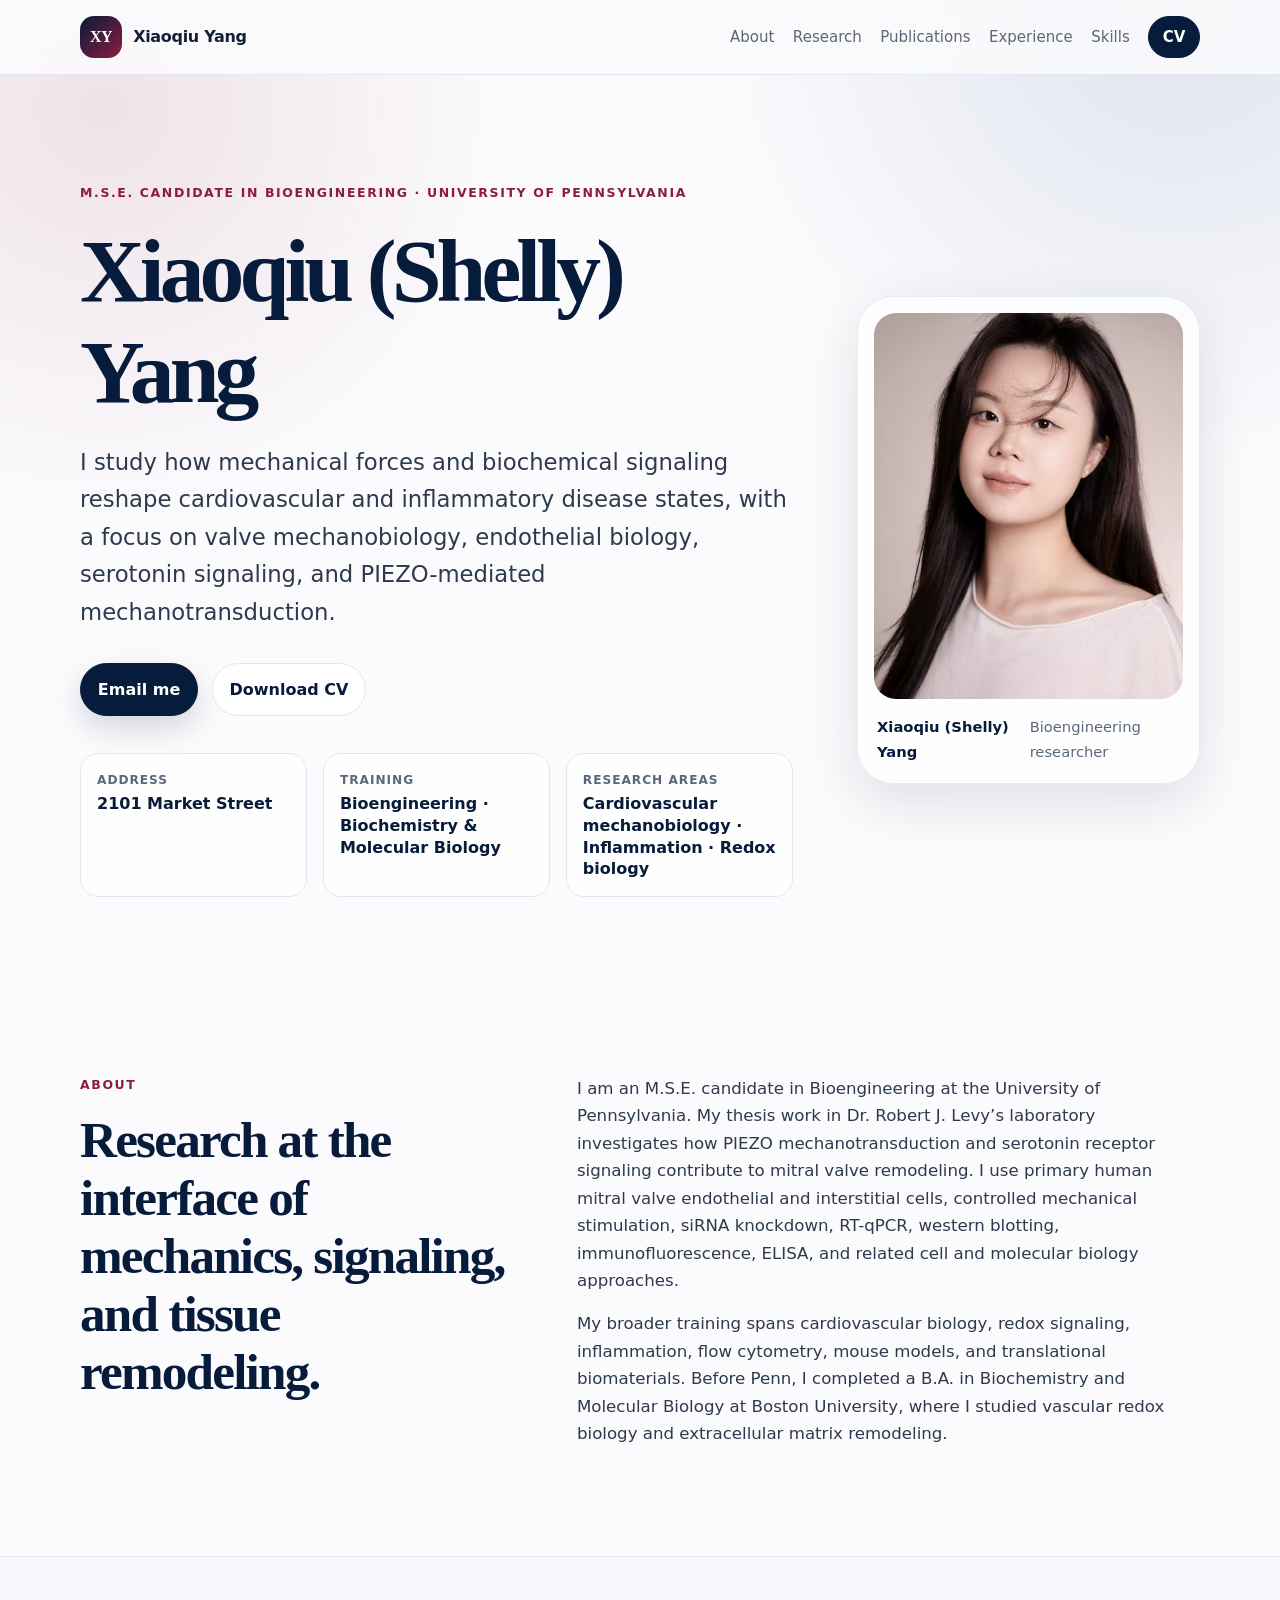
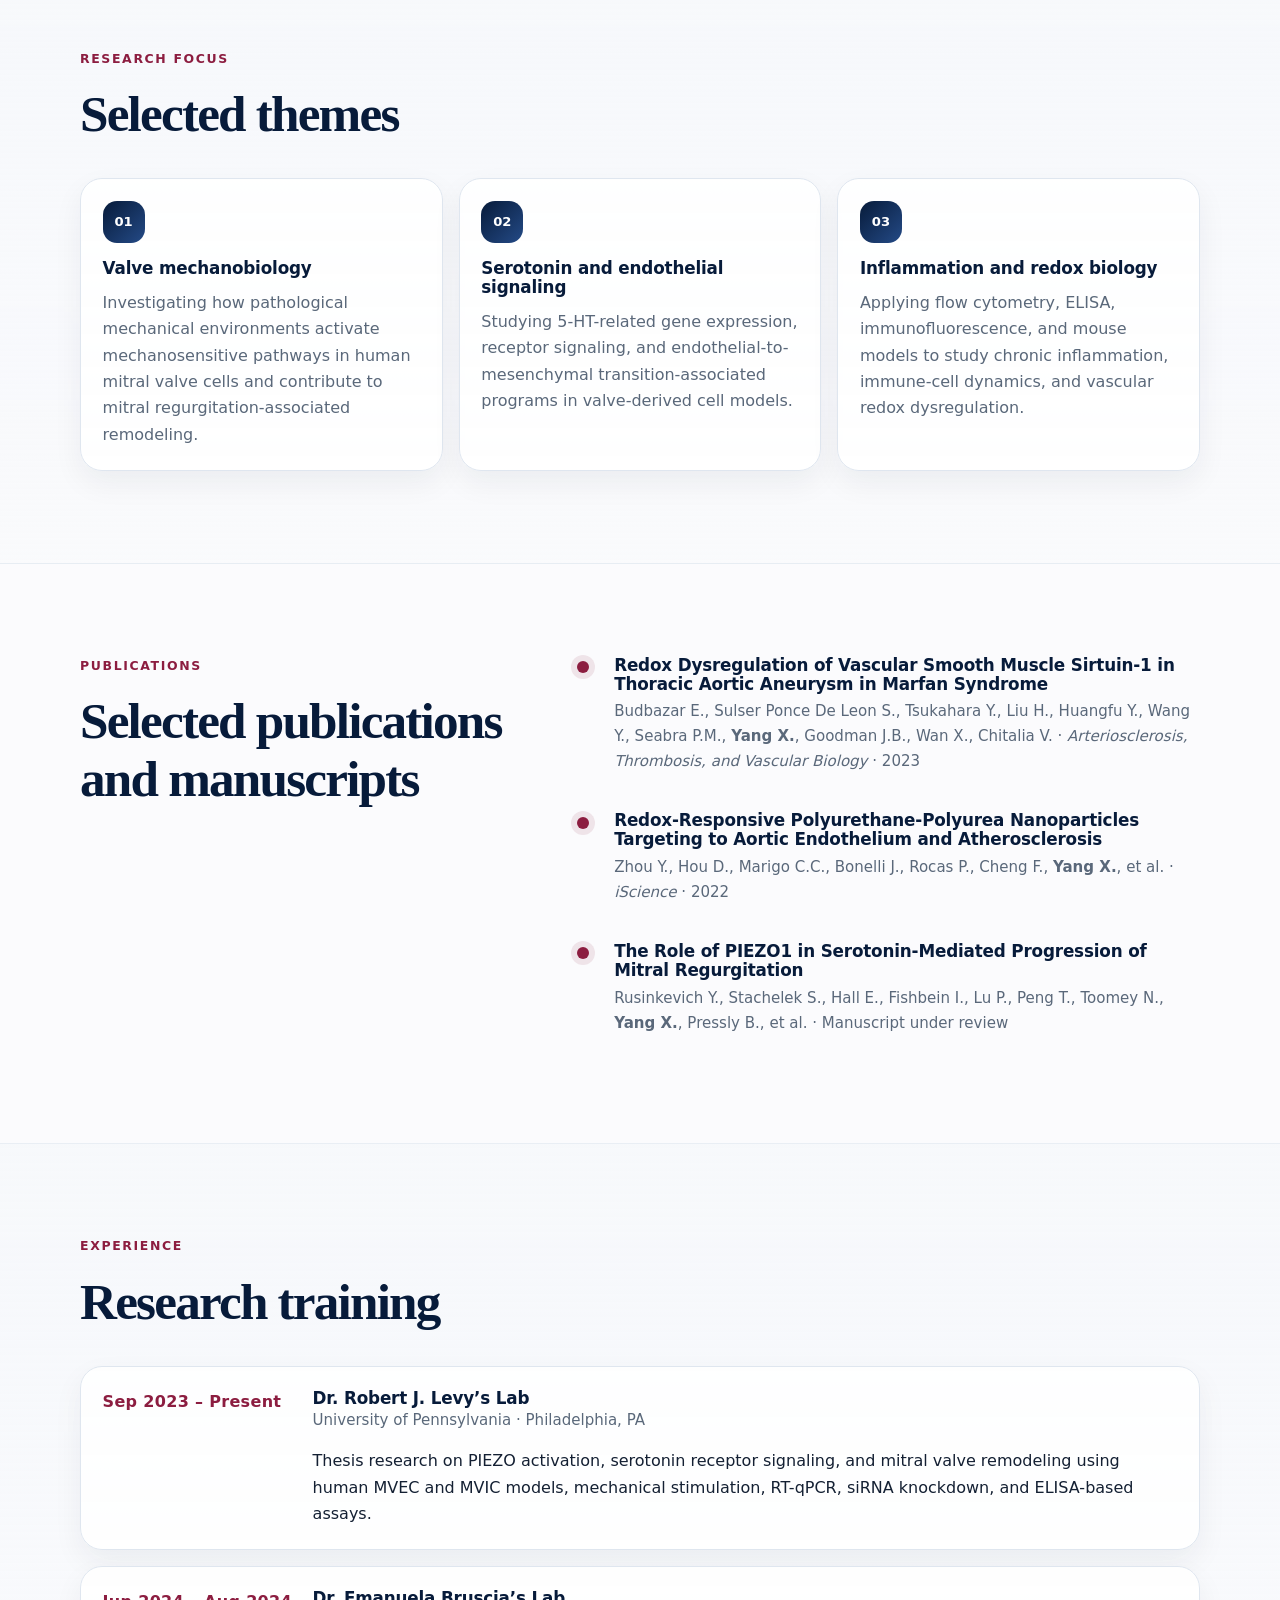
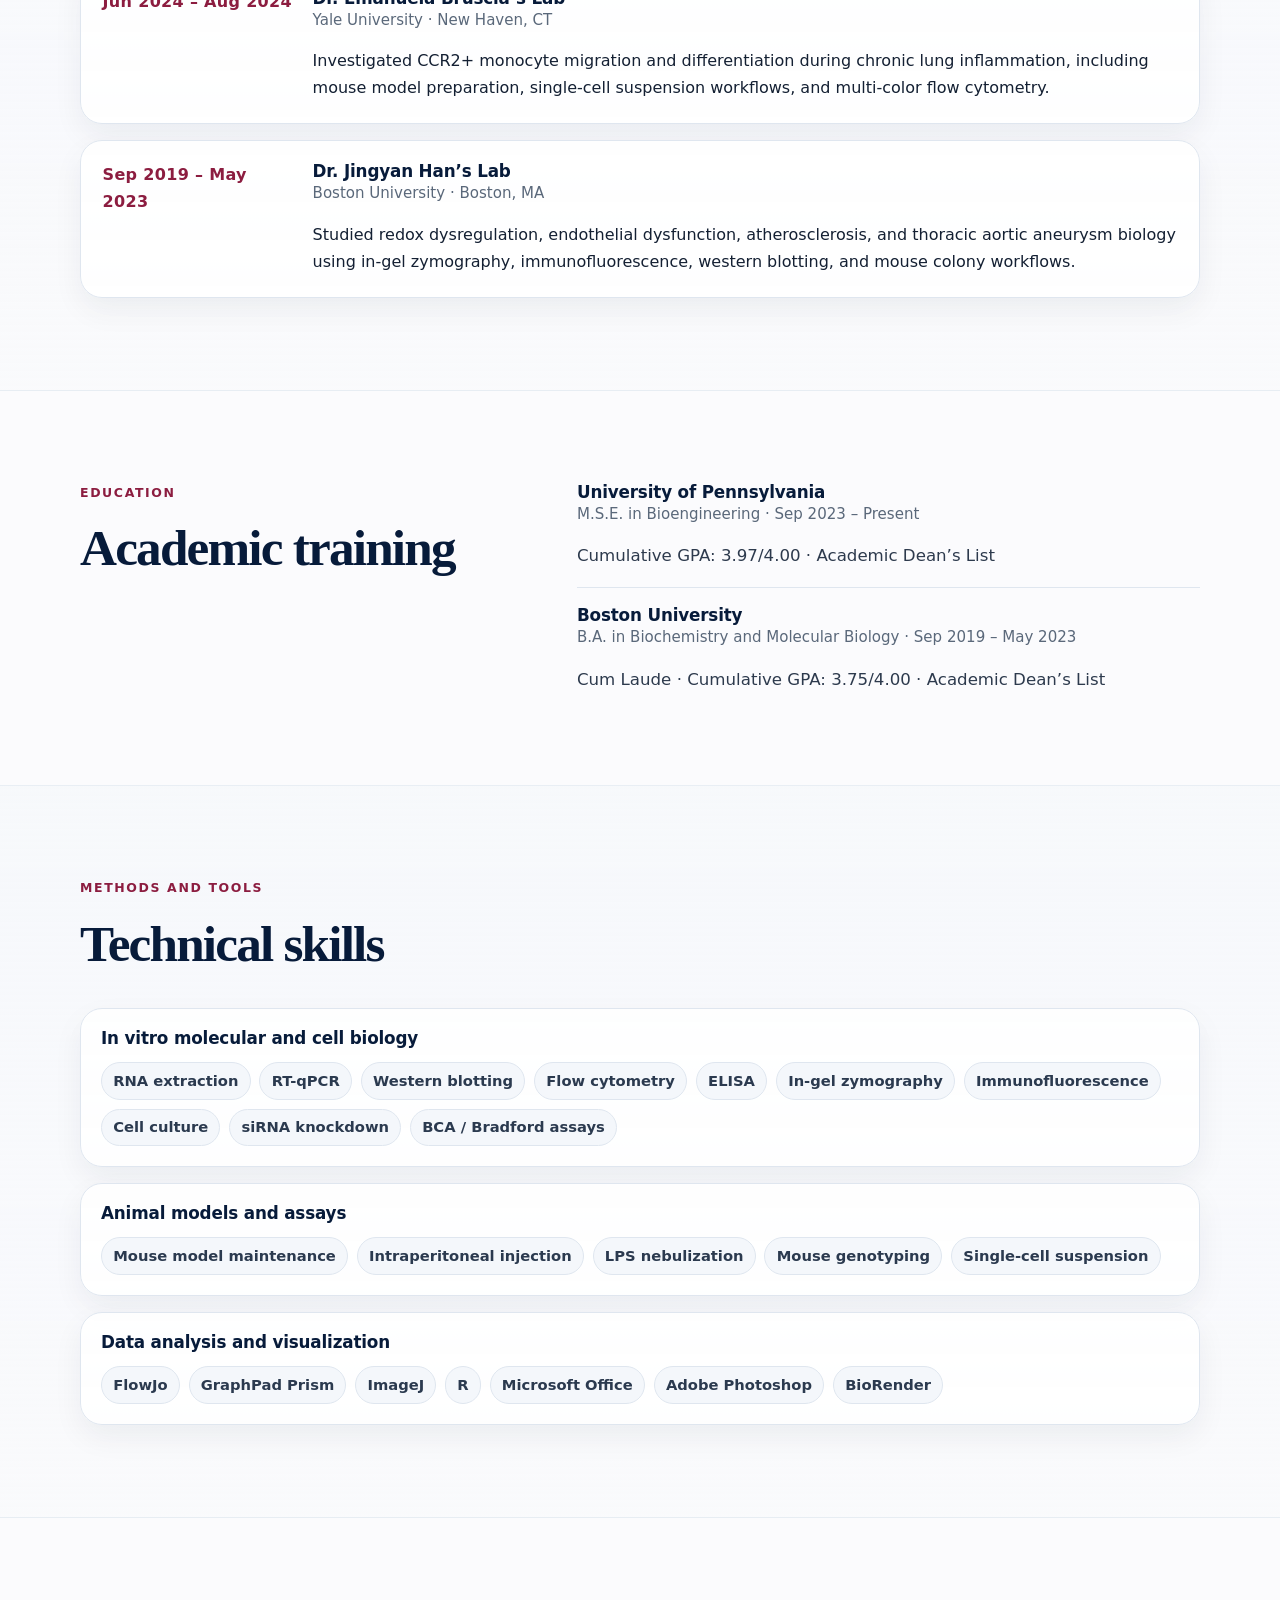
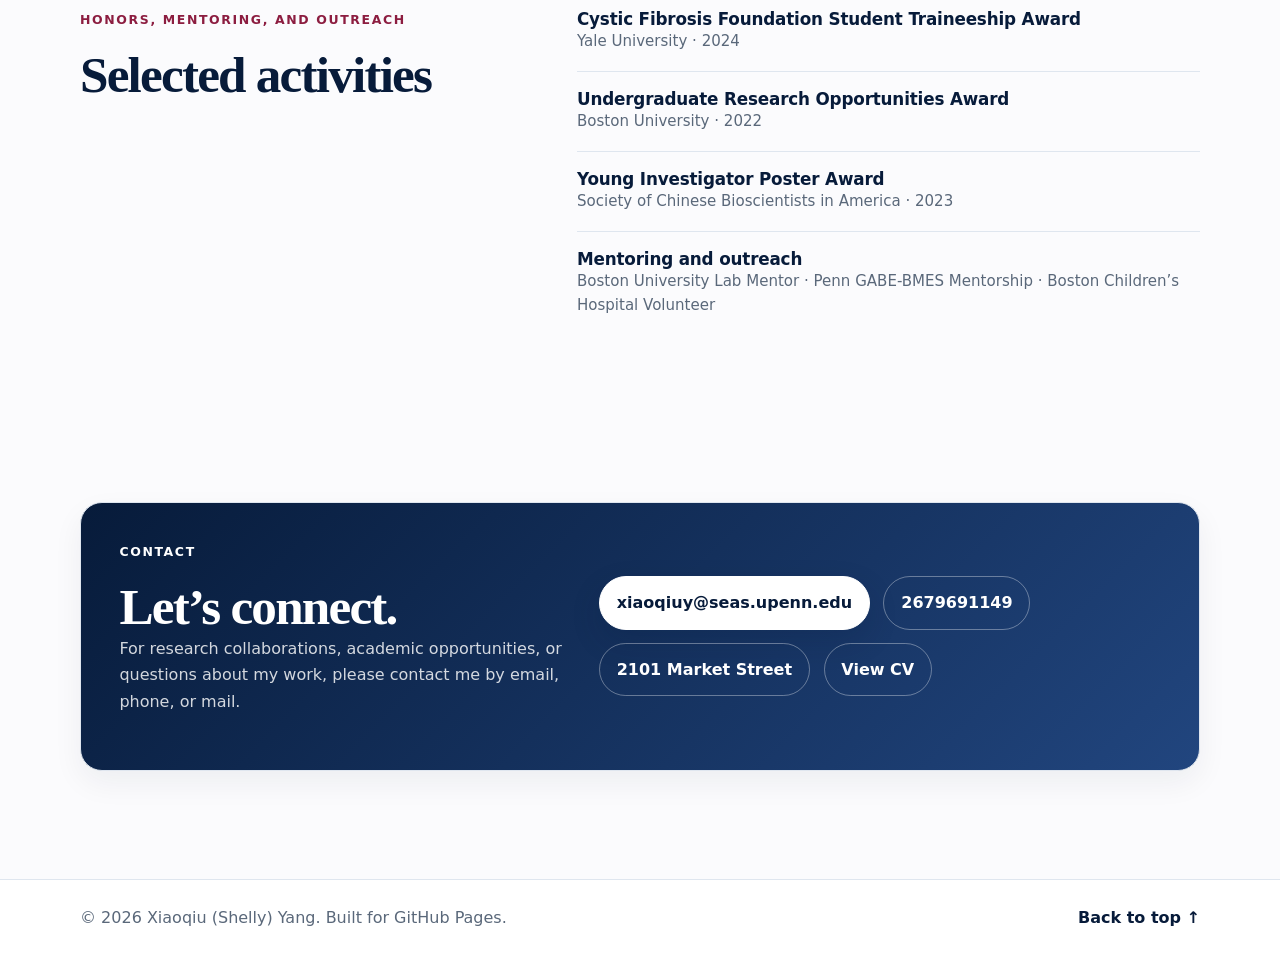
==== index.html @ 3c28bd88 "Publish academic website" ====
<!doctype html>
<html lang="en">
<head>
  <meta charset="utf-8">
  <meta name="viewport" content="width=device-width, initial-scale=1">
  <title>Xiaoqiu (Shelly) Yang | Bioengineering</title>
  <meta name="description" content="Academic personal website for Xiaoqiu (Shelly) Yang, M.S.E. candidate in Bioengineering at the University of Pennsylvania.">
  <meta name="author" content="Xiaoqiu (Shelly) Yang">
  <meta property="og:title" content="Xiaoqiu (Shelly) Yang | Bioengineering">
  <meta property="og:description" content="Bioengineering researcher studying cardiovascular mechanobiology, valve remodeling, inflammation, and redox signaling.">
  <meta property="og:type" content="website">
  <meta property="og:image" content="assets/img/profile.jpg">
  <link rel="icon" href="assets/img/favicon.svg" type="image/svg+xml">
  <link rel="stylesheet" href="styles.css">
  <script type="application/ld+json">
  {
    "@context": "https://schema.org",
    "@type": "Person",
    "name": "Xiaoqiu Yang",
    "alternateName": "Shelly Yang",
    "email": "mailto:xiaoqiuy@seas.upenn.edu",
    "telephone": "+1-267-969-1149",
    "address": {
      "@type": "PostalAddress",
      "streetAddress": "2101 Market Street",
      "addressLocality": "Philadelphia",
      "addressRegion": "PA",
      "addressCountry": "US"
    },
    "affiliation": {
      "@type": "CollegeOrUniversity",
      "name": "University of Pennsylvania"
    },
    "jobTitle": "M.S.E. Candidate in Bioengineering",
    "knowsAbout": [
      "Bioengineering",
      "Cardiovascular mechanobiology",
      "Mitral valve remodeling",
      "Endothelial biology",
      "Serotonin signaling",
      "PIEZO mechanotransduction",
      "Flow cytometry",
      "RT-qPCR",
      "Western blotting"
    ]
  }
  </script>
</head>
<body>
  <a class="skip-link" href="#main">Skip to content</a>

  <header class="site-header" id="top">
    <nav class="nav container" aria-label="Main navigation">
      <a class="brand" href="#top" aria-label="Xiaoqiu Yang homepage">
        <span class="brand-mark" aria-hidden="true">XY</span>
        <span class="brand-text">Xiaoqiu Yang</span>
      </a>
      <div class="nav-links" role="list">
        <a href="#about" role="listitem">About</a>
        <a href="#research" role="listitem">Research</a>
        <a href="#publications" role="listitem">Publications</a>
        <a href="#experience" role="listitem">Experience</a>
        <a href="#skills" role="listitem">Skills</a>
        <a class="button button-small" href="assets/cv/Xiaoqiu_Yang_Resume.pdf">CV</a>
      </div>
    </nav>
  </header>

  <main id="main">
    <section class="hero section">
      <div class="container hero-grid">
        <div class="hero-copy">
          <p class="eyebrow">M.S.E. Candidate in Bioengineering · University of Pennsylvania</p>
          <h1>Xiaoqiu <span class="nowrap">(Shelly)</span> Yang</h1>
          <p class="lead">
            I study how mechanical forces and biochemical signaling reshape cardiovascular and inflammatory disease states, with a focus on valve mechanobiology, endothelial biology, serotonin signaling, and PIEZO-mediated mechanotransduction.
          </p>
          <div class="hero-actions" aria-label="Primary actions">
            <a class="button" href="mailto:xiaoqiuy@seas.upenn.edu">Email me</a>
            <a class="button button-secondary" href="assets/cv/Xiaoqiu_Yang_Resume.pdf">Download CV</a>
          </div>
          <dl class="quick-facts" aria-label="Quick facts">
            <div>
              <dt>Address</dt>
              <dd>2101 Market Street</dd>
            </div>
            <div>
              <dt>Training</dt>
              <dd>Bioengineering · Biochemistry &amp; Molecular Biology</dd>
            </div>
            <div>
              <dt>Research areas</dt>
              <dd>Cardiovascular mechanobiology · Inflammation · Redox biology</dd>
            </div>
          </dl>
        </div>
        <figure class="profile-card" aria-label="Profile card">
          <img src="assets/img/profile.jpg" alt="Portrait of Xiaoqiu Yang">
          <figcaption>
            <strong>Xiaoqiu (Shelly) Yang</strong>
            <span>Bioengineering researcher</span>
          </figcaption>
        </figure>
      </div>
    </section>

    <section class="section" id="about">
      <div class="container two-column">
        <div>
          <p class="section-kicker">About</p>
          <h2>Research at the interface of mechanics, signaling, and tissue remodeling.</h2>
        </div>
        <div class="section-body">
          <p>
            I am an M.S.E. candidate in Bioengineering at the University of Pennsylvania. My thesis work in Dr. Robert J. Levy’s laboratory investigates how PIEZO mechanotransduction and serotonin receptor signaling contribute to mitral valve remodeling. I use primary human mitral valve endothelial and interstitial cells, controlled mechanical stimulation, siRNA knockdown, RT-qPCR, western blotting, immunofluorescence, ELISA, and related cell and molecular biology approaches.
          </p>
          <p>
            My broader training spans cardiovascular biology, redox signaling, inflammation, flow cytometry, mouse models, and translational biomaterials. Before Penn, I completed a B.A. in Biochemistry and Molecular Biology at Boston University, where I studied vascular redox biology and extracellular matrix remodeling.
          </p>
        </div>
      </div>
    </section>

    <section class="section accent" id="research">
      <div class="container">
        <div class="section-heading">
          <p class="section-kicker">Research focus</p>
          <h2>Selected themes</h2>
        </div>
        <div class="card-grid three">
          <article class="card">
            <span class="card-icon" aria-hidden="true">01</span>
            <h3>Valve mechanobiology</h3>
            <p>
              Investigating how pathological mechanical environments activate mechanosensitive pathways in human mitral valve cells and contribute to mitral regurgitation-associated remodeling.
            </p>
          </article>
          <article class="card">
            <span class="card-icon" aria-hidden="true">02</span>
            <h3>Serotonin and endothelial signaling</h3>
            <p>
              Studying 5-HT-related gene expression, receptor signaling, and endothelial-to-mesenchymal transition-associated programs in valve-derived cell models.
            </p>
          </article>
          <article class="card">
            <span class="card-icon" aria-hidden="true">03</span>
            <h3>Inflammation and redox biology</h3>
            <p>
              Applying flow cytometry, ELISA, immunofluorescence, and mouse models to study chronic inflammation, immune-cell dynamics, and vascular redox dysregulation.
            </p>
          </article>
        </div>
      </div>
    </section>

    <section class="section" id="publications">
      <div class="container two-column">
        <div>
          <p class="section-kicker">Publications</p>
          <h2>Selected publications and manuscripts</h2>
        </div>
        <div class="timeline compact">
          <article class="timeline-item">
            <div class="timeline-marker" aria-hidden="true"></div>
            <div>
              <h3>Redox Dysregulation of Vascular Smooth Muscle Sirtuin-1 in Thoracic Aortic Aneurysm in Marfan Syndrome</h3>
              <p class="meta">Budbazar E., Sulser Ponce De Leon S., Tsukahara Y., Liu H., Huangfu Y., Wang Y., Seabra P.M., <strong>Yang X.</strong>, Goodman J.B., Wan X., Chitalia V. · <em>Arteriosclerosis, Thrombosis, and Vascular Biology</em> · 2023</p>
            </div>
          </article>
          <article class="timeline-item">
            <div class="timeline-marker" aria-hidden="true"></div>
            <div>
              <h3>Redox-Responsive Polyurethane-Polyurea Nanoparticles Targeting to Aortic Endothelium and Atherosclerosis</h3>
              <p class="meta">Zhou Y., Hou D., Marigo C.C., Bonelli J., Rocas P., Cheng F., <strong>Yang X.</strong>, et al. · <em>iScience</em> · 2022</p>
            </div>
          </article>
          <article class="timeline-item">
            <div class="timeline-marker" aria-hidden="true"></div>
            <div>
              <h3>The Role of PIEZO1 in Serotonin-Mediated Progression of Mitral Regurgitation</h3>
              <p class="meta">Rusinkevich Y., Stachelek S., Hall E., Fishbein I., Lu P., Peng T., Toomey N., <strong>Yang X.</strong>, Pressly B., et al. · Manuscript under review</p>
            </div>
          </article>
        </div>
      </div>
    </section>

    <section class="section accent" id="experience">
      <div class="container">
        <div class="section-heading">
          <p class="section-kicker">Experience</p>
          <h2>Research training</h2>
        </div>
        <div class="experience-list">
          <article class="experience-card">
            <div class="experience-date">Sep 2023 – Present</div>
            <div>
              <h3>Dr. Robert J. Levy’s Lab</h3>
              <p class="meta">University of Pennsylvania · Philadelphia, PA</p>
              <p>
                Thesis research on PIEZO activation, serotonin receptor signaling, and mitral valve remodeling using human MVEC and MVIC models, mechanical stimulation, RT-qPCR, siRNA knockdown, and ELISA-based assays.
              </p>
            </div>
          </article>
          <article class="experience-card">
            <div class="experience-date">Jun 2024 – Aug 2024</div>
            <div>
              <h3>Dr. Emanuela Bruscia’s Lab</h3>
              <p class="meta">Yale University · New Haven, CT</p>
              <p>
                Investigated CCR2+ monocyte migration and differentiation during chronic lung inflammation, including mouse model preparation, single-cell suspension workflows, and multi-color flow cytometry.
              </p>
            </div>
          </article>
          <article class="experience-card">
            <div class="experience-date">Sep 2019 – May 2023</div>
            <div>
              <h3>Dr. Jingyan Han’s Lab</h3>
              <p class="meta">Boston University · Boston, MA</p>
              <p>
                Studied redox dysregulation, endothelial dysfunction, atherosclerosis, and thoracic aortic aneurysm biology using in-gel zymography, immunofluorescence, western blotting, and mouse colony workflows.
              </p>
            </div>
          </article>
        </div>
      </div>
    </section>

    <section class="section" id="education">
      <div class="container two-column">
        <div>
          <p class="section-kicker">Education</p>
          <h2>Academic training</h2>
        </div>
        <div class="education-list">
          <article>
            <h3>University of Pennsylvania</h3>
            <p class="meta">M.S.E. in Bioengineering · Sep 2023 – Present</p>
            <p>Cumulative GPA: 3.97/4.00 · Academic Dean’s List</p>
          </article>
          <article>
            <h3>Boston University</h3>
            <p class="meta">B.A. in Biochemistry and Molecular Biology · Sep 2019 – May 2023</p>
            <p>Cum Laude · Cumulative GPA: 3.75/4.00 · Academic Dean’s List</p>
          </article>
        </div>
      </div>
    </section>

    <section class="section accent" id="skills">
      <div class="container">
        <div class="section-heading">
          <p class="section-kicker">Methods and tools</p>
          <h2>Technical skills</h2>
        </div>
        <div class="skills-layout">
          <article class="skill-block">
            <h3>In vitro molecular and cell biology</h3>
            <div class="tag-list" aria-label="In vitro skills">
              <span>RNA extraction</span>
              <span>RT-qPCR</span>
              <span>Western blotting</span>
              <span>Flow cytometry</span>
              <span>ELISA</span>
              <span>In-gel zymography</span>
              <span>Immunofluorescence</span>
              <span>Cell culture</span>
              <span>siRNA knockdown</span>
              <span>BCA / Bradford assays</span>
            </div>
          </article>
          <article class="skill-block">
            <h3>Animal models and assays</h3>
            <div class="tag-list" aria-label="Animal model skills">
              <span>Mouse model maintenance</span>
              <span>Intraperitoneal injection</span>
              <span>LPS nebulization</span>
              <span>Mouse genotyping</span>
              <span>Single-cell suspension</span>
            </div>
          </article>
          <article class="skill-block">
            <h3>Data analysis and visualization</h3>
            <div class="tag-list" aria-label="Data skills">
              <span>FlowJo</span>
              <span>GraphPad Prism</span>
              <span>ImageJ</span>
              <span>R</span>
              <span>Microsoft Office</span>
              <span>Adobe Photoshop</span>
              <span>BioRender</span>
            </div>
          </article>
        </div>
      </div>
    </section>

    <section class="section" id="honors">
      <div class="container two-column">
        <div>
          <p class="section-kicker">Honors, mentoring, and outreach</p>
          <h2>Selected activities</h2>
        </div>
        <div class="split-list">
          <article>
            <h3>Cystic Fibrosis Foundation Student Traineeship Award</h3>
            <p class="meta">Yale University · 2024</p>
          </article>
          <article>
            <h3>Undergraduate Research Opportunities Award</h3>
            <p class="meta">Boston University · 2022</p>
          </article>
          <article>
            <h3>Young Investigator Poster Award</h3>
            <p class="meta">Society of Chinese Bioscientists in America · 2023</p>
          </article>
          <article>
            <h3>Mentoring and outreach</h3>
            <p class="meta">Boston University Lab Mentor · Penn GABE-BMES Mentorship · Boston Children’s Hospital Volunteer</p>
          </article>
        </div>
      </div>
    </section>

    <section class="section contact-section" id="contact">
      <div class="container contact-card">
        <div>
          <p class="section-kicker">Contact</p>
          <h2>Let’s connect.</h2>
          <p>
            For research collaborations, academic opportunities, or questions about my work, please contact me by email, phone, or mail.
          </p>
        </div>
        <div class="contact-actions">
          <a class="button" href="mailto:xiaoqiuy@seas.upenn.edu">xiaoqiuy@seas.upenn.edu</a>
          <a class="button button-secondary" href="tel:+12679691149">2679691149</a>
          <a class="button button-secondary" href="https://www.google.com/maps/search/?api=1&amp;query=2101%20Market%20Street%2C%20Philadelphia%2C%20PA">2101 Market Street</a>
          <a class="button button-secondary" href="assets/cv/Xiaoqiu_Yang_Resume.pdf">View CV</a>
        </div>
      </div>
    </section>
  </main>

  <footer class="site-footer">
    <div class="container footer-grid">
      <p>© <span id="year">2026</span> Xiaoqiu (Shelly) Yang. Built for GitHub Pages.</p>
      <a href="#top">Back to top ↑</a>
    </div>
  </footer>

  <script>
    document.getElementById('year').textContent = new Date().getFullYear();
  </script>
</body>
</html>
---- styles.css ----
:root {
  --bg: #fbfbfd;
  --surface: #ffffff;
  --surface-soft: #f4f7fb;
  --text: #142033;
  --muted: #5a687a;
  --border: #dfe6ef;
  --navy: #071b3a;
  --blue: #244a86;
  --red: #8c1d40;
  --gold: #b38b2d;
  --shadow: 0 18px 55px rgba(7, 27, 58, 0.12);
  --radius: 22px;
  --max-width: 1120px;
}

* {
  box-sizing: border-box;
}

html {
  scroll-behavior: smooth;
}

body {
  margin: 0;
  font-family: Inter, ui-sans-serif, system-ui, -apple-system, BlinkMacSystemFont, "Segoe UI", sans-serif;
  color: var(--text);
  background: var(--bg);
  line-height: 1.65;
}

body::before {
  content: "";
  position: fixed;
  inset: 0;
  pointer-events: none;
  background:
    radial-gradient(circle at 8% 12%, rgba(140, 29, 64, 0.11), transparent 30%),
    radial-gradient(circle at 92% 0%, rgba(36, 74, 134, 0.13), transparent 32%);
  z-index: -1;
}

a {
  color: inherit;
  text-decoration: none;
}

a:hover {
  color: var(--red);
}

p {
  margin: 0 0 1rem;
}

h1,
h2,
h3 {
  margin: 0;
  line-height: 1.13;
  color: var(--navy);
}

h1 {
  font-family: Georgia, "Times New Roman", serif;
  font-size: clamp(3rem, 7vw, 6.4rem);
  letter-spacing: -0.055em;
  max-width: 920px;
}

h2 {
  font-family: Georgia, "Times New Roman", serif;
  font-size: clamp(2rem, 4vw, 3.4rem);
  letter-spacing: -0.035em;
}

h3 {
  font-size: 1.05rem;
  letter-spacing: -0.01em;
}

.container {
  width: min(var(--max-width), calc(100% - 40px));
  margin: 0 auto;
}

.skip-link {
  position: absolute;
  left: 16px;
  top: -80px;
  background: var(--navy);
  color: #fff;
  padding: 0.75rem 1rem;
  border-radius: 0 0 10px 10px;
  z-index: 100;
}

.skip-link:focus {
  top: 0;
}

.site-header {
  position: sticky;
  top: 0;
  z-index: 20;
  border-bottom: 1px solid rgba(223, 230, 239, 0.9);
  background: rgba(251, 251, 253, 0.88);
  backdrop-filter: blur(16px);
}

.nav {
  min-height: 74px;
  display: flex;
  align-items: center;
  justify-content: space-between;
  gap: 1rem;
}

.brand,
.nav-links {
  display: flex;
  align-items: center;
}

.brand {
  gap: 0.7rem;
  font-weight: 800;
  letter-spacing: -0.02em;
}

.brand-mark {
  width: 42px;
  height: 42px;
  display: inline-grid;
  place-items: center;
  border-radius: 14px;
  color: #fff;
  background: linear-gradient(135deg, var(--navy), var(--red));
  font-family: Georgia, "Times New Roman", serif;
  letter-spacing: -0.03em;
}

.brand-text {
  white-space: nowrap;
}

.nav-links {
  gap: 1.15rem;
  color: var(--muted);
  font-size: 0.94rem;
}

.section {
  padding: 92px 0;
}

.hero {
  padding: 108px 0 86px;
  min-height: calc(100vh - 74px);
  display: grid;
  align-items: center;
}

.hero-grid,
.two-column {
  display: grid;
  grid-template-columns: minmax(0, 1.35fr) minmax(300px, 0.65fr);
  gap: clamp(2rem, 5vw, 5rem);
  align-items: center;
}

.two-column {
  grid-template-columns: minmax(250px, 0.82fr) minmax(0, 1.18fr);
  align-items: start;
}

.eyebrow,
.section-kicker {
  margin: 0 0 1rem;
  color: var(--red);
  font-weight: 800;
  letter-spacing: 0.13em;
  text-transform: uppercase;
  font-size: 0.78rem;
}

.lead {
  margin: 1.35rem 0 0;
  max-width: 730px;
  color: #2d3a4d;
  font-size: clamp(1.14rem, 2.2vw, 1.42rem);
}

.nowrap {
  white-space: nowrap;
}

.hero-actions,
.contact-actions {
  display: flex;
  flex-wrap: wrap;
  gap: 0.85rem;
  margin: 2rem 0;
}

.button {
  display: inline-flex;
  align-items: center;
  justify-content: center;
  gap: 0.5rem;
  min-height: 46px;
  padding: 0.78rem 1.05rem;
  border-radius: 999px;
  color: #fff;
  background: var(--navy);
  border: 1px solid var(--navy);
  font-weight: 800;
  box-shadow: 0 12px 30px rgba(7, 27, 58, 0.16);
}

.button:hover {
  color: #fff;
  background: var(--red);
  border-color: var(--red);
  transform: translateY(-1px);
}

.button-secondary {
  color: var(--navy);
  background: var(--surface);
  border-color: var(--border);
  box-shadow: none;
}

.button-secondary:hover {
  color: var(--red);
  background: #fff;
  border-color: rgba(140, 29, 64, 0.35);
}

.button-small {
  min-height: 38px;
  padding: 0.5rem 0.85rem;
  box-shadow: none;
}

.quick-facts {
  display: grid;
  grid-template-columns: repeat(3, minmax(0, 1fr));
  gap: 1rem;
  margin: 2.3rem 0 0;
}

.quick-facts div {
  padding: 1rem;
  background: rgba(255, 255, 255, 0.72);
  border: 1px solid var(--border);
  border-radius: 18px;
}

.quick-facts dt {
  margin-bottom: 0.2rem;
  color: var(--muted);
  font-size: 0.76rem;
  text-transform: uppercase;
  letter-spacing: 0.08em;
  font-weight: 800;
}

.quick-facts dd {
  margin: 0;
  color: var(--navy);
  font-weight: 700;
  line-height: 1.35;
}

.profile-card {
  margin: 0;
  padding: 1rem;
  border-radius: calc(var(--radius) + 14px);
  background: rgba(255, 255, 255, 0.72);
  box-shadow: var(--shadow);
  border: 1px solid rgba(223, 230, 239, 0.8);
}

.profile-card img {
  display: block;
  width: 100%;
  aspect-ratio: 4 / 5;
  object-fit: cover;
  object-position: center 18%;
  border-radius: var(--radius);
}

.profile-card figcaption {
  display: flex;
  justify-content: space-between;
  gap: 1rem;
  padding: 1rem 0.2rem 0.2rem;
  color: var(--muted);
  font-size: 0.92rem;
}

.profile-card figcaption strong {
  color: var(--navy);
}

.accent {
  background: linear-gradient(180deg, rgba(244, 247, 251, 0.65), rgba(244, 247, 251, 0.22));
  border-top: 1px solid rgba(223, 230, 239, 0.65);
  border-bottom: 1px solid rgba(223, 230, 239, 0.65);
}

.section-heading {
  max-width: 760px;
  margin-bottom: 2.2rem;
}

.section-body,
.education-list,
.split-list {
  color: #2d3a4d;
  font-size: 1.04rem;
}

.card-grid {
  display: grid;
  gap: 1rem;
}

.card-grid.three {
  grid-template-columns: repeat(3, minmax(0, 1fr));
}

.card,
.experience-card,
.skill-block,
.contact-card {
  border: 1px solid var(--border);
  background: rgba(255, 255, 255, 0.82);
  border-radius: var(--radius);
  box-shadow: 0 12px 30px rgba(7, 27, 58, 0.06);
}

.card {
  padding: 1.35rem;
}

.card p {
  margin: 0.75rem 0 0;
  color: var(--muted);
}

.card-icon {
  display: inline-flex;
  align-items: center;
  justify-content: center;
  width: 42px;
  height: 42px;
  margin-bottom: 1rem;
  border-radius: 14px;
  color: #fff;
  background: linear-gradient(135deg, var(--navy), var(--blue));
  font-weight: 900;
  font-size: 0.82rem;
}

.timeline {
  position: relative;
  display: grid;
  gap: 1.2rem;
}

.timeline.compact {
  gap: 1.35rem;
}

.timeline-item {
  display: grid;
  grid-template-columns: 22px minmax(0, 1fr);
  gap: 0.95rem;
}

.timeline-marker {
  width: 12px;
  height: 12px;
  margin-top: 0.32rem;
  border-radius: 999px;
  background: var(--red);
  box-shadow: 0 0 0 6px rgba(140, 29, 64, 0.1);
}

.timeline-item h3 {
  margin-bottom: 0.35rem;
}

.meta {
  color: var(--muted);
  font-size: 0.94rem;
}

.experience-list {
  display: grid;
  gap: 1rem;
}

.experience-card {
  display: grid;
  grid-template-columns: 190px minmax(0, 1fr);
  gap: 1.25rem;
  padding: 1.35rem;
}

.experience-date {
  color: var(--red);
  font-weight: 900;
  letter-spacing: 0.02em;
}

.experience-card p:last-child,
.education-list p:last-child,
.split-list p:last-child {
  margin-bottom: 0;
}

.education-list,
.split-list {
  display: grid;
  gap: 1.1rem;
}

.education-list article,
.split-list article {
  padding-bottom: 1.1rem;
  border-bottom: 1px solid var(--border);
}

.education-list article:last-child,
.split-list article:last-child {
  padding-bottom: 0;
  border-bottom: 0;
}

.skills-layout {
  display: grid;
  grid-template-columns: 1fr;
  gap: 1rem;
}

.skill-block {
  padding: 1.25rem;
}

.skill-block h3 {
  margin-bottom: 0.9rem;
}

.tag-list {
  display: flex;
  flex-wrap: wrap;
  gap: 0.55rem;
}

.tag-list span {
  display: inline-flex;
  align-items: center;
  min-height: 34px;
  padding: 0.35rem 0.7rem;
  border-radius: 999px;
  background: var(--surface-soft);
  color: #2b3a4f;
  border: 1px solid var(--border);
  font-size: 0.92rem;
  font-weight: 700;
}

.contact-section {
  padding-bottom: 108px;
}

.contact-card {
  display: flex;
  align-items: center;
  justify-content: space-between;
  gap: 2rem;
  padding: clamp(1.4rem, 4vw, 2.4rem);
  background:
    linear-gradient(135deg, rgba(7, 27, 58, 0.96), rgba(36, 74, 134, 0.9)),
    var(--navy);
  color: #fff;
}

.contact-card h2,
.contact-card .section-kicker {
  color: #fff;
}

.contact-card p {
  max-width: 620px;
  color: rgba(255, 255, 255, 0.82);
}

.contact-card .button {
  background: #fff;
  color: var(--navy);
  border-color: #fff;
}

.contact-card .button:hover {
  color: var(--red);
}

.contact-card .button-secondary {
  color: #fff;
  background: transparent;
  border-color: rgba(255, 255, 255, 0.35);
}

.contact-card .button-secondary:hover {
  color: #fff;
  border-color: #fff;
}

.site-footer {
  border-top: 1px solid var(--border);
  background: #fff;
  color: var(--muted);
}

.footer-grid {
  min-height: 78px;
  display: flex;
  align-items: center;
  justify-content: space-between;
  gap: 1rem;
}

.footer-grid p {
  margin: 0;
}

.footer-grid a {
  font-weight: 800;
  color: var(--navy);
}

@media (max-width: 980px) {
  .nav {
    align-items: flex-start;
    flex-direction: column;
    padding: 1rem 0;
  }

  .nav-links {
    width: 100%;
    overflow-x: auto;
    padding-bottom: 0.25rem;
  }

  .hero-grid,
  .two-column,
  .card-grid.three {
    grid-template-columns: 1fr;
  }

  .profile-card {
    max-width: 420px;
  }

  .quick-facts {
    grid-template-columns: 1fr;
  }

  .experience-card {
    grid-template-columns: 1fr;
  }

  .contact-card,
  .footer-grid {
    flex-direction: column;
    align-items: flex-start;
  }
}

@media (max-width: 620px) {
  .container {
    width: min(100% - 28px, var(--max-width));
  }

  .section,
  .hero {
    padding: 70px 0;
  }

  .nav-links {
    gap: 0.85rem;
    font-size: 0.9rem;
  }

  .brand-text {
    display: none;
  }

  h1 {
    font-size: clamp(2.65rem, 15vw, 4.2rem);
  }

  .profile-card figcaption {
    flex-direction: column;
  }
}

@media (prefers-reduced-motion: reduce) {
  html {
    scroll-behavior: auto;
  }

  .button:hover {
    transform: none;
  }
}

@media print {
  .site-header,
  .hero-actions,
  .site-footer,
  .contact-section {
    display: none;
  }

  body {
    background: #fff;
    color: #000;
  }

  .section,
  .hero {
    padding: 24px 0;
  }

  .card,
  .experience-card,
  .skill-block {
    box-shadow: none;
  }
}
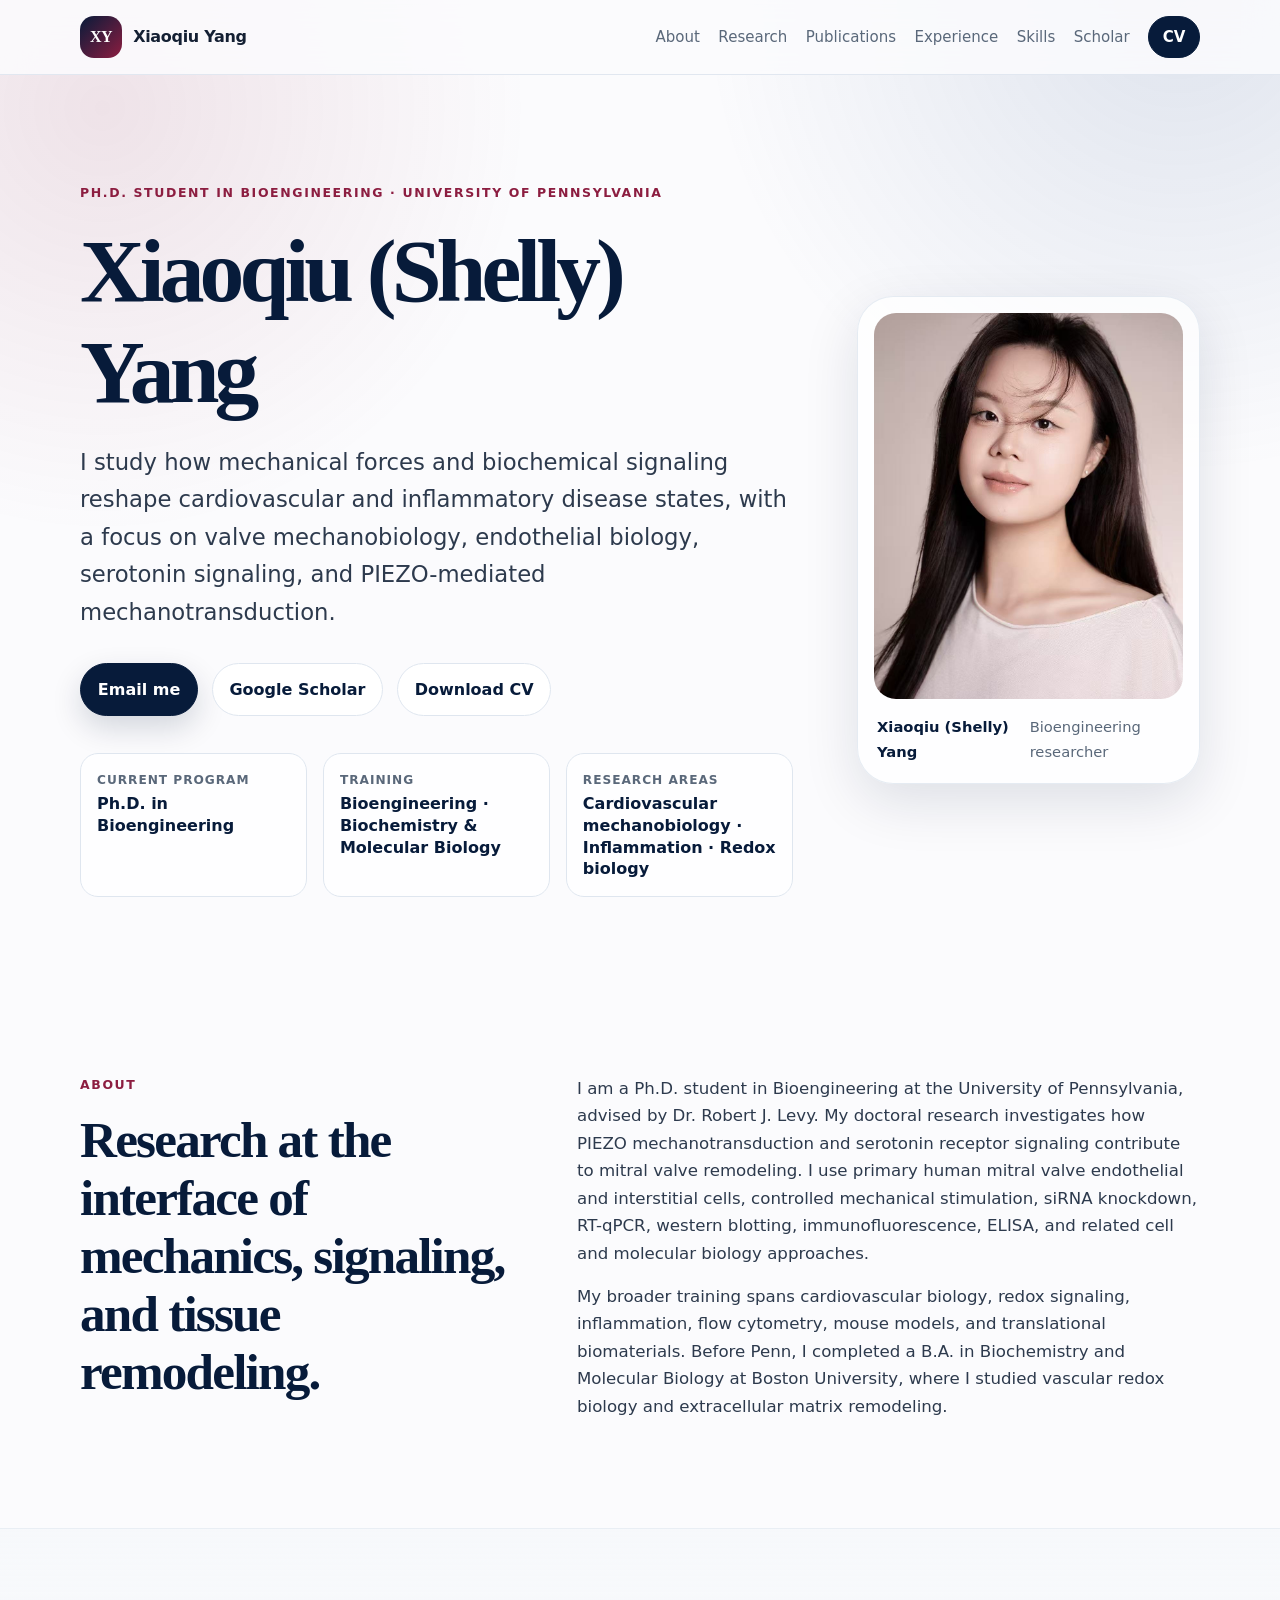
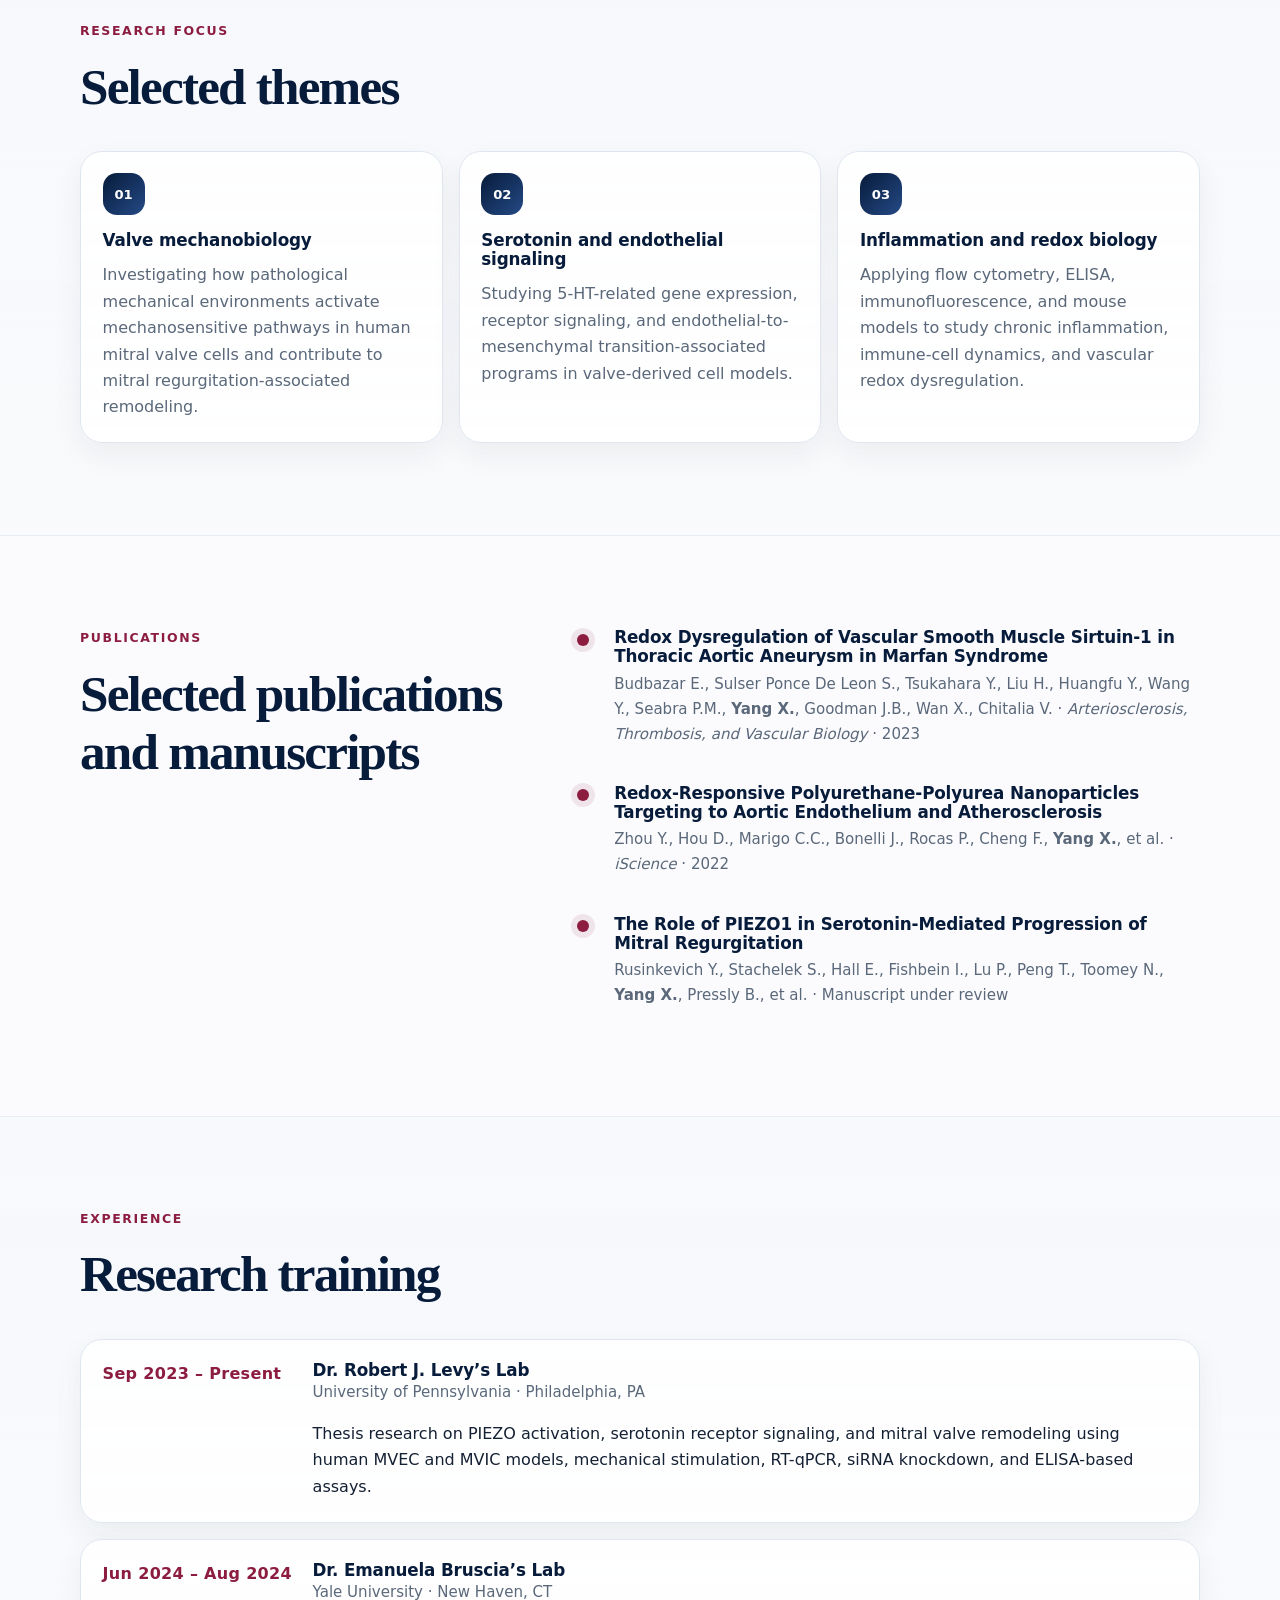
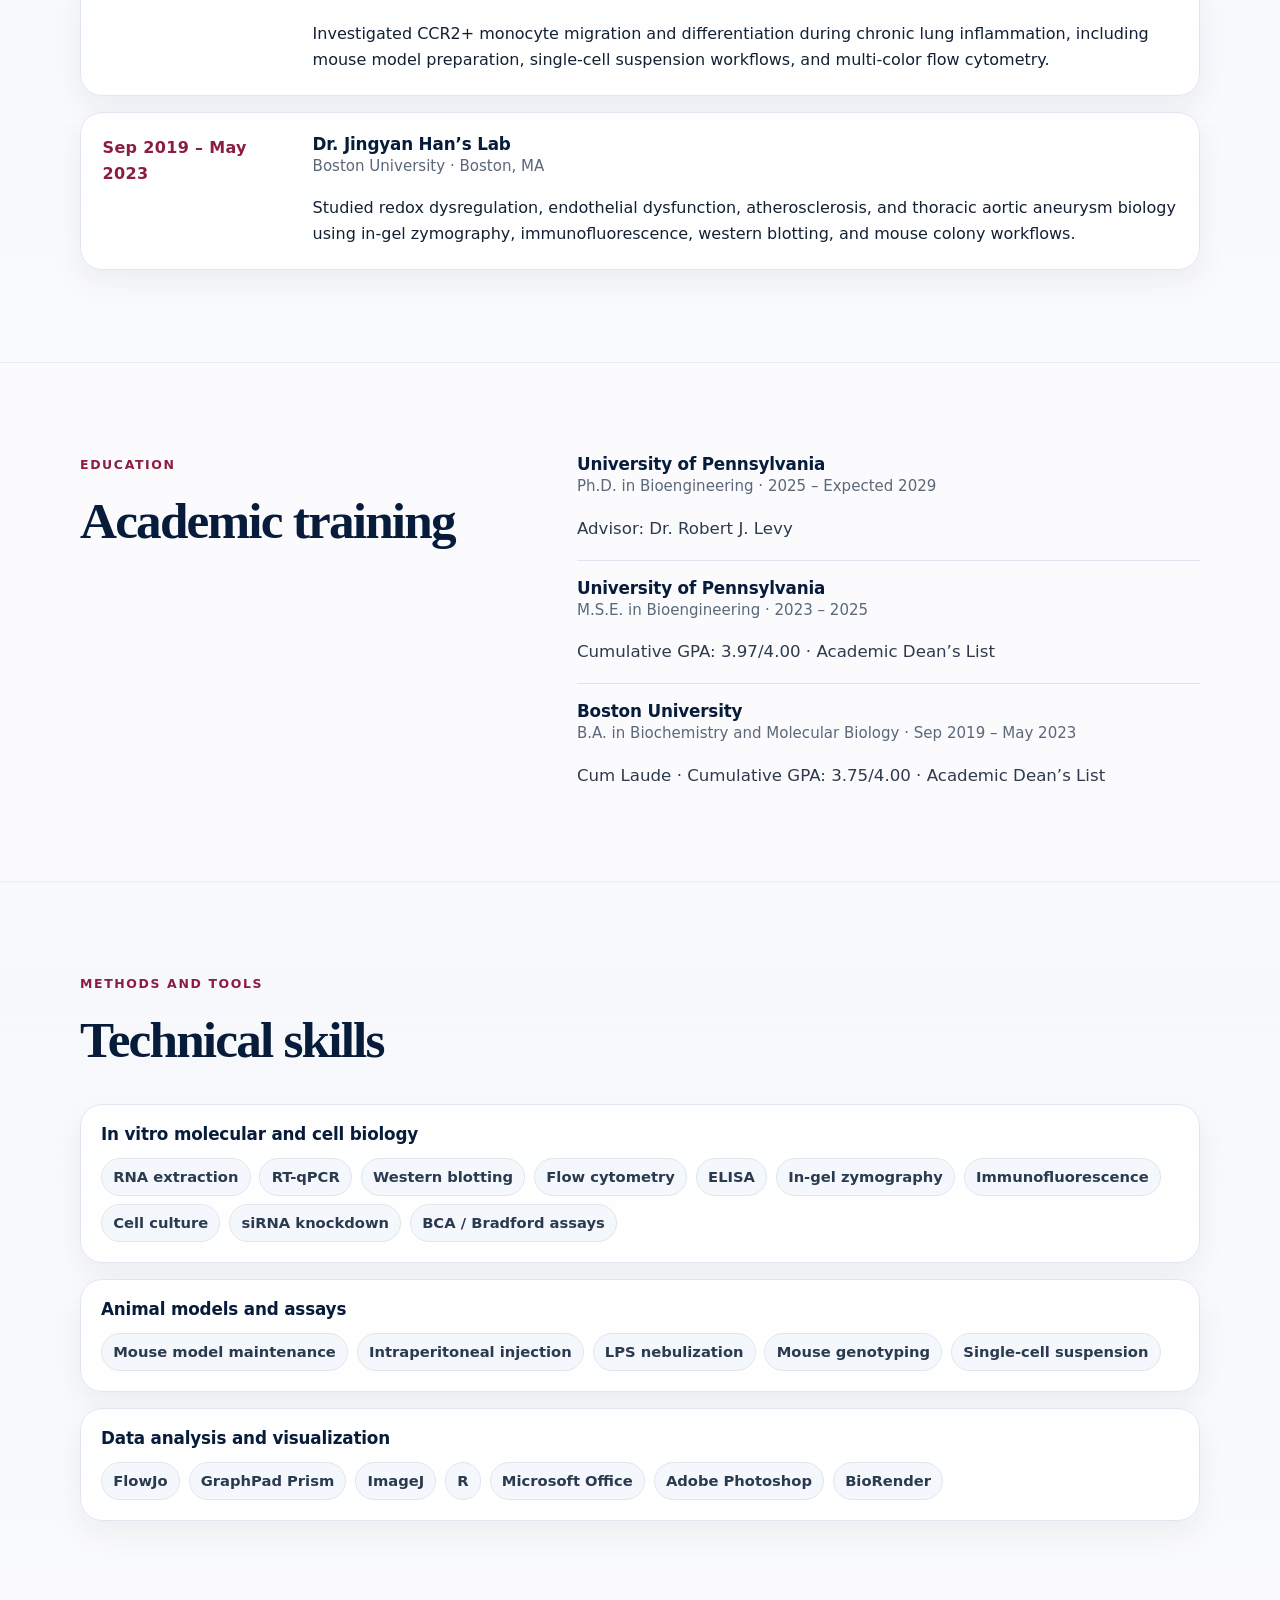
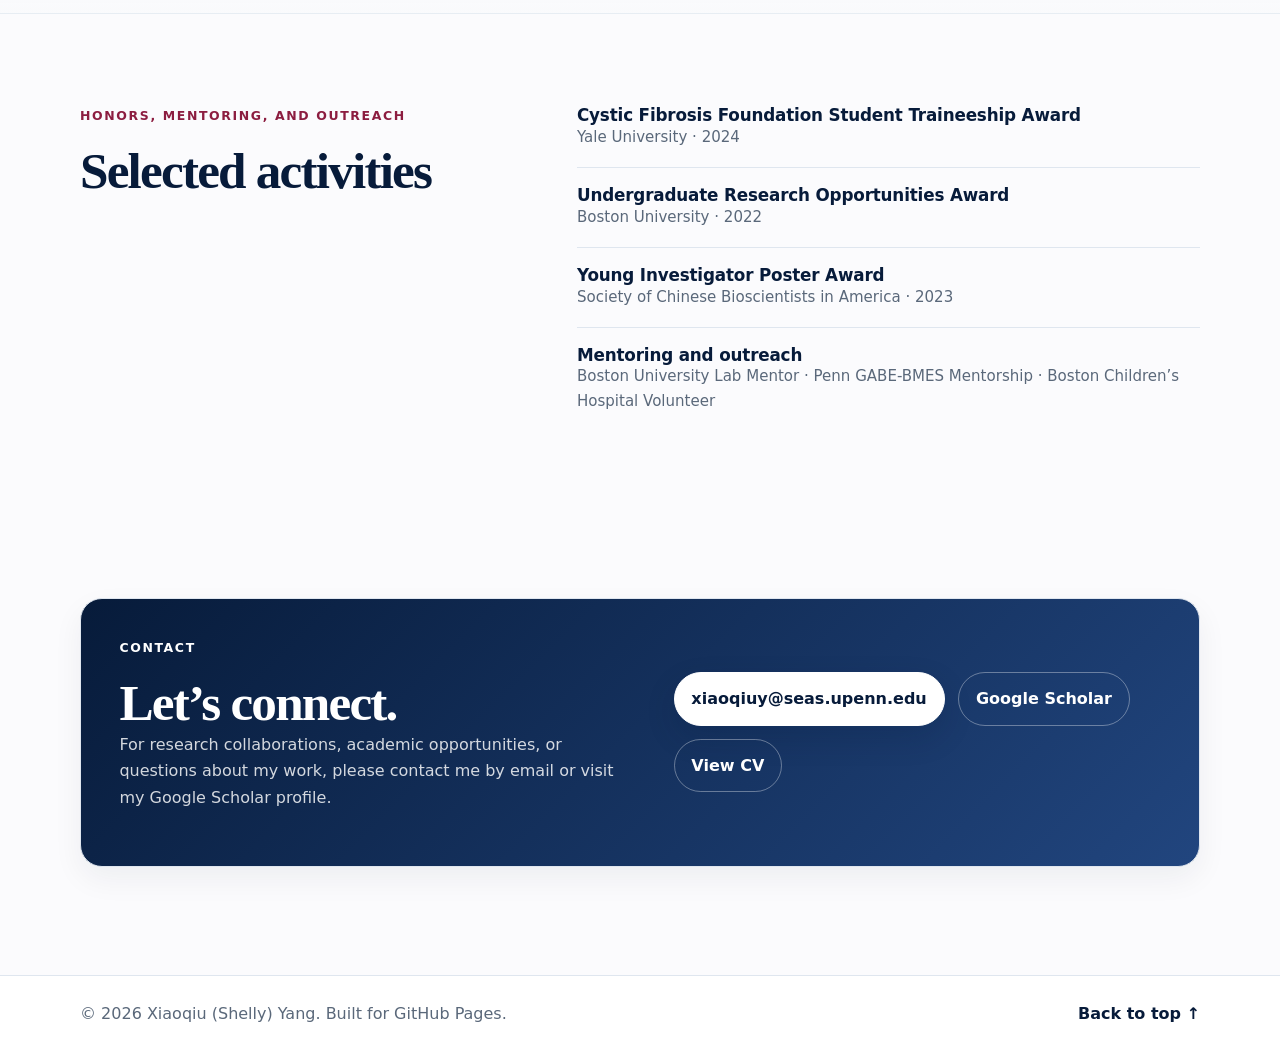
==== commit a43873fc: "Update education and remove contact details" ====
--- a/index.html
+++ b/index.html
@@ -4,7 +4,7 @@
   <meta charset="utf-8">
   <meta name="viewport" content="width=device-width, initial-scale=1">
   <title>Xiaoqiu (Shelly) Yang | Bioengineering</title>
-  <meta name="description" content="Academic personal website for Xiaoqiu (Shelly) Yang, M.S.E. candidate in Bioengineering at the University of Pennsylvania.">
+  <meta name="description" content="Academic personal website for Xiaoqiu (Shelly) Yang, Ph.D. student in Bioengineering at the University of Pennsylvania.">
   <meta name="author" content="Xiaoqiu (Shelly) Yang">
   <meta property="og:title" content="Xiaoqiu (Shelly) Yang | Bioengineering">
   <meta property="og:description" content="Bioengineering researcher studying cardiovascular mechanobiology, valve remodeling, inflammation, and redox signaling.">
@@ -19,19 +19,14 @@
     "name": "Xiaoqiu Yang",
     "alternateName": "Shelly Yang",
     "email": "mailto:xiaoqiuy@seas.upenn.edu",
-    "telephone": "+1-267-969-1149",
-    "address": {
-      "@type": "PostalAddress",
-      "streetAddress": "2101 Market Street",
-      "addressLocality": "Philadelphia",
-      "addressRegion": "PA",
-      "addressCountry": "US"
-    },
+    "sameAs": [
+      "https://scholar.google.com/citations?hl=en&user=ShQ3XMwAAAAJ"
+    ],
     "affiliation": {
       "@type": "CollegeOrUniversity",
       "name": "University of Pennsylvania"
     },
-    "jobTitle": "M.S.E. Candidate in Bioengineering",
+    "jobTitle": "Ph.D. Student in Bioengineering",
     "knowsAbout": [
       "Bioengineering",
       "Cardiovascular mechanobiology",
@@ -61,6 +56,7 @@
         <a href="#publications" role="listitem">Publications</a>
         <a href="#experience" role="listitem">Experience</a>
         <a href="#skills" role="listitem">Skills</a>
+        <a href="https://scholar.google.com/citations?hl=en&amp;user=ShQ3XMwAAAAJ" role="listitem">Scholar</a>
         <a class="button button-small" href="assets/cv/Xiaoqiu_Yang_Resume.pdf">CV</a>
       </div>
     </nav>
@@ -70,19 +66,20 @@
     <section class="hero section">
       <div class="container hero-grid">
         <div class="hero-copy">
-          <p class="eyebrow">M.S.E. Candidate in Bioengineering · University of Pennsylvania</p>
+          <p class="eyebrow">Ph.D. Student in Bioengineering · University of Pennsylvania</p>
           <h1>Xiaoqiu <span class="nowrap">(Shelly)</span> Yang</h1>
           <p class="lead">
             I study how mechanical forces and biochemical signaling reshape cardiovascular and inflammatory disease states, with a focus on valve mechanobiology, endothelial biology, serotonin signaling, and PIEZO-mediated mechanotransduction.
           </p>
           <div class="hero-actions" aria-label="Primary actions">
             <a class="button" href="mailto:xiaoqiuy@seas.upenn.edu">Email me</a>
+            <a class="button button-secondary" href="https://scholar.google.com/citations?hl=en&amp;user=ShQ3XMwAAAAJ">Google Scholar</a>
             <a class="button button-secondary" href="assets/cv/Xiaoqiu_Yang_Resume.pdf">Download CV</a>
           </div>
           <dl class="quick-facts" aria-label="Quick facts">
             <div>
-              <dt>Address</dt>
-              <dd>2101 Market Street</dd>
+              <dt>Current program</dt>
+              <dd>Ph.D. in Bioengineering</dd>
             </div>
             <div>
               <dt>Training</dt>
@@ -112,7 +109,7 @@
         </div>
         <div class="section-body">
           <p>
-            I am an M.S.E. candidate in Bioengineering at the University of Pennsylvania. My thesis work in Dr. Robert J. Levy’s laboratory investigates how PIEZO mechanotransduction and serotonin receptor signaling contribute to mitral valve remodeling. I use primary human mitral valve endothelial and interstitial cells, controlled mechanical stimulation, siRNA knockdown, RT-qPCR, western blotting, immunofluorescence, ELISA, and related cell and molecular biology approaches.
+            I am a Ph.D. student in Bioengineering at the University of Pennsylvania, advised by Dr. Robert J. Levy. My doctoral research investigates how PIEZO mechanotransduction and serotonin receptor signaling contribute to mitral valve remodeling. I use primary human mitral valve endothelial and interstitial cells, controlled mechanical stimulation, siRNA knockdown, RT-qPCR, western blotting, immunofluorescence, ELISA, and related cell and molecular biology approaches.
           </p>
           <p>
             My broader training spans cardiovascular biology, redox signaling, inflammation, flow cytometry, mouse models, and translational biomaterials. Before Penn, I completed a B.A. in Biochemistry and Molecular Biology at Boston University, where I studied vascular redox biology and extracellular matrix remodeling.
@@ -235,7 +232,12 @@
         <div class="education-list">
           <article>
             <h3>University of Pennsylvania</h3>
-            <p class="meta">M.S.E. in Bioengineering · Sep 2023 – Present</p>
+            <p class="meta">Ph.D. in Bioengineering · 2025 – Expected 2029</p>
+            <p>Advisor: Dr. Robert J. Levy</p>
+          </article>
+          <article>
+            <h3>University of Pennsylvania</h3>
+            <p class="meta">M.S.E. in Bioengineering · 2023 – 2025</p>
             <p>Cumulative GPA: 3.97/4.00 · Academic Dean’s List</p>
           </article>
           <article>
@@ -328,13 +330,12 @@
           <p class="section-kicker">Contact</p>
           <h2>Let’s connect.</h2>
           <p>
-            For research collaborations, academic opportunities, or questions about my work, please contact me by email, phone, or mail.
+            For research collaborations, academic opportunities, or questions about my work, please contact me by email or visit my Google Scholar profile.
           </p>
         </div>
         <div class="contact-actions">
           <a class="button" href="mailto:xiaoqiuy@seas.upenn.edu">xiaoqiuy@seas.upenn.edu</a>
-          <a class="button button-secondary" href="tel:+12679691149">2679691149</a>
-          <a class="button button-secondary" href="https://www.google.com/maps/search/?api=1&amp;query=2101%20Market%20Street%2C%20Philadelphia%2C%20PA">2101 Market Street</a>
+          <a class="button button-secondary" href="https://scholar.google.com/citations?hl=en&amp;user=ShQ3XMwAAAAJ">Google Scholar</a>
           <a class="button button-secondary" href="assets/cv/Xiaoqiu_Yang_Resume.pdf">View CV</a>
         </div>
       </div>
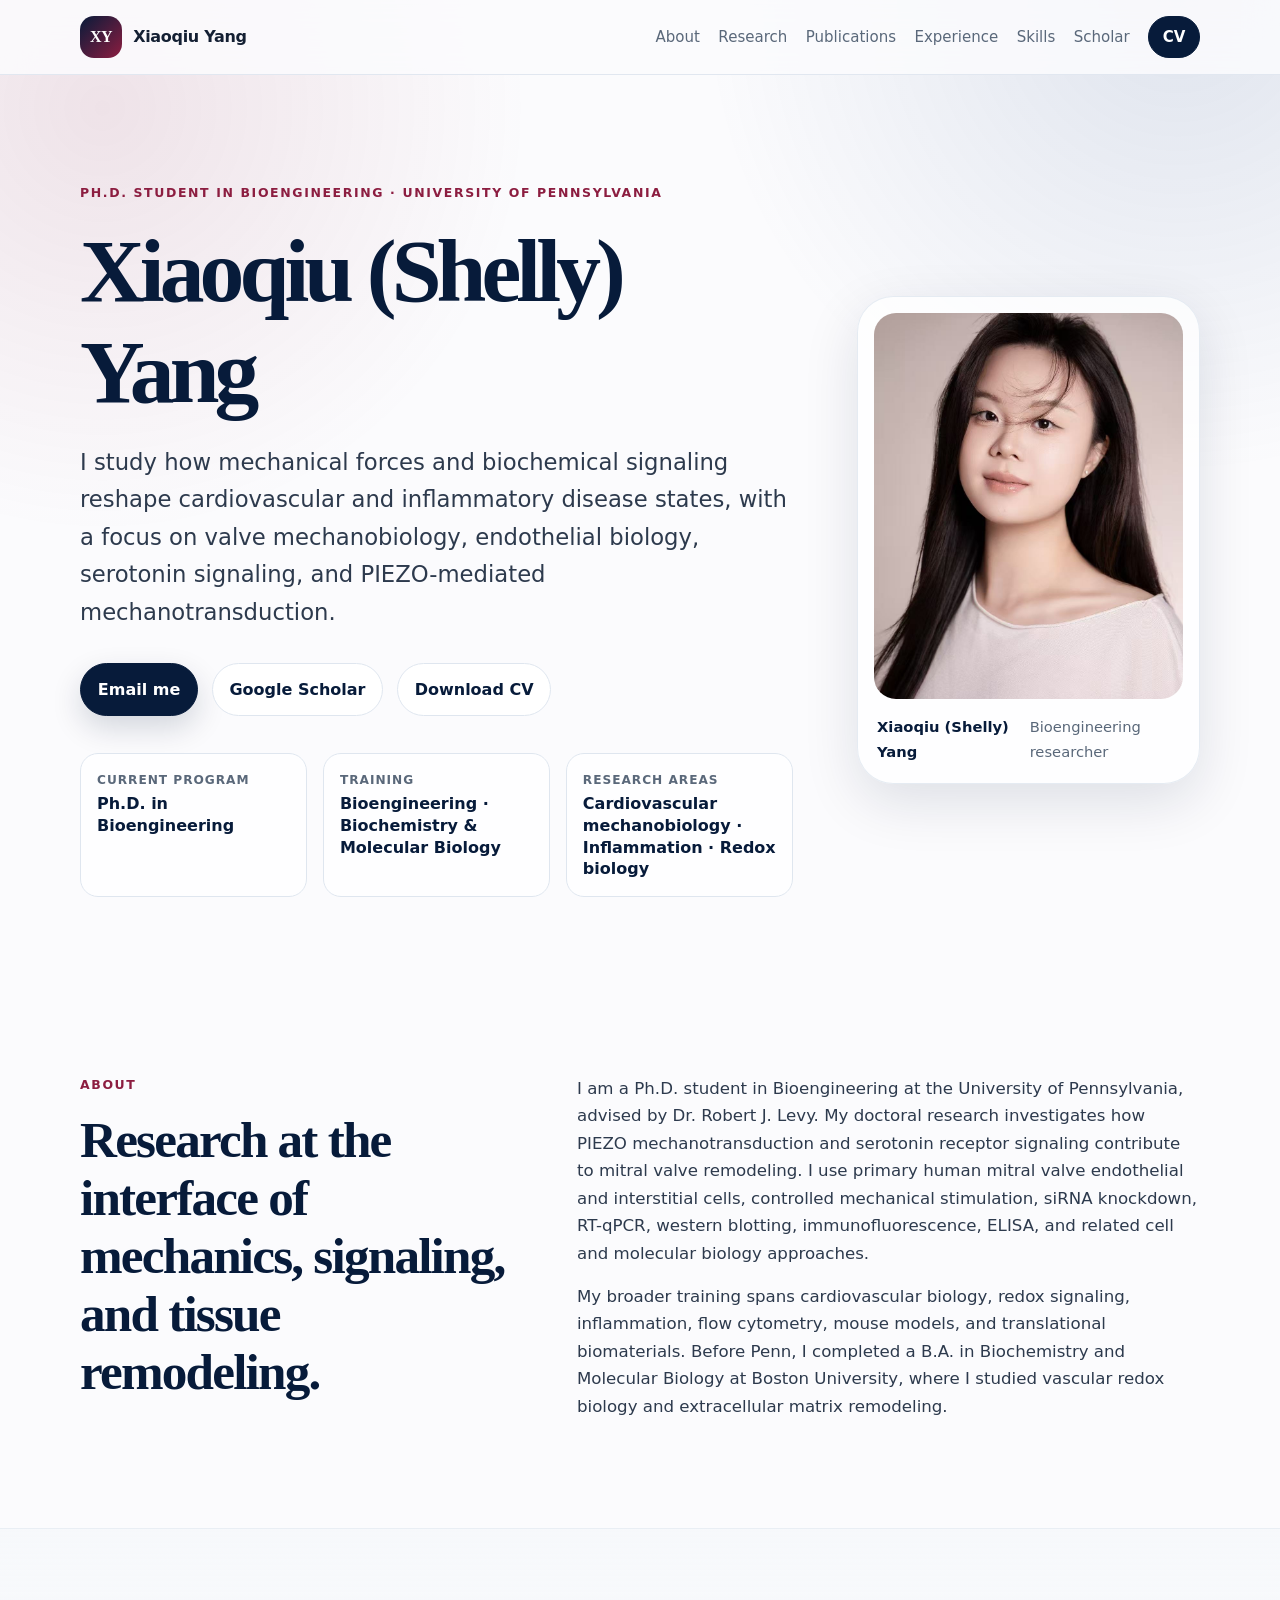
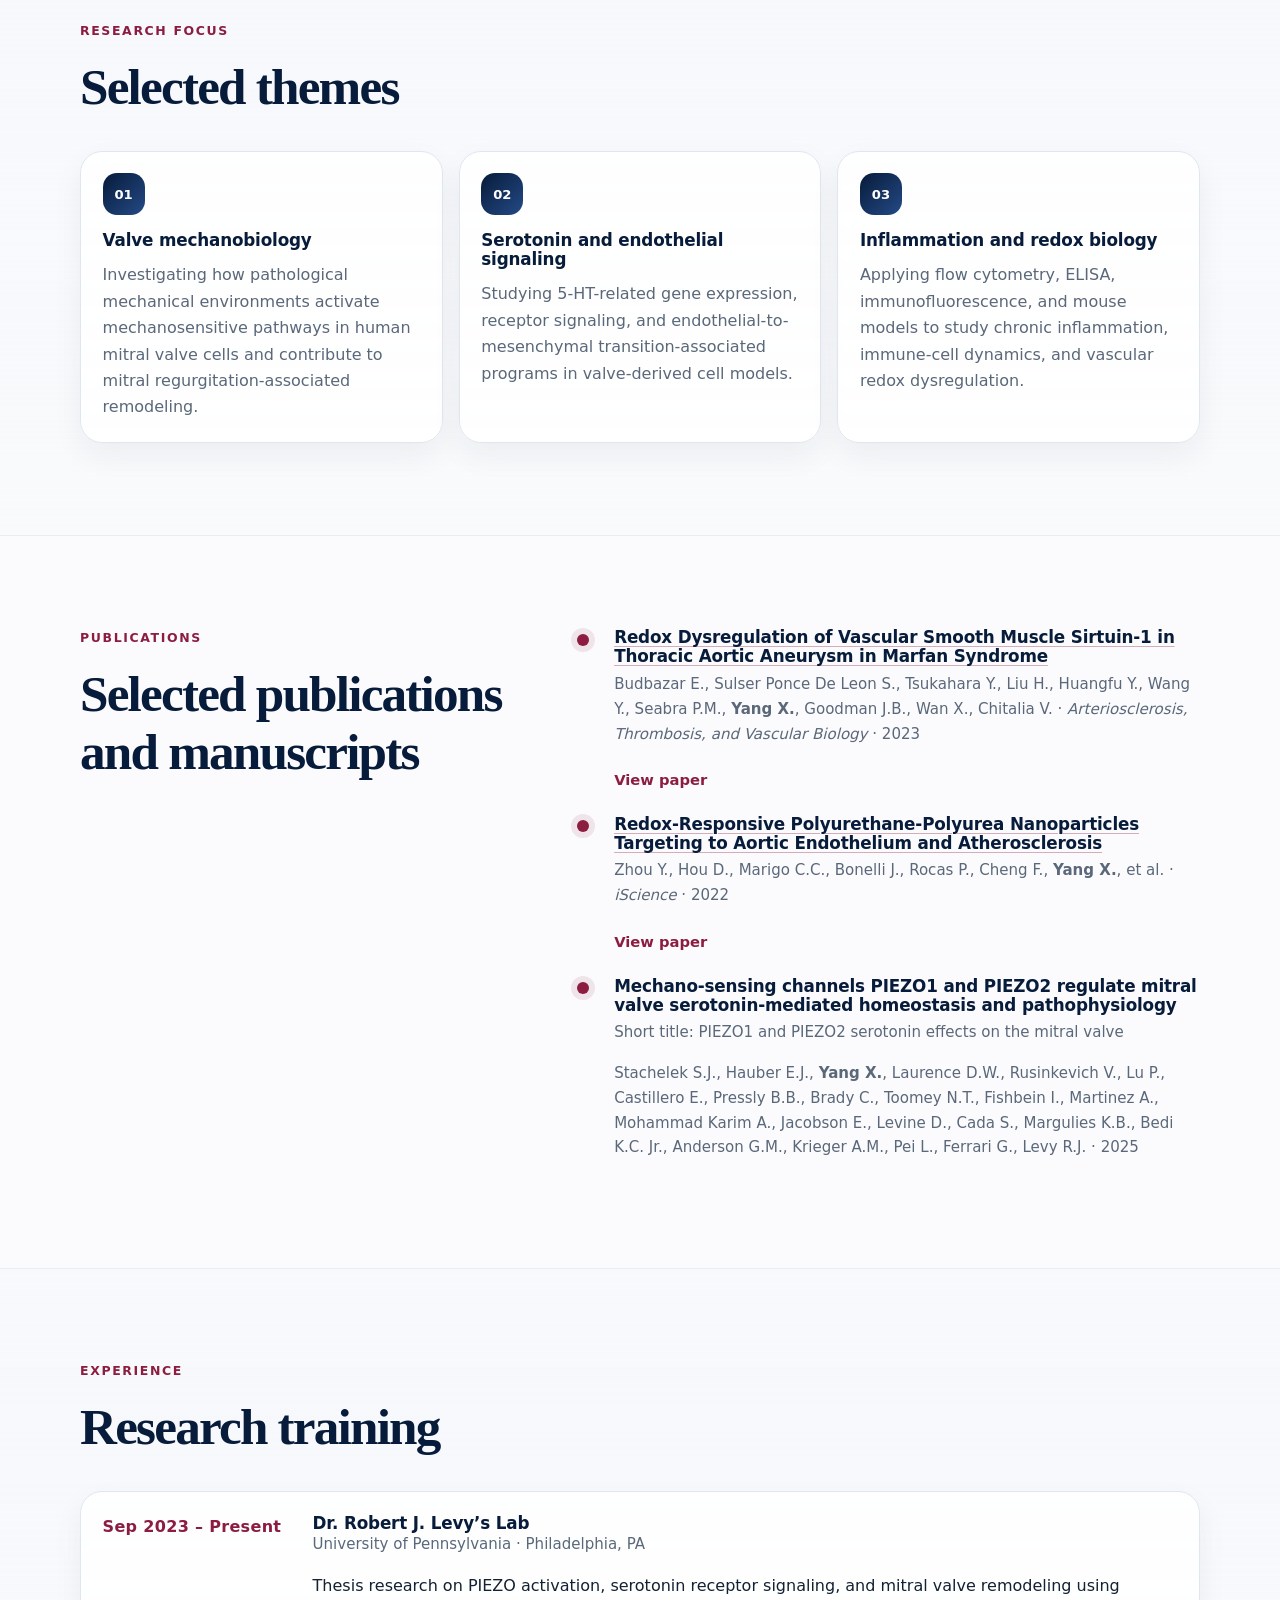
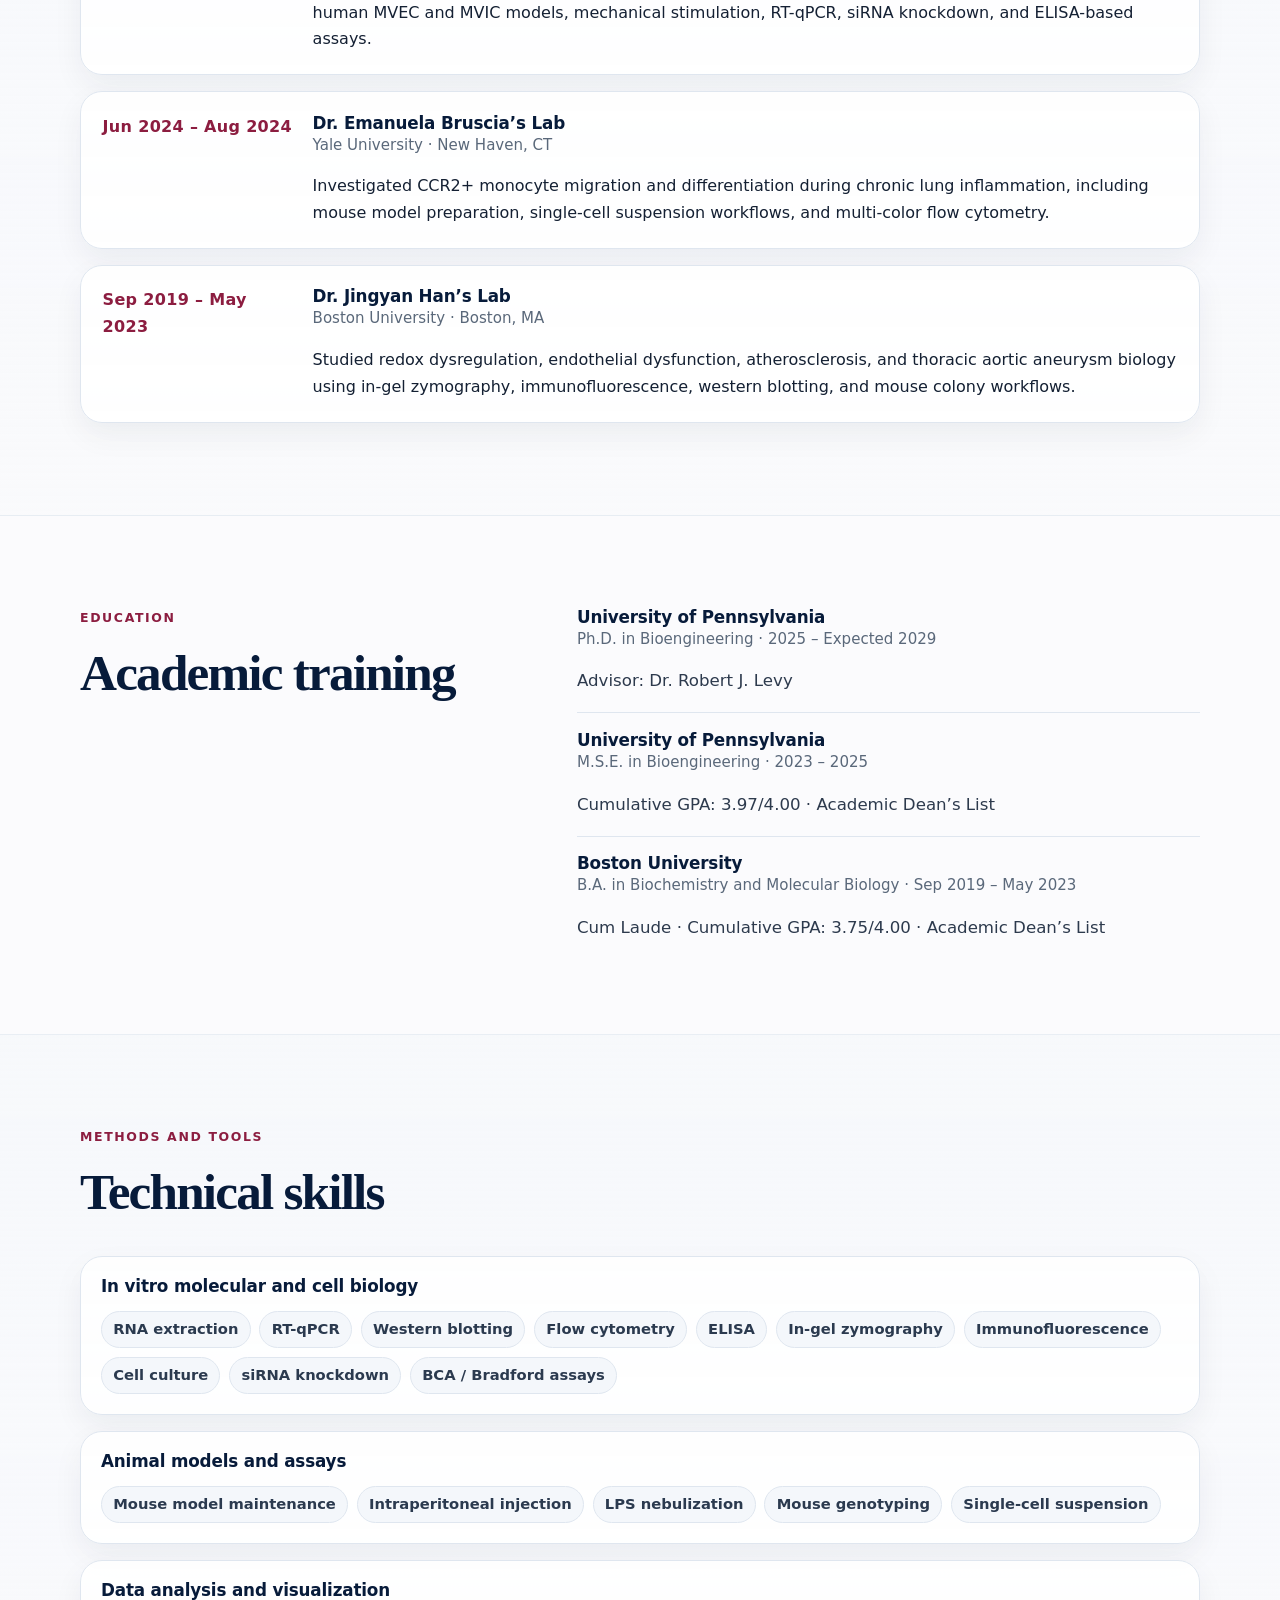
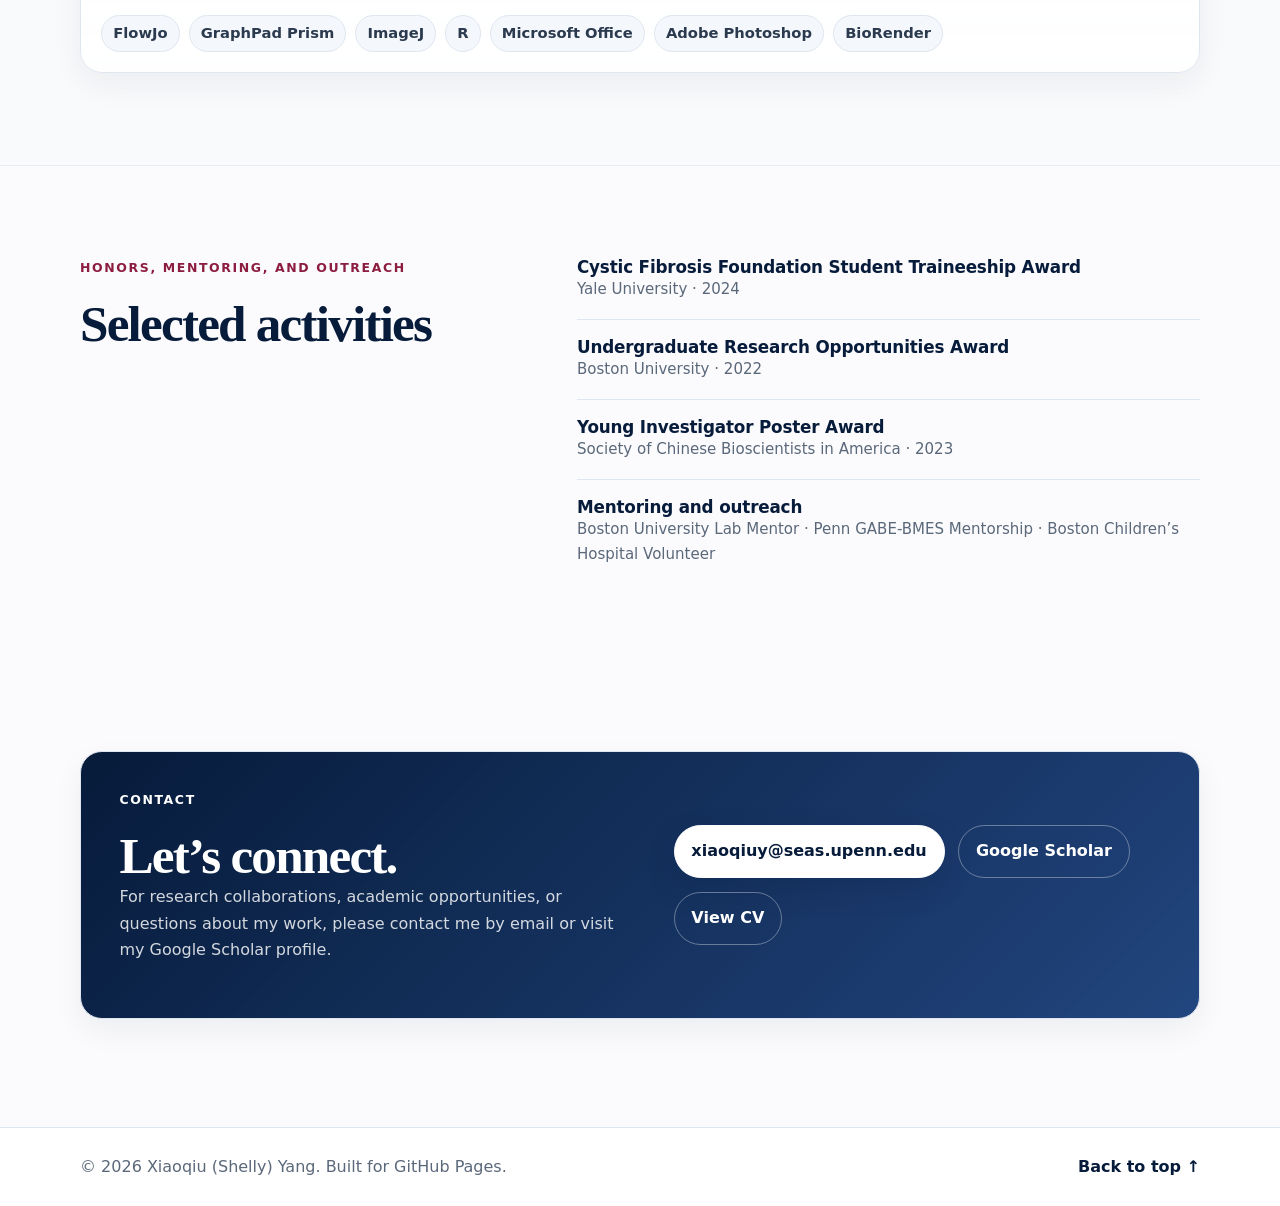
==== commit 2ad06fa6: "Add publication links" ====
--- a/index.html
+++ b/index.html
@@ -160,22 +160,25 @@
           <article class="timeline-item">
             <div class="timeline-marker" aria-hidden="true"></div>
             <div>
-              <h3>Redox Dysregulation of Vascular Smooth Muscle Sirtuin-1 in Thoracic Aortic Aneurysm in Marfan Syndrome</h3>
+              <h3><a class="publication-link" href="https://doi.org/10.1161/ATVBAHA.123.319145">Redox Dysregulation of Vascular Smooth Muscle Sirtuin-1 in Thoracic Aortic Aneurysm in Marfan Syndrome</a></h3>
               <p class="meta">Budbazar E., Sulser Ponce De Leon S., Tsukahara Y., Liu H., Huangfu Y., Wang Y., Seabra P.M., <strong>Yang X.</strong>, Goodman J.B., Wan X., Chitalia V. · <em>Arteriosclerosis, Thrombosis, and Vascular Biology</em> · 2023</p>
+              <a class="text-link" href="https://doi.org/10.1161/ATVBAHA.123.319145">View paper</a>
             </div>
           </article>
           <article class="timeline-item">
             <div class="timeline-marker" aria-hidden="true"></div>
             <div>
-              <h3>Redox-Responsive Polyurethane-Polyurea Nanoparticles Targeting to Aortic Endothelium and Atherosclerosis</h3>
+              <h3><a class="publication-link" href="https://doi.org/10.1016/j.isci.2022.105390">Redox-Responsive Polyurethane-Polyurea Nanoparticles Targeting to Aortic Endothelium and Atherosclerosis</a></h3>
               <p class="meta">Zhou Y., Hou D., Marigo C.C., Bonelli J., Rocas P., Cheng F., <strong>Yang X.</strong>, et al. · <em>iScience</em> · 2022</p>
+              <a class="text-link" href="https://doi.org/10.1016/j.isci.2022.105390">View paper</a>
             </div>
           </article>
           <article class="timeline-item">
             <div class="timeline-marker" aria-hidden="true"></div>
             <div>
-              <h3>The Role of PIEZO1 in Serotonin-Mediated Progression of Mitral Regurgitation</h3>
-              <p class="meta">Rusinkevich Y., Stachelek S., Hall E., Fishbein I., Lu P., Peng T., Toomey N., <strong>Yang X.</strong>, Pressly B., et al. · Manuscript under review</p>
+              <h3>Mechano-sensing channels PIEZO1 and PIEZO2 regulate mitral valve serotonin-mediated homeostasis and pathophysiology</h3>
+              <p class="meta">Short title: PIEZO1 and PIEZO2 serotonin effects on the mitral valve</p>
+              <p class="meta">Stachelek S.J., Hauber E.J., <strong>Yang X.</strong>, Laurence D.W., Rusinkevich V., Lu P., Castillero E., Pressly B.B., Brady C., Toomey N.T., Fishbein I., Martinez A., Mohammad Karim A., Jacobson E., Levine D., Cada S., Margulies K.B., Bedi K.C. Jr., Anderson G.M., Krieger A.M., Pei L., Ferrari G., Levy R.J. · 2025</p>
             </div>
           </article>
         </div>
--- a/styles.css
+++ b/styles.css
@@ -395,6 +395,31 @@
   margin-bottom: 0.35rem;
 }
 
+.publication-link {
+  color: var(--navy);
+  text-decoration: underline;
+  text-decoration-color: rgba(140, 29, 64, 0.35);
+  text-decoration-thickness: 0.08em;
+  text-underline-offset: 0.18em;
+}
+
+.publication-link:hover {
+  color: var(--red);
+  text-decoration-color: currentColor;
+}
+
+.text-link {
+  display: inline-flex;
+  margin-top: 0.35rem;
+  color: var(--red);
+  font-size: 0.92rem;
+  font-weight: 800;
+}
+
+.text-link:hover {
+  color: var(--blue);
+}
+
 .meta {
   color: var(--muted);
   font-size: 0.94rem;
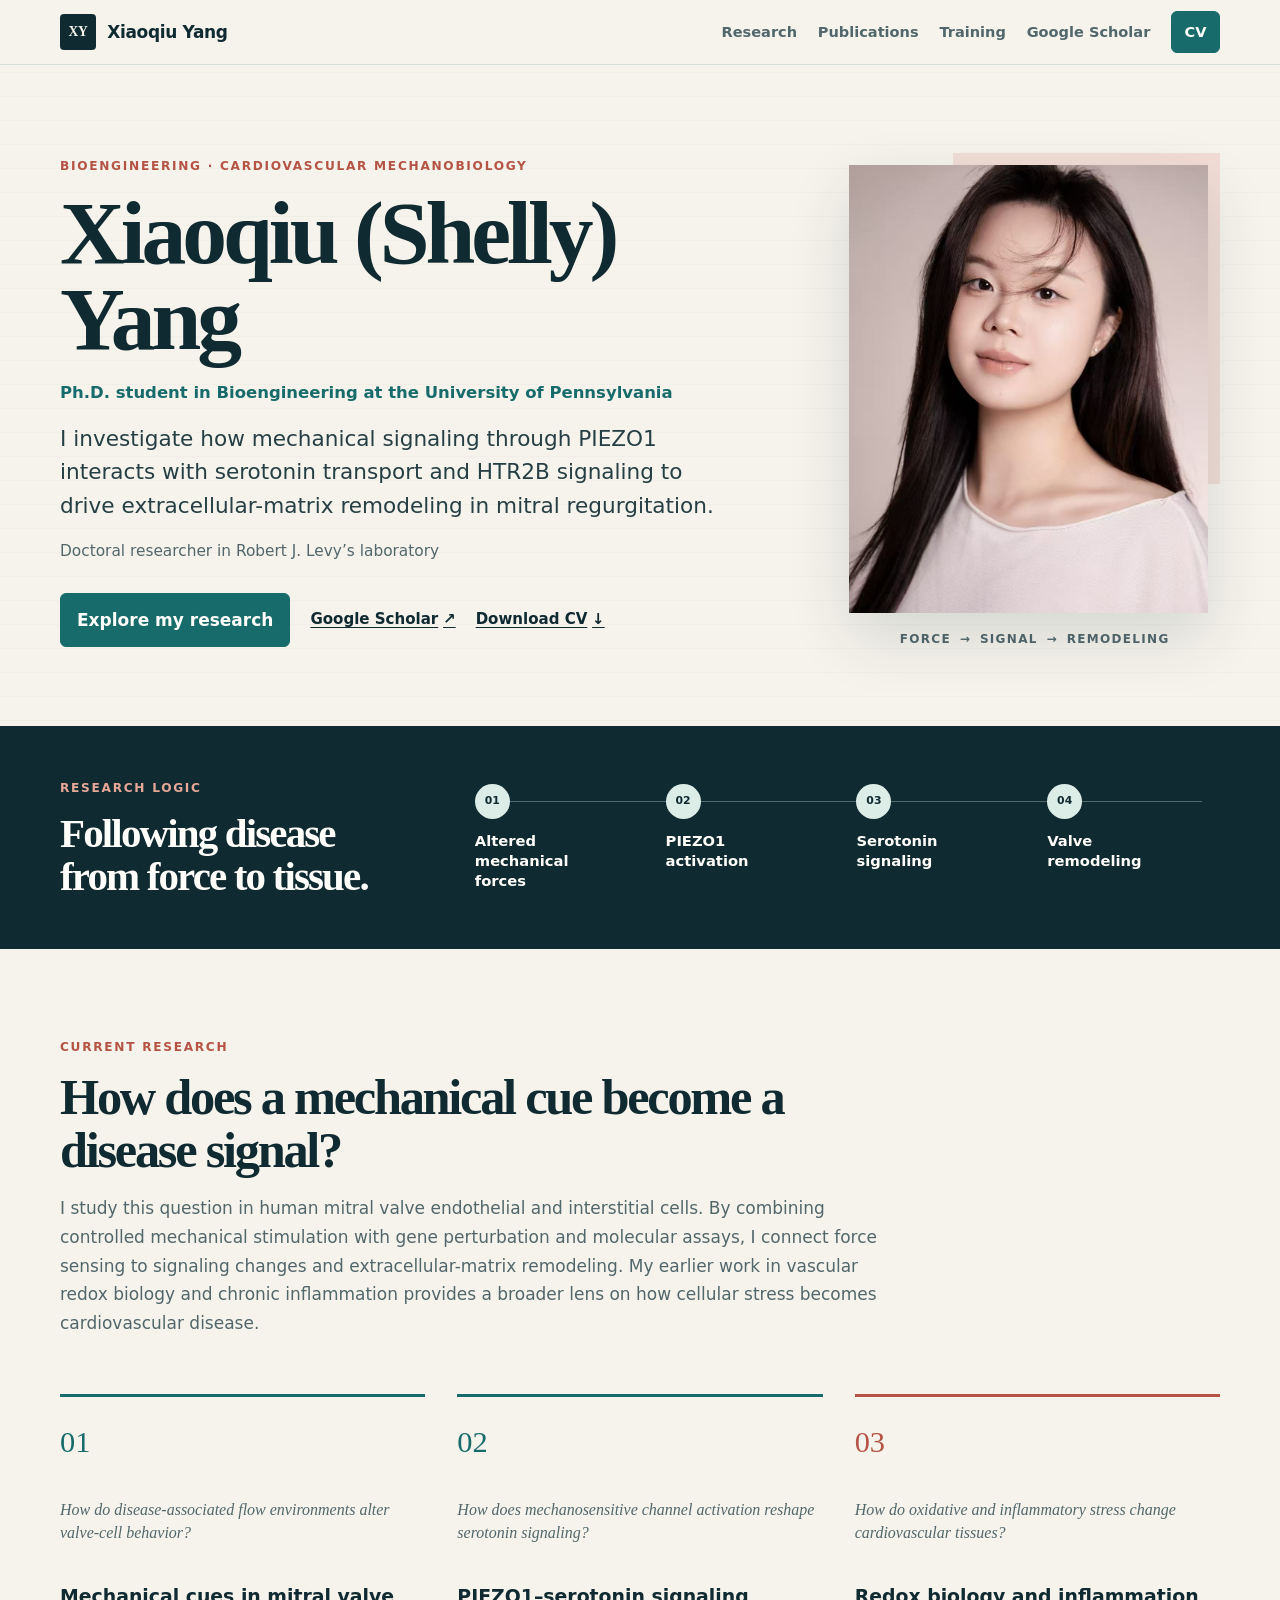
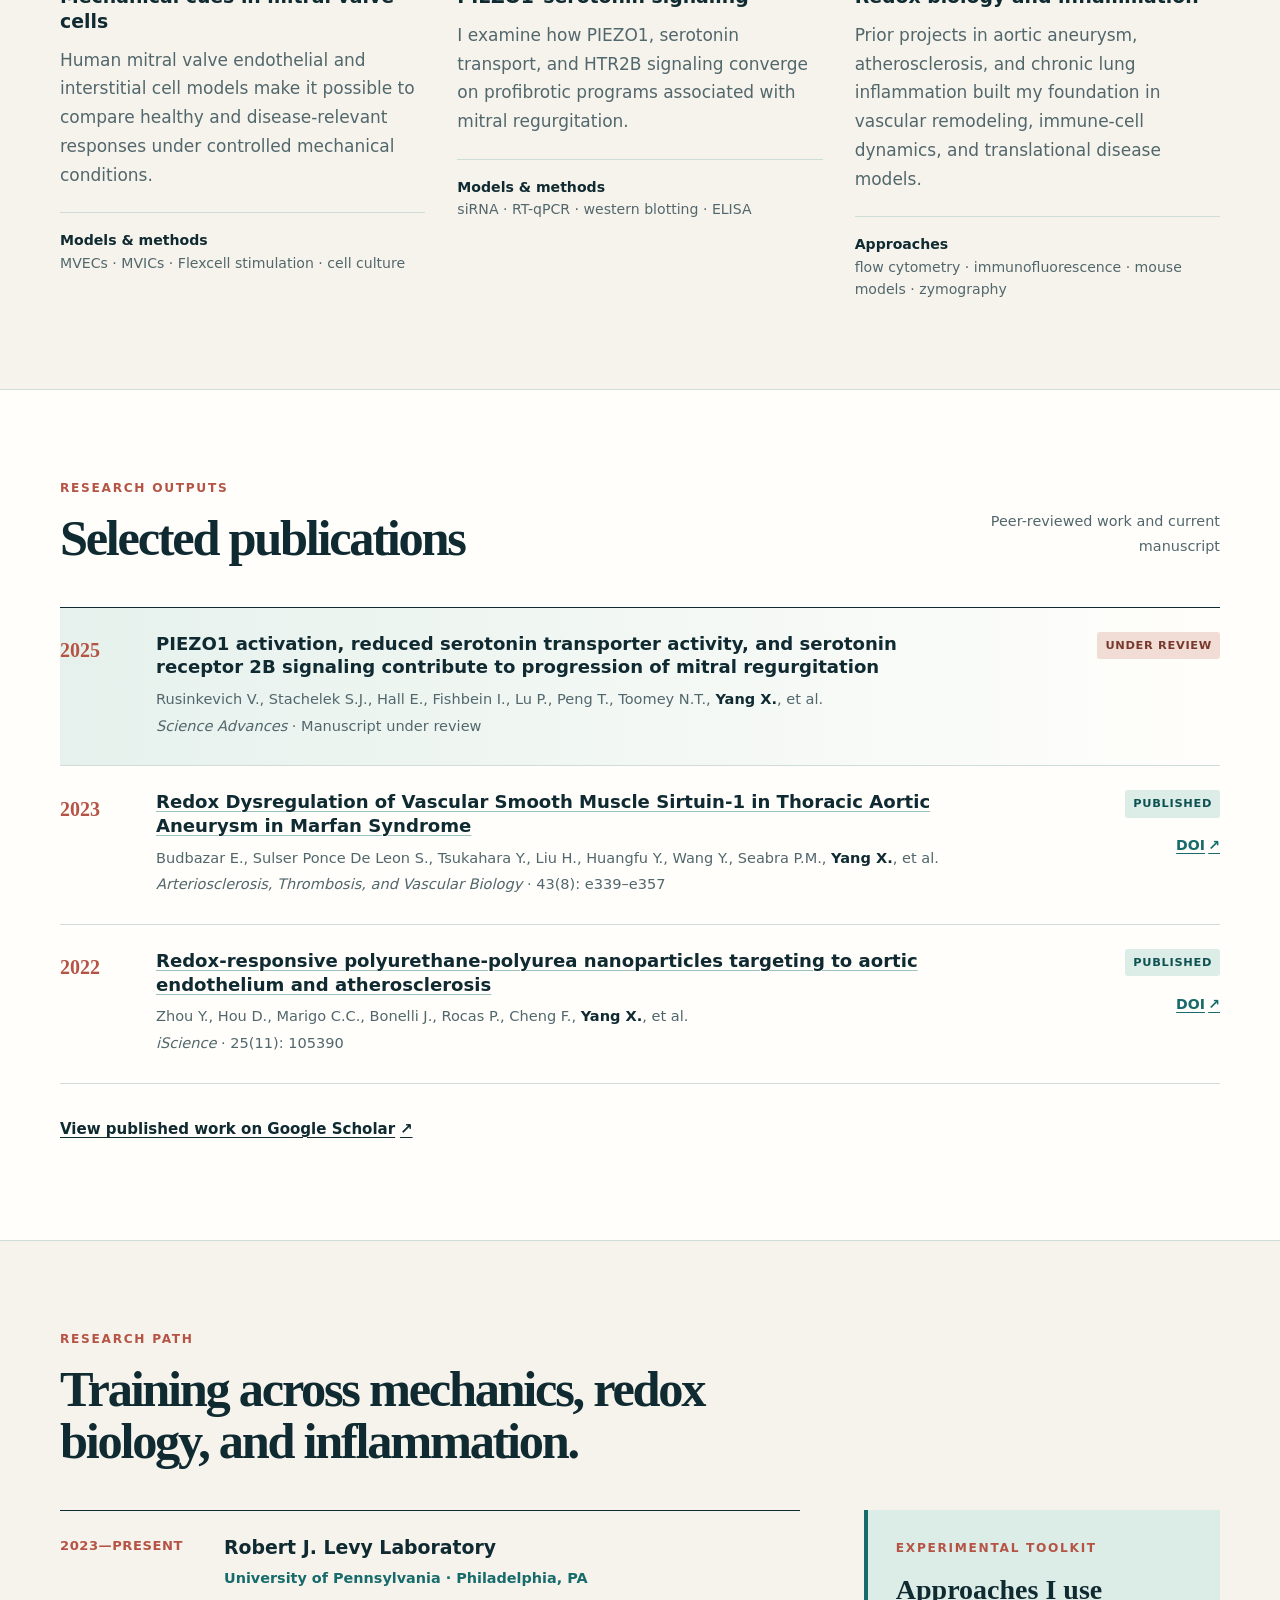
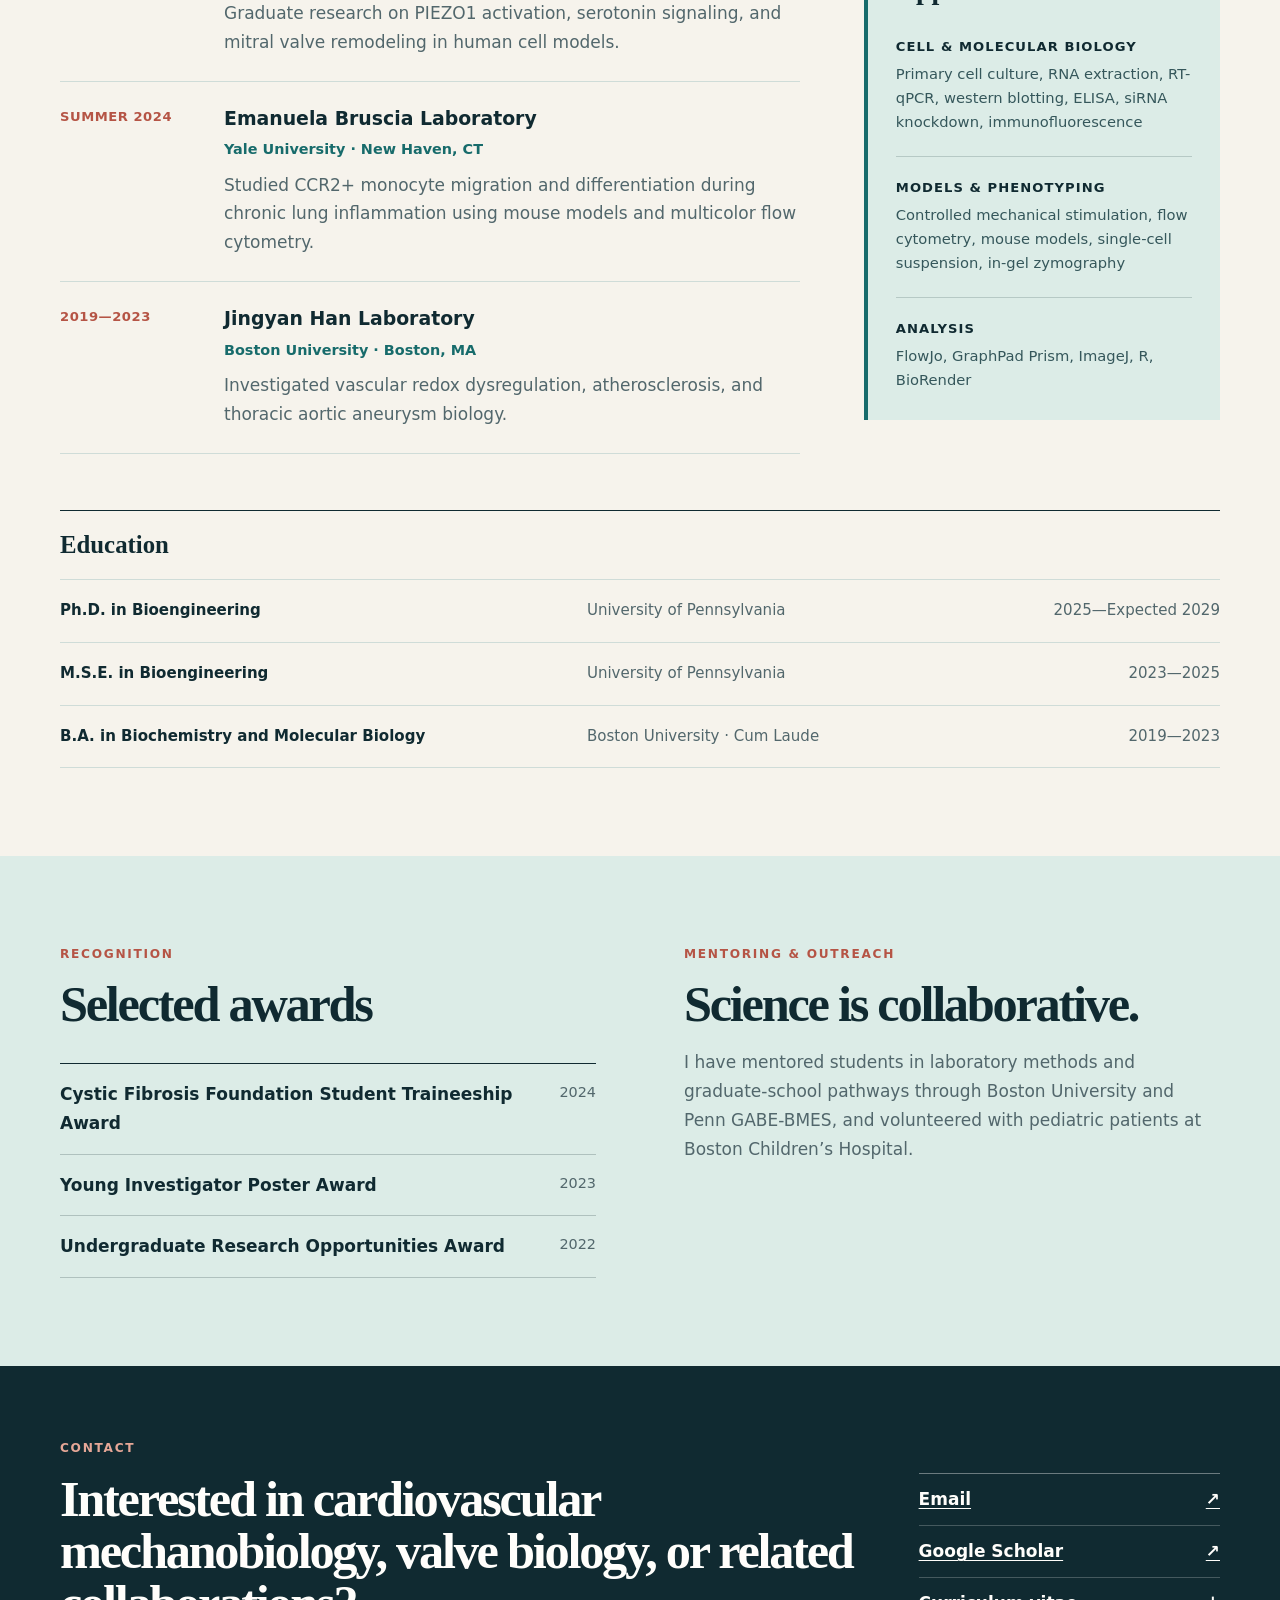
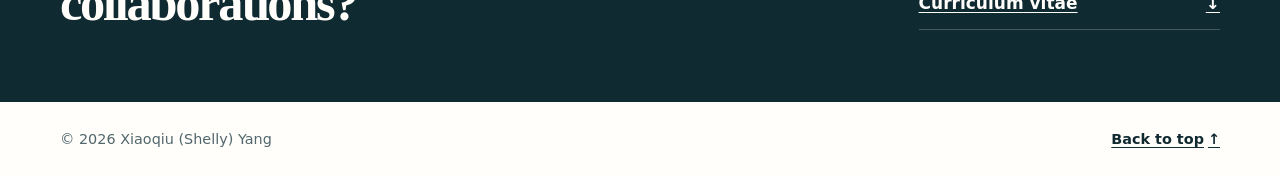
==== commit 827ab1b5: "Refresh academic site around current research" ====
--- a/index.html
+++ b/index.html
@@ -1,23 +1,39 @@
 <!doctype html>
-<html lang="en">
+<html lang="en" class="no-js">
 <head>
   <meta charset="utf-8">
   <meta name="viewport" content="width=device-width, initial-scale=1">
-  <title>Xiaoqiu (Shelly) Yang | Bioengineering</title>
-  <meta name="description" content="Academic personal website for Xiaoqiu (Shelly) Yang, Ph.D. student in Bioengineering at the University of Pennsylvania.">
+  <script>document.documentElement.classList.remove('no-js'); document.documentElement.classList.add('js');</script>
+  <title>Xiaoqiu (Shelly) Yang — Mitral Valve Mechanobiology | Penn Bioengineering</title>
+  <meta name="description" content="Xiaoqiu (Shelly) Yang is a Penn Bioengineering Ph.D. student studying PIEZO1, serotonin signaling, and extracellular-matrix remodeling in mitral valve disease.">
   <meta name="author" content="Xiaoqiu (Shelly) Yang">
-  <meta property="og:title" content="Xiaoqiu (Shelly) Yang | Bioengineering">
-  <meta property="og:description" content="Bioengineering researcher studying cardiovascular mechanobiology, valve remodeling, inflammation, and redox signaling.">
-  <meta property="og:type" content="website">
-  <meta property="og:image" content="assets/img/profile.jpg">
+  <meta name="theme-color" content="#102a31">
+  <link rel="canonical" href="https://shellyyang00-oss.github.io/">
+
+  <meta property="og:title" content="Xiaoqiu (Shelly) Yang — Mitral Valve Mechanobiology">
+  <meta property="og:description" content="Penn Bioengineering Ph.D. student connecting mechanical cues, PIEZO1–serotonin signaling, and mitral valve remodeling.">
+  <meta property="og:type" content="profile">
+  <meta property="og:url" content="https://shellyyang00-oss.github.io/">
+  <meta property="og:image" content="https://shellyyang00-oss.github.io/assets/img/og.png">
+  <meta property="og:image:width" content="1200">
+  <meta property="og:image:height" content="630">
+  <meta property="og:image:alt" content="Xiaoqiu (Shelly) Yang — Mitral valve mechanobiology">
+  <meta name="twitter:card" content="summary_large_image">
+  <meta name="twitter:title" content="Xiaoqiu (Shelly) Yang — Mitral Valve Mechanobiology">
+  <meta name="twitter:description" content="Penn Bioengineering Ph.D. student connecting mechanical cues, PIEZO1–serotonin signaling, and mitral valve remodeling.">
+  <meta name="twitter:image" content="https://shellyyang00-oss.github.io/assets/img/og.png">
+
   <link rel="icon" href="assets/img/favicon.svg" type="image/svg+xml">
   <link rel="stylesheet" href="styles.css">
+
   <script type="application/ld+json">
   {
     "@context": "https://schema.org",
     "@type": "Person",
     "name": "Xiaoqiu Yang",
     "alternateName": "Shelly Yang",
+    "url": "https://shellyyang00-oss.github.io/",
+    "image": "https://shellyyang00-oss.github.io/assets/img/profile.jpg",
     "email": "mailto:xiaoqiuy@seas.upenn.edu",
     "sameAs": [
       "https://scholar.google.com/citations?hl=en&user=ShQ3XMwAAAAJ"
@@ -26,17 +42,20 @@
       "@type": "CollegeOrUniversity",
       "name": "University of Pennsylvania"
     },
+    "alumniOf": [
+      {
+        "@type": "CollegeOrUniversity",
+        "name": "Boston University"
+      }
+    ],
     "jobTitle": "Ph.D. Student in Bioengineering",
     "knowsAbout": [
-      "Bioengineering",
-      "Cardiovascular mechanobiology",
-      "Mitral valve remodeling",
-      "Endothelial biology",
+      "Mitral valve mechanobiology",
+      "PIEZO1 mechanotransduction",
       "Serotonin signaling",
-      "PIEZO mechanotransduction",
-      "Flow cytometry",
-      "RT-qPCR",
-      "Western blotting"
+      "Extracellular-matrix remodeling",
+      "Cardiovascular redox biology",
+      "Inflammation"
     ]
   }
   </script>
@@ -50,296 +69,279 @@
         <span class="brand-mark" aria-hidden="true">XY</span>
         <span class="brand-text">Xiaoqiu Yang</span>
       </a>
-      <div class="nav-links" role="list">
-        <a href="#about" role="listitem">About</a>
-        <a href="#research" role="listitem">Research</a>
-        <a href="#publications" role="listitem">Publications</a>
-        <a href="#experience" role="listitem">Experience</a>
-        <a href="#skills" role="listitem">Skills</a>
-        <a href="https://scholar.google.com/citations?hl=en&amp;user=ShQ3XMwAAAAJ" role="listitem">Scholar</a>
-        <a class="button button-small" href="assets/cv/Xiaoqiu_Yang_Resume.pdf">CV</a>
-      </div>
+
+      <button class="menu-toggle" type="button" aria-expanded="false" aria-controls="site-menu">
+        <span>Menu</span>
+        <span class="menu-icon" aria-hidden="true"></span>
+      </button>
+
+      <ul class="nav-menu" id="site-menu">
+        <li><a href="#research">Research</a></li>
+        <li><a href="#publications">Publications</a></li>
+        <li><a href="#training">Training</a></li>
+        <li><a href="https://scholar.google.com/citations?hl=en&amp;user=ShQ3XMwAAAAJ">Google Scholar</a></li>
+        <li><a class="button button-small" href="assets/cv/Xiaoqiu_Yang_Resume.pdf">CV</a></li>
+      </ul>
     </nav>
   </header>
 
   <main id="main">
-    <section class="hero section">
+    <section class="hero">
       <div class="container hero-grid">
         <div class="hero-copy">
-          <p class="eyebrow">Ph.D. Student in Bioengineering · University of Pennsylvania</p>
+          <p class="eyebrow">Bioengineering · Cardiovascular mechanobiology</p>
           <h1>Xiaoqiu <span class="nowrap">(Shelly)</span> Yang</h1>
+          <p class="role">Ph.D. student in Bioengineering at the University of Pennsylvania</p>
           <p class="lead">
-            I study how mechanical forces and biochemical signaling reshape cardiovascular and inflammatory disease states, with a focus on valve mechanobiology, endothelial biology, serotonin signaling, and PIEZO-mediated mechanotransduction.
+            I investigate how mechanical signaling through PIEZO1 interacts with serotonin transport and HTR2B signaling to drive extracellular-matrix remodeling in mitral regurgitation.
           </p>
+          <p class="hero-context">Doctoral researcher in Robert J. Levy’s laboratory</p>
           <div class="hero-actions" aria-label="Primary actions">
-            <a class="button" href="mailto:xiaoqiuy@seas.upenn.edu">Email me</a>
-            <a class="button button-secondary" href="https://scholar.google.com/citations?hl=en&amp;user=ShQ3XMwAAAAJ">Google Scholar</a>
-            <a class="button button-secondary" href="assets/cv/Xiaoqiu_Yang_Resume.pdf">Download CV</a>
-          </div>
-          <dl class="quick-facts" aria-label="Quick facts">
-            <div>
-              <dt>Current program</dt>
-              <dd>Ph.D. in Bioengineering</dd>
-            </div>
-            <div>
-              <dt>Training</dt>
-              <dd>Bioengineering · Biochemistry &amp; Molecular Biology</dd>
-            </div>
-            <div>
-              <dt>Research areas</dt>
-              <dd>Cardiovascular mechanobiology · Inflammation · Redox biology</dd>
-            </div>
-          </dl>
-        </div>
-        <figure class="profile-card" aria-label="Profile card">
-          <img src="assets/img/profile.jpg" alt="Portrait of Xiaoqiu Yang">
+            <a class="button" href="#research">Explore my research</a>
+            <a class="text-action" href="https://scholar.google.com/citations?hl=en&amp;user=ShQ3XMwAAAAJ">Google Scholar <span aria-hidden="true">↗</span></a>
+            <a class="text-action" href="assets/cv/Xiaoqiu_Yang_Resume.pdf">Download CV <span aria-hidden="true">↓</span></a>
+          </div>
+        </div>
+
+        <figure class="portrait">
+          <div class="portrait-frame">
+            <img src="assets/img/profile.jpg" alt="Portrait of Xiaoqiu (Shelly) Yang" width="960" height="1440" fetchpriority="high">
+          </div>
           <figcaption>
-            <strong>Xiaoqiu (Shelly) Yang</strong>
-            <span>Bioengineering researcher</span>
+            <span>Force</span>
+            <span aria-hidden="true">→</span>
+            <span>Signal</span>
+            <span aria-hidden="true">→</span>
+            <span>Remodeling</span>
           </figcaption>
         </figure>
       </div>
     </section>
 
-    <section class="section" id="about">
-      <div class="container two-column">
+    <section class="pathway-section" aria-labelledby="pathway-title">
+      <div class="container pathway-layout">
         <div>
-          <p class="section-kicker">About</p>
-          <h2>Research at the interface of mechanics, signaling, and tissue remodeling.</h2>
-        </div>
-        <div class="section-body">
+          <p class="section-kicker">Research logic</p>
+          <h2 id="pathway-title">Following disease from force to tissue.</h2>
+        </div>
+        <ol class="pathway">
+          <li>
+            <span class="pathway-number">01</span>
+            <strong>Altered mechanical forces</strong>
+          </li>
+          <li>
+            <span class="pathway-number">02</span>
+            <strong>PIEZO1 activation</strong>
+          </li>
+          <li>
+            <span class="pathway-number">03</span>
+            <strong>Serotonin signaling</strong>
+          </li>
+          <li>
+            <span class="pathway-number">04</span>
+            <strong>Valve remodeling</strong>
+          </li>
+        </ol>
+      </div>
+    </section>
+
+    <section class="section" id="research">
+      <div class="container">
+        <div class="section-intro">
+          <p class="section-kicker">Current research</p>
+          <h2>How does a mechanical cue become a disease signal?</h2>
           <p>
-            I am a Ph.D. student in Bioengineering at the University of Pennsylvania, advised by Dr. Robert J. Levy. My doctoral research investigates how PIEZO mechanotransduction and serotonin receptor signaling contribute to mitral valve remodeling. I use primary human mitral valve endothelial and interstitial cells, controlled mechanical stimulation, siRNA knockdown, RT-qPCR, western blotting, immunofluorescence, ELISA, and related cell and molecular biology approaches.
+            I study this question in human mitral valve endothelial and interstitial cells. By combining controlled mechanical stimulation with gene perturbation and molecular assays, I connect force sensing to signaling changes and extracellular-matrix remodeling. My earlier work in vascular redox biology and chronic inflammation provides a broader lens on how cellular stress becomes cardiovascular disease.
           </p>
-          <p>
-            My broader training spans cardiovascular biology, redox signaling, inflammation, flow cytometry, mouse models, and translational biomaterials. Before Penn, I completed a B.A. in Biochemistry and Molecular Biology at Boston University, where I studied vascular redox biology and extracellular matrix remodeling.
-          </p>
-        </div>
-      </div>
-    </section>
-
-    <section class="section accent" id="research">
+        </div>
+
+        <div class="research-grid">
+          <article class="research-item">
+            <span class="item-number" aria-hidden="true">01</span>
+            <p class="research-question">How do disease-associated flow environments alter valve-cell behavior?</p>
+            <h3>Mechanical cues in mitral valve cells</h3>
+            <p>Human mitral valve endothelial and interstitial cell models make it possible to compare healthy and disease-relevant responses under controlled mechanical conditions.</p>
+            <p class="methods"><strong>Models &amp; methods</strong> MVECs · MVICs · Flexcell stimulation · cell culture</p>
+          </article>
+
+          <article class="research-item">
+            <span class="item-number" aria-hidden="true">02</span>
+            <p class="research-question">How does mechanosensitive channel activation reshape serotonin signaling?</p>
+            <h3>PIEZO1–serotonin signaling</h3>
+            <p>I examine how PIEZO1, serotonin transport, and HTR2B signaling converge on profibrotic programs associated with mitral regurgitation.</p>
+            <p class="methods"><strong>Models &amp; methods</strong> siRNA · RT-qPCR · western blotting · ELISA</p>
+          </article>
+
+          <article class="research-item prior-work">
+            <span class="item-number" aria-hidden="true">03</span>
+            <p class="research-question">How do oxidative and inflammatory stress change cardiovascular tissues?</p>
+            <h3>Redox biology and inflammation</h3>
+            <p>Prior projects in aortic aneurysm, atherosclerosis, and chronic lung inflammation built my foundation in vascular remodeling, immune-cell dynamics, and translational disease models.</p>
+            <p class="methods"><strong>Approaches</strong> flow cytometry · immunofluorescence · mouse models · zymography</p>
+          </article>
+        </div>
+      </div>
+    </section>
+
+    <section class="section publications-section" id="publications">
       <div class="container">
-        <div class="section-heading">
-          <p class="section-kicker">Research focus</p>
-          <h2>Selected themes</h2>
-        </div>
-        <div class="card-grid three">
-          <article class="card">
-            <span class="card-icon" aria-hidden="true">01</span>
-            <h3>Valve mechanobiology</h3>
-            <p>
-              Investigating how pathological mechanical environments activate mechanosensitive pathways in human mitral valve cells and contribute to mitral regurgitation-associated remodeling.
-            </p>
-          </article>
-          <article class="card">
-            <span class="card-icon" aria-hidden="true">02</span>
-            <h3>Serotonin and endothelial signaling</h3>
-            <p>
-              Studying 5-HT-related gene expression, receptor signaling, and endothelial-to-mesenchymal transition-associated programs in valve-derived cell models.
-            </p>
-          </article>
-          <article class="card">
-            <span class="card-icon" aria-hidden="true">03</span>
-            <h3>Inflammation and redox biology</h3>
-            <p>
-              Applying flow cytometry, ELISA, immunofluorescence, and mouse models to study chronic inflammation, immune-cell dynamics, and vascular redox dysregulation.
-            </p>
-          </article>
-        </div>
-      </div>
-    </section>
-
-    <section class="section" id="publications">
-      <div class="container two-column">
+        <div class="section-heading-row">
+          <div>
+            <p class="section-kicker">Research outputs</p>
+            <h2>Selected publications</h2>
+          </div>
+          <p class="section-note">Peer-reviewed work and current manuscript</p>
+        </div>
+
+        <div class="publication-list">
+          <article class="publication-row featured-publication">
+            <div class="publication-year">2025</div>
+            <div class="publication-copy">
+              <h3>PIEZO1 activation, reduced serotonin transporter activity, and serotonin receptor 2B signaling contribute to progression of mitral regurgitation</h3>
+              <p class="publication-authors">Rusinkevich V., Stachelek S.J., Hall E., Fishbein I., Lu P., Peng T., Toomey N.T., <strong>Yang X.</strong>, et al.</p>
+              <p class="publication-venue"><em>Science Advances</em> · Manuscript under review</p>
+            </div>
+            <div class="publication-action">
+              <span class="status status-review">Under review</span>
+            </div>
+          </article>
+
+          <article class="publication-row">
+            <div class="publication-year">2023</div>
+            <div class="publication-copy">
+              <h3><a href="https://doi.org/10.1161/ATVBAHA.123.319145">Redox Dysregulation of Vascular Smooth Muscle Sirtuin-1 in Thoracic Aortic Aneurysm in Marfan Syndrome</a></h3>
+              <p class="publication-authors">Budbazar E., Sulser Ponce De Leon S., Tsukahara Y., Liu H., Huangfu Y., Wang Y., Seabra P.M., <strong>Yang X.</strong>, et al.</p>
+              <p class="publication-venue"><em>Arteriosclerosis, Thrombosis, and Vascular Biology</em> · 43(8): e339–e357</p>
+            </div>
+            <div class="publication-action">
+              <span class="status">Published</span>
+              <a href="https://doi.org/10.1161/ATVBAHA.123.319145" aria-label="Open the 2023 ATVB paper">DOI <span aria-hidden="true">↗</span></a>
+            </div>
+          </article>
+
+          <article class="publication-row">
+            <div class="publication-year">2022</div>
+            <div class="publication-copy">
+              <h3><a href="https://doi.org/10.1016/j.isci.2022.105390">Redox-responsive polyurethane-polyurea nanoparticles targeting to aortic endothelium and atherosclerosis</a></h3>
+              <p class="publication-authors">Zhou Y., Hou D., Marigo C.C., Bonelli J., Rocas P., Cheng F., <strong>Yang X.</strong>, et al.</p>
+              <p class="publication-venue"><em>iScience</em> · 25(11): 105390</p>
+            </div>
+            <div class="publication-action">
+              <span class="status">Published</span>
+              <a href="https://doi.org/10.1016/j.isci.2022.105390" aria-label="Open the 2022 iScience paper">DOI <span aria-hidden="true">↗</span></a>
+            </div>
+          </article>
+        </div>
+
+        <a class="scholar-link" href="https://scholar.google.com/citations?hl=en&amp;user=ShQ3XMwAAAAJ">View published work on Google Scholar <span aria-hidden="true">↗</span></a>
+      </div>
+    </section>
+
+    <section class="section" id="training">
+      <div class="container">
+        <div class="section-heading-row">
+          <div>
+            <p class="section-kicker">Research path</p>
+            <h2>Training across mechanics, redox biology, and inflammation.</h2>
+          </div>
+        </div>
+
+        <div class="training-grid">
+          <div class="timeline" aria-label="Research training timeline">
+            <article class="timeline-entry">
+              <div class="timeline-date">2023—Present</div>
+              <div>
+                <h3>Robert J. Levy Laboratory</h3>
+                <p class="meta">University of Pennsylvania · Philadelphia, PA</p>
+                <p>Graduate research on PIEZO1 activation, serotonin signaling, and mitral valve remodeling in human cell models.</p>
+              </div>
+            </article>
+            <article class="timeline-entry">
+              <div class="timeline-date">Summer 2024</div>
+              <div>
+                <h3>Emanuela Bruscia Laboratory</h3>
+                <p class="meta">Yale University · New Haven, CT</p>
+                <p>Studied CCR2+ monocyte migration and differentiation during chronic lung inflammation using mouse models and multicolor flow cytometry.</p>
+              </div>
+            </article>
+            <article class="timeline-entry">
+              <div class="timeline-date">2019—2023</div>
+              <div>
+                <h3>Jingyan Han Laboratory</h3>
+                <p class="meta">Boston University · Boston, MA</p>
+                <p>Investigated vascular redox dysregulation, atherosclerosis, and thoracic aortic aneurysm biology.</p>
+              </div>
+            </article>
+          </div>
+
+          <aside class="toolkit" aria-labelledby="toolkit-title">
+            <p class="section-kicker">Experimental toolkit</p>
+            <h3 id="toolkit-title">Approaches I use</h3>
+            <div class="toolkit-group">
+              <h4>Cell &amp; molecular biology</h4>
+              <p>Primary cell culture, RNA extraction, RT-qPCR, western blotting, ELISA, siRNA knockdown, immunofluorescence</p>
+            </div>
+            <div class="toolkit-group">
+              <h4>Models &amp; phenotyping</h4>
+              <p>Controlled mechanical stimulation, flow cytometry, mouse models, single-cell suspension, in-gel zymography</p>
+            </div>
+            <div class="toolkit-group">
+              <h4>Analysis</h4>
+              <p>FlowJo, GraphPad Prism, ImageJ, R, BioRender</p>
+            </div>
+          </aside>
+        </div>
+
+        <div class="education-ledger" aria-labelledby="education-title">
+          <h3 id="education-title">Education</h3>
+          <div class="education-row">
+            <strong>Ph.D. in Bioengineering</strong>
+            <span>University of Pennsylvania</span>
+            <span>2025—Expected 2029</span>
+          </div>
+          <div class="education-row">
+            <strong>M.S.E. in Bioengineering</strong>
+            <span>University of Pennsylvania</span>
+            <span>2023—2025</span>
+          </div>
+          <div class="education-row">
+            <strong>B.A. in Biochemistry and Molecular Biology</strong>
+            <span>Boston University · Cum Laude</span>
+            <span>2019—2023</span>
+          </div>
+        </div>
+      </div>
+    </section>
+
+    <section class="section recognition-section" id="recognition">
+      <div class="container recognition-grid">
         <div>
-          <p class="section-kicker">Publications</p>
-          <h2>Selected publications and manuscripts</h2>
-        </div>
-        <div class="timeline compact">
-          <article class="timeline-item">
-            <div class="timeline-marker" aria-hidden="true"></div>
-            <div>
-              <h3><a class="publication-link" href="https://doi.org/10.1161/ATVBAHA.123.319145">Redox Dysregulation of Vascular Smooth Muscle Sirtuin-1 in Thoracic Aortic Aneurysm in Marfan Syndrome</a></h3>
-              <p class="meta">Budbazar E., Sulser Ponce De Leon S., Tsukahara Y., Liu H., Huangfu Y., Wang Y., Seabra P.M., <strong>Yang X.</strong>, Goodman J.B., Wan X., Chitalia V. · <em>Arteriosclerosis, Thrombosis, and Vascular Biology</em> · 2023</p>
-              <a class="text-link" href="https://doi.org/10.1161/ATVBAHA.123.319145">View paper</a>
-            </div>
-          </article>
-          <article class="timeline-item">
-            <div class="timeline-marker" aria-hidden="true"></div>
-            <div>
-              <h3><a class="publication-link" href="https://doi.org/10.1016/j.isci.2022.105390">Redox-Responsive Polyurethane-Polyurea Nanoparticles Targeting to Aortic Endothelium and Atherosclerosis</a></h3>
-              <p class="meta">Zhou Y., Hou D., Marigo C.C., Bonelli J., Rocas P., Cheng F., <strong>Yang X.</strong>, et al. · <em>iScience</em> · 2022</p>
-              <a class="text-link" href="https://doi.org/10.1016/j.isci.2022.105390">View paper</a>
-            </div>
-          </article>
-          <article class="timeline-item">
-            <div class="timeline-marker" aria-hidden="true"></div>
-            <div>
-              <h3>Mechano-sensing channels PIEZO1 and PIEZO2 regulate mitral valve serotonin-mediated homeostasis and pathophysiology</h3>
-              <p class="meta">Short title: PIEZO1 and PIEZO2 serotonin effects on the mitral valve</p>
-              <p class="meta">Stachelek S.J., Hauber E.J., <strong>Yang X.</strong>, Laurence D.W., Rusinkevich V., Lu P., Castillero E., Pressly B.B., Brady C., Toomey N.T., Fishbein I., Martinez A., Mohammad Karim A., Jacobson E., Levine D., Cada S., Margulies K.B., Bedi K.C. Jr., Anderson G.M., Krieger A.M., Pei L., Ferrari G., Levy R.J. · 2025</p>
-            </div>
-          </article>
-        </div>
-      </div>
-    </section>
-
-    <section class="section accent" id="experience">
-      <div class="container">
-        <div class="section-heading">
-          <p class="section-kicker">Experience</p>
-          <h2>Research training</h2>
-        </div>
-        <div class="experience-list">
-          <article class="experience-card">
-            <div class="experience-date">Sep 2023 – Present</div>
-            <div>
-              <h3>Dr. Robert J. Levy’s Lab</h3>
-              <p class="meta">University of Pennsylvania · Philadelphia, PA</p>
-              <p>
-                Thesis research on PIEZO activation, serotonin receptor signaling, and mitral valve remodeling using human MVEC and MVIC models, mechanical stimulation, RT-qPCR, siRNA knockdown, and ELISA-based assays.
-              </p>
-            </div>
-          </article>
-          <article class="experience-card">
-            <div class="experience-date">Jun 2024 – Aug 2024</div>
-            <div>
-              <h3>Dr. Emanuela Bruscia’s Lab</h3>
-              <p class="meta">Yale University · New Haven, CT</p>
-              <p>
-                Investigated CCR2+ monocyte migration and differentiation during chronic lung inflammation, including mouse model preparation, single-cell suspension workflows, and multi-color flow cytometry.
-              </p>
-            </div>
-          </article>
-          <article class="experience-card">
-            <div class="experience-date">Sep 2019 – May 2023</div>
-            <div>
-              <h3>Dr. Jingyan Han’s Lab</h3>
-              <p class="meta">Boston University · Boston, MA</p>
-              <p>
-                Studied redox dysregulation, endothelial dysfunction, atherosclerosis, and thoracic aortic aneurysm biology using in-gel zymography, immunofluorescence, western blotting, and mouse colony workflows.
-              </p>
-            </div>
-          </article>
-        </div>
-      </div>
-    </section>
-
-    <section class="section" id="education">
-      <div class="container two-column">
-        <div>
-          <p class="section-kicker">Education</p>
-          <h2>Academic training</h2>
-        </div>
-        <div class="education-list">
-          <article>
-            <h3>University of Pennsylvania</h3>
-            <p class="meta">Ph.D. in Bioengineering · 2025 – Expected 2029</p>
-            <p>Advisor: Dr. Robert J. Levy</p>
-          </article>
-          <article>
-            <h3>University of Pennsylvania</h3>
-            <p class="meta">M.S.E. in Bioengineering · 2023 – 2025</p>
-            <p>Cumulative GPA: 3.97/4.00 · Academic Dean’s List</p>
-          </article>
-          <article>
-            <h3>Boston University</h3>
-            <p class="meta">B.A. in Biochemistry and Molecular Biology · Sep 2019 – May 2023</p>
-            <p>Cum Laude · Cumulative GPA: 3.75/4.00 · Academic Dean’s List</p>
-          </article>
-        </div>
-      </div>
-    </section>
-
-    <section class="section accent" id="skills">
-      <div class="container">
-        <div class="section-heading">
-          <p class="section-kicker">Methods and tools</p>
-          <h2>Technical skills</h2>
-        </div>
-        <div class="skills-layout">
-          <article class="skill-block">
-            <h3>In vitro molecular and cell biology</h3>
-            <div class="tag-list" aria-label="In vitro skills">
-              <span>RNA extraction</span>
-              <span>RT-qPCR</span>
-              <span>Western blotting</span>
-              <span>Flow cytometry</span>
-              <span>ELISA</span>
-              <span>In-gel zymography</span>
-              <span>Immunofluorescence</span>
-              <span>Cell culture</span>
-              <span>siRNA knockdown</span>
-              <span>BCA / Bradford assays</span>
-            </div>
-          </article>
-          <article class="skill-block">
-            <h3>Animal models and assays</h3>
-            <div class="tag-list" aria-label="Animal model skills">
-              <span>Mouse model maintenance</span>
-              <span>Intraperitoneal injection</span>
-              <span>LPS nebulization</span>
-              <span>Mouse genotyping</span>
-              <span>Single-cell suspension</span>
-            </div>
-          </article>
-          <article class="skill-block">
-            <h3>Data analysis and visualization</h3>
-            <div class="tag-list" aria-label="Data skills">
-              <span>FlowJo</span>
-              <span>GraphPad Prism</span>
-              <span>ImageJ</span>
-              <span>R</span>
-              <span>Microsoft Office</span>
-              <span>Adobe Photoshop</span>
-              <span>BioRender</span>
-            </div>
-          </article>
-        </div>
-      </div>
-    </section>
-
-    <section class="section" id="honors">
-      <div class="container two-column">
-        <div>
-          <p class="section-kicker">Honors, mentoring, and outreach</p>
-          <h2>Selected activities</h2>
-        </div>
-        <div class="split-list">
-          <article>
-            <h3>Cystic Fibrosis Foundation Student Traineeship Award</h3>
-            <p class="meta">Yale University · 2024</p>
-          </article>
-          <article>
-            <h3>Undergraduate Research Opportunities Award</h3>
-            <p class="meta">Boston University · 2022</p>
-          </article>
-          <article>
-            <h3>Young Investigator Poster Award</h3>
-            <p class="meta">Society of Chinese Bioscientists in America · 2023</p>
-          </article>
-          <article>
-            <h3>Mentoring and outreach</h3>
-            <p class="meta">Boston University Lab Mentor · Penn GABE-BMES Mentorship · Boston Children’s Hospital Volunteer</p>
-          </article>
-        </div>
-      </div>
-    </section>
-
-    <section class="section contact-section" id="contact">
-      <div class="container contact-card">
+          <p class="section-kicker">Recognition</p>
+          <h2>Selected awards</h2>
+          <ul class="ruled-list">
+            <li><strong>Cystic Fibrosis Foundation Student Traineeship Award</strong><span>2024</span></li>
+            <li><strong>Young Investigator Poster Award</strong><span>2023</span></li>
+            <li><strong>Undergraduate Research Opportunities Award</strong><span>2022</span></li>
+          </ul>
+        </div>
+        <div class="mentoring-copy">
+          <p class="section-kicker">Mentoring &amp; outreach</p>
+          <h2>Science is collaborative.</h2>
+          <p>I have mentored students in laboratory methods and graduate-school pathways through Boston University and Penn GABE-BMES, and volunteered with pediatric patients at Boston Children’s Hospital.</p>
+        </div>
+      </div>
+    </section>
+
+    <section class="contact-section" id="contact">
+      <div class="container contact-layout">
         <div>
           <p class="section-kicker">Contact</p>
-          <h2>Let’s connect.</h2>
-          <p>
-            For research collaborations, academic opportunities, or questions about my work, please contact me by email or visit my Google Scholar profile.
-          </p>
-        </div>
-        <div class="contact-actions">
-          <a class="button" href="mailto:xiaoqiuy@seas.upenn.edu">xiaoqiuy@seas.upenn.edu</a>
-          <a class="button button-secondary" href="https://scholar.google.com/citations?hl=en&amp;user=ShQ3XMwAAAAJ">Google Scholar</a>
-          <a class="button button-secondary" href="assets/cv/Xiaoqiu_Yang_Resume.pdf">View CV</a>
+          <h2>Interested in cardiovascular mechanobiology, valve biology, or related collaborations?</h2>
+        </div>
+        <div class="contact-links">
+          <a href="mailto:xiaoqiuy@seas.upenn.edu">Email <span aria-hidden="true">↗</span></a>
+          <a href="https://scholar.google.com/citations?hl=en&amp;user=ShQ3XMwAAAAJ">Google Scholar <span aria-hidden="true">↗</span></a>
+          <a href="assets/cv/Xiaoqiu_Yang_Resume.pdf">Curriculum vitae <span aria-hidden="true">↓</span></a>
         </div>
       </div>
     </section>
@@ -347,12 +349,35 @@
 
   <footer class="site-footer">
     <div class="container footer-grid">
-      <p>© <span id="year">2026</span> Xiaoqiu (Shelly) Yang. Built for GitHub Pages.</p>
-      <a href="#top">Back to top ↑</a>
+      <p>© <span id="year">2026</span> Xiaoqiu (Shelly) Yang</p>
+      <a href="#top">Back to top <span aria-hidden="true">↑</span></a>
     </div>
   </footer>
 
   <script>
+    const menuButton = document.querySelector('.menu-toggle');
+    const nav = document.querySelector('.nav');
+    const menuLinks = document.querySelectorAll('.nav-menu a');
+
+    function closeMenu() {
+      nav.classList.remove('nav-open');
+      menuButton.setAttribute('aria-expanded', 'false');
+    }
+
+    menuButton.addEventListener('click', () => {
+      const willOpen = !nav.classList.contains('nav-open');
+      nav.classList.toggle('nav-open', willOpen);
+      menuButton.setAttribute('aria-expanded', String(willOpen));
+    });
+
+    menuLinks.forEach((link) => link.addEventListener('click', closeMenu));
+    document.addEventListener('keydown', (event) => {
+      if (event.key === 'Escape') {
+        closeMenu();
+        menuButton.focus();
+      }
+    });
+
     document.getElementById('year').textContent = new Date().getFullYear();
   </script>
 </body>
--- a/styles.css
+++ b/styles.css
@@ -1,20 +1,22 @@
 :root {
-  --bg: #fbfbfd;
-  --surface: #ffffff;
-  --surface-soft: #f4f7fb;
-  --text: #142033;
-  --muted: #5a687a;
-  --border: #dfe6ef;
-  --navy: #071b3a;
-  --blue: #244a86;
-  --red: #8c1d40;
-  --gold: #b38b2d;
-  --shadow: 0 18px 55px rgba(7, 27, 58, 0.12);
-  --radius: 22px;
-  --max-width: 1120px;
-}
-
-* {
+  --paper: #f6f3ec;
+  --surface: #fffefb;
+  --ink: #102a31;
+  --muted: #52676c;
+  --teal: #176b6b;
+  --teal-dark: #0e5152;
+  --aqua: #dcece7;
+  --coral: #b55445;
+  --coral-soft: #f1ddd5;
+  --line: #cfdcd8;
+  --white: #ffffff;
+  --max-width: 1160px;
+  --shadow: 0 24px 58px rgba(16, 42, 49, 0.14);
+}
+
+*,
+*::before,
+*::after {
   box-sizing: border-box;
 }
 
@@ -24,615 +26,1067 @@
 
 body {
   margin: 0;
-  font-family: Inter, ui-sans-serif, system-ui, -apple-system, BlinkMacSystemFont, "Segoe UI", sans-serif;
-  color: var(--text);
-  background: var(--bg);
-  line-height: 1.65;
+  color: var(--ink);
+  background: var(--paper);
+  font-family: "IBM Plex Sans", Inter, ui-sans-serif, system-ui, -apple-system, BlinkMacSystemFont, "Segoe UI", sans-serif;
+  font-size: 1.0625rem;
+  line-height: 1.7;
+  text-rendering: optimizeLegibility;
 }
 
 body::before {
   content: "";
   position: fixed;
   inset: 0;
+  z-index: -1;
   pointer-events: none;
-  background:
-    radial-gradient(circle at 8% 12%, rgba(140, 29, 64, 0.11), transparent 30%),
-    radial-gradient(circle at 92% 0%, rgba(36, 74, 134, 0.13), transparent 32%);
-  z-index: -1;
+  background-image: linear-gradient(rgba(16, 42, 49, 0.018) 1px, transparent 1px);
+  background-size: 100% 24px;
 }
 
 a {
   color: inherit;
-  text-decoration: none;
+  text-decoration-thickness: 0.08em;
+  text-underline-offset: 0.18em;
 }
 
 a:hover {
-  color: var(--red);
-}
-
-p {
-  margin: 0 0 1rem;
+  color: var(--teal);
+}
+
+button,
+a {
+  -webkit-tap-highlight-color: transparent;
+}
+
+:focus-visible {
+  outline: 3px solid var(--coral);
+  outline-offset: 4px;
+  border-radius: 2px;
+}
+
+h1,
+h2,
+h3,
+h4,
+p,
+figure,
+ol,
+ul {
+  margin-top: 0;
 }
 
 h1,
 h2,
 h3 {
-  margin: 0;
-  line-height: 1.13;
-  color: var(--navy);
+  color: var(--ink);
+}
+
+h1,
+h2 {
+  font-family: Newsreader, "Iowan Old Style", "Palatino Linotype", Georgia, serif;
+  font-weight: 600;
+  letter-spacing: -0.045em;
 }
 
 h1 {
-  font-family: Georgia, "Times New Roman", serif;
-  font-size: clamp(3rem, 7vw, 6.4rem);
-  letter-spacing: -0.055em;
-  max-width: 920px;
+  max-width: 760px;
+  margin-bottom: 1.1rem;
+  font-size: clamp(3.3rem, 7vw, 5.7rem);
+  line-height: 0.96;
 }
 
 h2 {
-  font-family: Georgia, "Times New Roman", serif;
-  font-size: clamp(2rem, 4vw, 3.4rem);
-  letter-spacing: -0.035em;
+  margin-bottom: 1.1rem;
+  font-size: clamp(2.1rem, 4vw, 3.15rem);
+  line-height: 1.04;
 }
 
 h3 {
-  font-size: 1.05rem;
-  letter-spacing: -0.01em;
+  margin-bottom: 0.75rem;
+  font-size: 1.18rem;
+  line-height: 1.32;
+}
+
+h4 {
+  margin-bottom: 0.35rem;
+  font-size: 0.82rem;
+  line-height: 1.4;
+  letter-spacing: 0.08em;
+  text-transform: uppercase;
+}
+
+p {
+  margin-bottom: 1rem;
 }
 
 .container {
-  width: min(var(--max-width), calc(100% - 40px));
-  margin: 0 auto;
+  width: min(var(--max-width), calc(100% - 48px));
+  margin-inline: auto;
 }
 
 .skip-link {
-  position: absolute;
-  left: 16px;
-  top: -80px;
-  background: var(--navy);
-  color: #fff;
-  padding: 0.75rem 1rem;
-  border-radius: 0 0 10px 10px;
+  position: fixed;
+  top: -100px;
+  left: 18px;
   z-index: 100;
+  padding: 0.7rem 1rem;
+  color: var(--white);
+  background: var(--ink);
 }
 
 .skip-link:focus {
-  top: 0;
+  top: 12px;
 }
 
 .site-header {
   position: sticky;
   top: 0;
-  z-index: 20;
-  border-bottom: 1px solid rgba(223, 230, 239, 0.9);
-  background: rgba(251, 251, 253, 0.88);
-  backdrop-filter: blur(16px);
+  z-index: 30;
+  border-bottom: 1px solid rgba(207, 220, 216, 0.86);
+  background: rgba(246, 243, 236, 0.94);
+  backdrop-filter: blur(18px);
 }
 
 .nav {
-  min-height: 74px;
+  min-height: 64px;
   display: flex;
   align-items: center;
   justify-content: space-between;
-  gap: 1rem;
-}
-
-.brand,
-.nav-links {
-  display: flex;
-  align-items: center;
+  gap: 1.5rem;
 }
 
 .brand {
+  min-height: 44px;
+  display: inline-flex;
+  align-items: center;
   gap: 0.7rem;
+  color: var(--ink);
   font-weight: 800;
   letter-spacing: -0.02em;
+  text-decoration: none;
 }
 
 .brand-mark {
-  width: 42px;
-  height: 42px;
+  width: 36px;
+  height: 36px;
   display: inline-grid;
   place-items: center;
-  border-radius: 14px;
-  color: #fff;
-  background: linear-gradient(135deg, var(--navy), var(--red));
-  font-family: Georgia, "Times New Roman", serif;
-  letter-spacing: -0.03em;
-}
-
-.brand-text {
-  white-space: nowrap;
-}
-
-.nav-links {
-  gap: 1.15rem;
-  color: var(--muted);
-  font-size: 0.94rem;
-}
-
-.section {
-  padding: 92px 0;
+  color: var(--paper);
+  background: var(--ink);
+  border-radius: 4px;
+  font-family: Georgia, serif;
+  font-size: 0.85rem;
+}
+
+.nav-menu {
+  margin: 0;
+  padding: 0;
+  display: flex;
+  align-items: center;
+  gap: 1.3rem;
+  list-style: none;
+}
+
+.nav-menu a {
+  min-height: 44px;
+  display: inline-flex;
+  align-items: center;
+  color: var(--muted);
+  font-size: 0.91rem;
+  font-weight: 700;
+  text-decoration: none;
+}
+
+.nav-menu a:hover {
+  color: var(--teal);
+}
+
+.menu-toggle {
+  min-width: 44px;
+  min-height: 44px;
+  padding: 0.45rem 0.7rem;
+  display: none;
+  align-items: center;
+  gap: 0.55rem;
+  color: var(--ink);
+  background: transparent;
+  border: 1px solid var(--line);
+  border-radius: 4px;
+  font: inherit;
+  font-size: 0.88rem;
+  font-weight: 800;
+  cursor: pointer;
+}
+
+.menu-icon,
+.menu-icon::before,
+.menu-icon::after {
+  width: 16px;
+  height: 2px;
+  display: block;
+  background: currentColor;
+  transition: transform 180ms ease;
+}
+
+.menu-icon {
+  position: relative;
+}
+
+.menu-icon::before,
+.menu-icon::after {
+  content: "";
+  position: absolute;
+  left: 0;
+}
+
+.menu-icon::before {
+  top: -5px;
+}
+
+.menu-icon::after {
+  top: 5px;
+}
+
+.nav-open .menu-icon {
+  background: transparent;
+}
+
+.nav-open .menu-icon::before {
+  top: 0;
+  transform: rotate(45deg);
+}
+
+.nav-open .menu-icon::after {
+  top: 0;
+  transform: rotate(-45deg);
+}
+
+.button {
+  min-height: 46px;
+  padding: 0.72rem 1rem;
+  display: inline-flex;
+  align-items: center;
+  justify-content: center;
+  color: var(--surface);
+  background: var(--teal);
+  border: 1px solid var(--teal);
+  border-radius: 6px;
+  font-weight: 800;
+  text-decoration: none;
+  transition: background 160ms ease, border-color 160ms ease, transform 160ms ease;
+}
+
+.button:hover {
+  color: var(--white);
+  background: var(--teal-dark);
+  border-color: var(--teal-dark);
+  transform: translateY(-1px);
+}
+
+.button-small {
+  min-height: 38px !important;
+  padding: 0.45rem 0.78rem;
+  color: var(--surface) !important;
 }
 
 .hero {
-  padding: 108px 0 86px;
-  min-height: calc(100vh - 74px);
-  display: grid;
-  align-items: center;
-}
-
-.hero-grid,
-.two-column {
-  display: grid;
-  grid-template-columns: minmax(0, 1.35fr) minmax(300px, 0.65fr);
-  gap: clamp(2rem, 5vw, 5rem);
-  align-items: center;
-}
-
-.two-column {
-  grid-template-columns: minmax(250px, 0.82fr) minmax(0, 1.18fr);
-  align-items: start;
+  padding: 88px 0 76px;
+}
+
+.hero-grid {
+  display: grid;
+  grid-template-columns: repeat(12, minmax(0, 1fr));
+  gap: 24px;
+  align-items: center;
+}
+
+.hero-copy {
+  grid-column: 1 / span 7;
 }
 
 .eyebrow,
 .section-kicker {
-  margin: 0 0 1rem;
-  color: var(--red);
+  margin-bottom: 0.85rem;
+  color: var(--coral);
+  font-size: 0.76rem;
+  font-weight: 900;
+  letter-spacing: 0.14em;
+  text-transform: uppercase;
+}
+
+.role {
+  max-width: 650px;
+  margin-bottom: 0.9rem;
+  color: var(--teal);
+  font-size: 1.03rem;
   font-weight: 800;
-  letter-spacing: 0.13em;
-  text-transform: uppercase;
-  font-size: 0.78rem;
 }
 
 .lead {
-  margin: 1.35rem 0 0;
-  max-width: 730px;
-  color: #2d3a4d;
-  font-size: clamp(1.14rem, 2.2vw, 1.42rem);
-}
-
-.nowrap {
-  white-space: nowrap;
-}
-
-.hero-actions,
-.contact-actions {
+  max-width: 690px;
+  margin-bottom: 1rem;
+  color: #263f45;
+  font-size: clamp(1.16rem, 2vw, 1.35rem);
+  line-height: 1.55;
+}
+
+.hero-context {
+  margin-bottom: 0;
+  color: var(--muted);
+  font-size: 0.96rem;
+}
+
+.hero-actions {
+  margin-top: 1.8rem;
   display: flex;
   flex-wrap: wrap;
-  gap: 0.85rem;
-  margin: 2rem 0;
-}
-
-.button {
+  align-items: center;
+  gap: 0.8rem 1.25rem;
+}
+
+.text-action,
+.scholar-link {
+  min-height: 44px;
   display: inline-flex;
   align-items: center;
-  justify-content: center;
-  gap: 0.5rem;
-  min-height: 46px;
-  padding: 0.78rem 1.05rem;
-  border-radius: 999px;
-  color: #fff;
-  background: var(--navy);
-  border: 1px solid var(--navy);
+  gap: 0.3rem;
+  color: var(--ink);
+  font-size: 0.94rem;
   font-weight: 800;
-  box-shadow: 0 12px 30px rgba(7, 27, 58, 0.16);
-}
-
-.button:hover {
-  color: #fff;
-  background: var(--red);
-  border-color: var(--red);
-  transform: translateY(-1px);
-}
-
-.button-secondary {
-  color: var(--navy);
-  background: var(--surface);
-  border-color: var(--border);
-  box-shadow: none;
-}
-
-.button-secondary:hover {
-  color: var(--red);
-  background: #fff;
-  border-color: rgba(140, 29, 64, 0.35);
-}
-
-.button-small {
-  min-height: 38px;
-  padding: 0.5rem 0.85rem;
-  box-shadow: none;
-}
-
-.quick-facts {
-  display: grid;
-  grid-template-columns: repeat(3, minmax(0, 1fr));
-  gap: 1rem;
-  margin: 2.3rem 0 0;
-}
-
-.quick-facts div {
-  padding: 1rem;
-  background: rgba(255, 255, 255, 0.72);
-  border: 1px solid var(--border);
-  border-radius: 18px;
-}
-
-.quick-facts dt {
-  margin-bottom: 0.2rem;
-  color: var(--muted);
-  font-size: 0.76rem;
-  text-transform: uppercase;
-  letter-spacing: 0.08em;
-  font-weight: 800;
-}
-
-.quick-facts dd {
+}
+
+.portrait {
+  grid-column: 9 / -1;
   margin: 0;
-  color: var(--navy);
-  font-weight: 700;
-  line-height: 1.35;
-}
-
-.profile-card {
-  margin: 0;
-  padding: 1rem;
-  border-radius: calc(var(--radius) + 14px);
-  background: rgba(255, 255, 255, 0.72);
-  box-shadow: var(--shadow);
-  border: 1px solid rgba(223, 230, 239, 0.8);
-}
-
-.profile-card img {
+}
+
+.portrait-frame {
+  position: relative;
+  padding: 12px 12px 0 0;
+}
+
+.portrait-frame::before {
+  content: "";
+  position: absolute;
+  top: 0;
+  right: 0;
+  width: 72%;
+  height: 72%;
+  background: var(--coral-soft);
+}
+
+.portrait-frame img {
+  position: relative;
+  z-index: 1;
+  width: 100%;
+  height: auto;
   display: block;
-  width: 100%;
   aspect-ratio: 4 / 5;
   object-fit: cover;
   object-position: center 18%;
-  border-radius: var(--radius);
-}
-
-.profile-card figcaption {
+  box-shadow: var(--shadow);
+}
+
+.portrait figcaption {
+  margin-top: 1rem;
+  display: flex;
+  flex-wrap: wrap;
+  align-items: center;
+  justify-content: center;
+  gap: 0.55rem;
+  color: var(--muted);
+  font-size: 0.75rem;
+  font-weight: 900;
+  letter-spacing: 0.11em;
+  text-transform: uppercase;
+}
+
+.nowrap {
+  white-space: nowrap;
+}
+
+.pathway-section {
+  padding: 52px 0;
+  color: var(--surface);
+  background: var(--ink);
+}
+
+.pathway-layout {
+  display: grid;
+  grid-template-columns: minmax(250px, 0.65fr) minmax(0, 1.35fr);
+  gap: 56px;
+  align-items: center;
+}
+
+.pathway-section h2 {
+  margin-bottom: 0;
+  color: var(--surface);
+  font-size: clamp(2rem, 3.2vw, 2.75rem);
+}
+
+.pathway-section .section-kicker {
+  color: #e6a797;
+}
+
+.pathway {
+  position: relative;
+  margin: 0;
+  padding: 0;
+  display: grid;
+  grid-template-columns: repeat(4, minmax(0, 1fr));
+  gap: 18px;
+  list-style: none;
+}
+
+.pathway::before {
+  content: "";
+  position: absolute;
+  top: 17px;
+  left: 18px;
+  right: 18px;
+  height: 1px;
+  background: rgba(220, 236, 231, 0.32);
+}
+
+.pathway li {
+  position: relative;
+  display: grid;
+  gap: 0.75rem;
+  align-content: start;
+}
+
+.pathway-number {
+  position: relative;
+  z-index: 1;
+  width: 35px;
+  height: 35px;
+  display: inline-grid;
+  place-items: center;
+  color: var(--ink);
+  background: var(--aqua);
+  border-radius: 50%;
+  font-size: 0.68rem;
+  font-weight: 900;
+}
+
+.pathway strong {
+  max-width: 140px;
+  color: var(--surface);
+  font-size: 0.92rem;
+  line-height: 1.35;
+}
+
+.section {
+  padding: 88px 0;
+  scroll-margin-top: 78px;
+}
+
+.section-intro {
+  max-width: 820px;
+  margin-bottom: 56px;
+}
+
+.section-intro > p:last-child {
+  max-width: 76ch;
+  margin-bottom: 0;
+  color: var(--muted);
+}
+
+.research-grid {
+  display: grid;
+  grid-template-columns: repeat(3, minmax(0, 1fr));
+  gap: 32px;
+}
+
+.research-item {
+  padding-top: 20px;
+  border-top: 3px solid var(--teal);
+}
+
+.research-item.prior-work {
+  border-top-color: var(--coral);
+}
+
+.item-number {
+  display: block;
+  margin-bottom: 1.8rem;
+  color: var(--teal);
+  font-family: Georgia, serif;
+  font-size: 1.9rem;
+}
+
+.prior-work .item-number {
+  color: var(--coral);
+}
+
+.research-question {
+  min-height: 70px;
+  margin-bottom: 1rem;
+  color: var(--muted);
+  font-family: Georgia, serif;
+  font-size: 1rem;
+  font-style: italic;
+  line-height: 1.45;
+}
+
+.research-item > p:not(.research-question):not(.methods) {
+  color: var(--muted);
+}
+
+.methods {
+  margin: 1.4rem 0 0;
+  padding-top: 1rem;
+  color: var(--muted);
+  border-top: 1px solid var(--line);
+  font-size: 0.88rem;
+  line-height: 1.6;
+}
+
+.methods strong {
+  display: block;
+  color: var(--ink);
+}
+
+.publications-section {
+  background: var(--surface);
+  border-top: 1px solid var(--line);
+  border-bottom: 1px solid var(--line);
+}
+
+.section-heading-row {
+  margin-bottom: 42px;
+  display: flex;
+  align-items: end;
+  justify-content: space-between;
+  gap: 2rem;
+}
+
+.section-heading-row h2 {
+  max-width: 780px;
+  margin-bottom: 0;
+}
+
+.section-note {
+  max-width: 250px;
+  margin-bottom: 0.4rem;
+  color: var(--muted);
+  font-size: 0.9rem;
+  text-align: right;
+}
+
+.publication-list {
+  border-top: 1px solid var(--ink);
+}
+
+.publication-row {
+  padding: 24px 0;
+  display: grid;
+  grid-template-columns: 72px minmax(0, 1fr) 132px;
+  gap: 24px;
+  align-items: start;
+  border-bottom: 1px solid var(--line);
+}
+
+.featured-publication {
+  background: linear-gradient(90deg, rgba(220, 236, 231, 0.72), rgba(220, 236, 231, 0));
+}
+
+.publication-year {
+  padding-top: 0.1rem;
+  color: var(--coral);
+  font-family: Georgia, serif;
+  font-size: 1.25rem;
+  font-weight: 700;
+}
+
+.publication-copy h3 {
+  max-width: 820px;
+  margin-bottom: 0.55rem;
+  font-size: 1.13rem;
+}
+
+.publication-copy h3 a {
+  text-decoration-color: rgba(23, 107, 107, 0.42);
+}
+
+.publication-authors,
+.publication-venue {
+  margin-bottom: 0.25rem;
+  color: var(--muted);
+  font-size: 0.91rem;
+  line-height: 1.55;
+}
+
+.publication-authors strong {
+  color: var(--ink);
+}
+
+.publication-action {
+  display: grid;
+  justify-items: end;
+  gap: 0.65rem;
+}
+
+.publication-action a {
+  min-height: 36px;
+  display: inline-flex;
+  align-items: center;
+  gap: 0.2rem;
+  color: var(--teal);
+  font-size: 0.88rem;
+  font-weight: 900;
+}
+
+.status {
+  padding: 0.25rem 0.5rem;
+  display: inline-flex;
+  color: var(--teal-dark);
+  background: var(--aqua);
+  border-radius: 3px;
+  font-size: 0.71rem;
+  font-weight: 900;
+  letter-spacing: 0.06em;
+  text-transform: uppercase;
+}
+
+.status-review {
+  color: #783a2f;
+  background: var(--coral-soft);
+}
+
+.scholar-link {
+  margin-top: 1.5rem;
+}
+
+.training-grid {
+  display: grid;
+  grid-template-columns: minmax(0, 1.35fr) minmax(300px, 0.65fr);
+  gap: 64px;
+  align-items: start;
+}
+
+.timeline {
+  border-top: 1px solid var(--ink);
+}
+
+.timeline-entry {
+  padding: 24px 0;
+  display: grid;
+  grid-template-columns: 140px minmax(0, 1fr);
+  gap: 24px;
+  border-bottom: 1px solid var(--line);
+}
+
+.timeline-entry p:last-child {
+  margin-bottom: 0;
+  color: var(--muted);
+}
+
+.timeline-date {
+  color: var(--coral);
+  font-size: 0.82rem;
+  font-weight: 900;
+  letter-spacing: 0.04em;
+  text-transform: uppercase;
+}
+
+.meta {
+  margin-top: -0.35rem;
+  margin-bottom: 0.55rem;
+  color: var(--teal) !important;
+  font-size: 0.9rem;
+  font-weight: 700;
+}
+
+.toolkit {
+  padding: 28px;
+  background: var(--aqua);
+  border-left: 4px solid var(--teal);
+}
+
+.toolkit > h3 {
+  margin-bottom: 1.8rem;
+  font-family: Georgia, serif;
+  font-size: 1.75rem;
+}
+
+.toolkit-group + .toolkit-group {
+  margin-top: 1.35rem;
+  padding-top: 1.35rem;
+  border-top: 1px solid rgba(16, 42, 49, 0.18);
+}
+
+.toolkit-group p {
+  margin-bottom: 0;
+  color: #35575b;
+  font-size: 0.92rem;
+  line-height: 1.65;
+}
+
+.education-ledger {
+  margin-top: 56px;
+  border-top: 1px solid var(--ink);
+}
+
+.education-ledger > h3 {
+  padding: 18px 0;
+  margin-bottom: 0;
+  font-family: Georgia, serif;
+  font-size: 1.55rem;
+  border-bottom: 1px solid var(--line);
+}
+
+.education-row {
+  padding: 18px 0;
+  display: grid;
+  grid-template-columns: 1.2fr 1fr 190px;
+  gap: 24px;
+  border-bottom: 1px solid var(--line);
+  font-size: 0.94rem;
+}
+
+.education-row span {
+  color: var(--muted);
+}
+
+.education-row span:last-child {
+  text-align: right;
+}
+
+.recognition-section {
+  background: var(--aqua);
+}
+
+.recognition-grid {
+  display: grid;
+  grid-template-columns: repeat(2, minmax(0, 1fr));
+  gap: 88px;
+}
+
+.ruled-list {
+  margin: 2rem 0 0;
+  padding: 0;
+  border-top: 1px solid var(--ink);
+  list-style: none;
+}
+
+.ruled-list li {
+  padding: 1rem 0;
   display: flex;
   justify-content: space-between;
   gap: 1rem;
-  padding: 1rem 0.2rem 0.2rem;
-  color: var(--muted);
-  font-size: 0.92rem;
-}
-
-.profile-card figcaption strong {
-  color: var(--navy);
-}
-
-.accent {
-  background: linear-gradient(180deg, rgba(244, 247, 251, 0.65), rgba(244, 247, 251, 0.22));
-  border-top: 1px solid rgba(223, 230, 239, 0.65);
-  border-bottom: 1px solid rgba(223, 230, 239, 0.65);
-}
-
-.section-heading {
-  max-width: 760px;
-  margin-bottom: 2.2rem;
-}
-
-.section-body,
-.education-list,
-.split-list {
-  color: #2d3a4d;
-  font-size: 1.04rem;
-}
-
-.card-grid {
-  display: grid;
-  gap: 1rem;
-}
-
-.card-grid.three {
-  grid-template-columns: repeat(3, minmax(0, 1fr));
-}
-
-.card,
-.experience-card,
-.skill-block,
-.contact-card {
-  border: 1px solid var(--border);
-  background: rgba(255, 255, 255, 0.82);
-  border-radius: var(--radius);
-  box-shadow: 0 12px 30px rgba(7, 27, 58, 0.06);
-}
-
-.card {
-  padding: 1.35rem;
-}
-
-.card p {
-  margin: 0.75rem 0 0;
-  color: var(--muted);
-}
-
-.card-icon {
-  display: inline-flex;
-  align-items: center;
-  justify-content: center;
-  width: 42px;
-  height: 42px;
-  margin-bottom: 1rem;
-  border-radius: 14px;
-  color: #fff;
-  background: linear-gradient(135deg, var(--navy), var(--blue));
-  font-weight: 900;
-  font-size: 0.82rem;
-}
-
-.timeline {
-  position: relative;
-  display: grid;
-  gap: 1.2rem;
-}
-
-.timeline.compact {
-  gap: 1.35rem;
-}
-
-.timeline-item {
-  display: grid;
-  grid-template-columns: 22px minmax(0, 1fr);
-  gap: 0.95rem;
-}
-
-.timeline-marker {
-  width: 12px;
-  height: 12px;
-  margin-top: 0.32rem;
-  border-radius: 999px;
-  background: var(--red);
-  box-shadow: 0 0 0 6px rgba(140, 29, 64, 0.1);
-}
-
-.timeline-item h3 {
-  margin-bottom: 0.35rem;
-}
-
-.publication-link {
-  color: var(--navy);
-  text-decoration: underline;
-  text-decoration-color: rgba(140, 29, 64, 0.35);
-  text-decoration-thickness: 0.08em;
-  text-underline-offset: 0.18em;
-}
-
-.publication-link:hover {
-  color: var(--red);
-  text-decoration-color: currentColor;
-}
-
-.text-link {
-  display: inline-flex;
-  margin-top: 0.35rem;
-  color: var(--red);
-  font-size: 0.92rem;
+  border-bottom: 1px solid rgba(16, 42, 49, 0.22);
+}
+
+.ruled-list span {
+  color: var(--muted);
+  font-size: 0.9rem;
+}
+
+.mentoring-copy p:last-child {
+  max-width: 58ch;
+  color: var(--muted);
+}
+
+.contact-section {
+  padding: 72px 0;
+  color: var(--surface);
+  background: var(--ink);
+  scroll-margin-top: 78px;
+}
+
+.contact-layout {
+  display: grid;
+  grid-template-columns: minmax(0, 1.45fr) minmax(250px, 0.55fr);
+  gap: 64px;
+  align-items: end;
+}
+
+.contact-layout h2 {
+  max-width: 850px;
+  margin-bottom: 0;
+  color: var(--surface);
+}
+
+.contact-layout .section-kicker {
+  color: #e6a797;
+}
+
+.contact-links {
+  display: grid;
+  border-top: 1px solid rgba(255, 255, 255, 0.38);
+}
+
+.contact-links a {
+  min-height: 52px;
+  display: flex;
+  align-items: center;
+  justify-content: space-between;
+  color: var(--surface);
+  border-bottom: 1px solid rgba(255, 255, 255, 0.22);
   font-weight: 800;
 }
 
-.text-link:hover {
-  color: var(--blue);
-}
-
-.meta {
-  color: var(--muted);
-  font-size: 0.94rem;
-}
-
-.experience-list {
-  display: grid;
-  gap: 1rem;
-}
-
-.experience-card {
-  display: grid;
-  grid-template-columns: 190px minmax(0, 1fr);
-  gap: 1.25rem;
-  padding: 1.35rem;
-}
-
-.experience-date {
-  color: var(--red);
-  font-weight: 900;
-  letter-spacing: 0.02em;
-}
-
-.experience-card p:last-child,
-.education-list p:last-child,
-.split-list p:last-child {
-  margin-bottom: 0;
-}
-
-.education-list,
-.split-list {
-  display: grid;
-  gap: 1.1rem;
-}
-
-.education-list article,
-.split-list article {
-  padding-bottom: 1.1rem;
-  border-bottom: 1px solid var(--border);
-}
-
-.education-list article:last-child,
-.split-list article:last-child {
-  padding-bottom: 0;
-  border-bottom: 0;
-}
-
-.skills-layout {
-  display: grid;
-  grid-template-columns: 1fr;
-  gap: 1rem;
-}
-
-.skill-block {
-  padding: 1.25rem;
-}
-
-.skill-block h3 {
-  margin-bottom: 0.9rem;
-}
-
-.tag-list {
-  display: flex;
-  flex-wrap: wrap;
-  gap: 0.55rem;
-}
-
-.tag-list span {
-  display: inline-flex;
-  align-items: center;
-  min-height: 34px;
-  padding: 0.35rem 0.7rem;
-  border-radius: 999px;
-  background: var(--surface-soft);
-  color: #2b3a4f;
-  border: 1px solid var(--border);
-  font-size: 0.92rem;
-  font-weight: 700;
-}
-
-.contact-section {
-  padding-bottom: 108px;
-}
-
-.contact-card {
-  display: flex;
-  align-items: center;
-  justify-content: space-between;
-  gap: 2rem;
-  padding: clamp(1.4rem, 4vw, 2.4rem);
-  background:
-    linear-gradient(135deg, rgba(7, 27, 58, 0.96), rgba(36, 74, 134, 0.9)),
-    var(--navy);
-  color: #fff;
-}
-
-.contact-card h2,
-.contact-card .section-kicker {
-  color: #fff;
-}
-
-.contact-card p {
-  max-width: 620px;
-  color: rgba(255, 255, 255, 0.82);
-}
-
-.contact-card .button {
-  background: #fff;
-  color: var(--navy);
-  border-color: #fff;
-}
-
-.contact-card .button:hover {
-  color: var(--red);
-}
-
-.contact-card .button-secondary {
-  color: #fff;
-  background: transparent;
-  border-color: rgba(255, 255, 255, 0.35);
-}
-
-.contact-card .button-secondary:hover {
-  color: #fff;
-  border-color: #fff;
+.contact-links a:hover {
+  color: #e6a797;
 }
 
 .site-footer {
-  border-top: 1px solid var(--border);
-  background: #fff;
-  color: var(--muted);
+  background: var(--surface);
 }
 
 .footer-grid {
-  min-height: 78px;
+  min-height: 74px;
   display: flex;
   align-items: center;
   justify-content: space-between;
   gap: 1rem;
+  color: var(--muted);
+  font-size: 0.9rem;
 }
 
 .footer-grid p {
-  margin: 0;
+  margin-bottom: 0;
 }
 
 .footer-grid a {
+  min-height: 44px;
+  display: inline-flex;
+  align-items: center;
+  gap: 0.25rem;
+  color: var(--ink);
   font-weight: 800;
-  color: var(--navy);
-}
-
-@media (max-width: 980px) {
+}
+
+@media (max-width: 960px) {
+  .hero-copy {
+    grid-column: 1 / span 7;
+  }
+
+  .portrait {
+    grid-column: 9 / -1;
+  }
+
+  .pathway-layout {
+    grid-template-columns: 1fr;
+    gap: 32px;
+  }
+
+  .research-grid {
+    grid-template-columns: repeat(2, minmax(0, 1fr));
+  }
+
+  .research-item:last-child {
+    grid-column: 1 / -1;
+  }
+
+  .research-question {
+    min-height: 0;
+  }
+
+  .training-grid {
+    grid-template-columns: 1fr;
+    gap: 48px;
+  }
+}
+
+@media (max-width: 780px) {
+  .container {
+    width: min(var(--max-width), calc(100% - 32px));
+  }
+
   .nav {
+    position: relative;
+    min-height: 64px;
+    flex-wrap: wrap;
+    gap: 0;
+  }
+
+  .menu-toggle {
+    display: inline-flex;
+  }
+
+  .js .nav-menu {
+    display: none;
+  }
+
+  .nav-menu,
+  .nav-open .nav-menu {
+    width: 100%;
+    padding: 0.7rem 0 1rem;
+    display: flex;
+    flex-direction: column;
+    align-items: stretch;
+    gap: 0;
+    border-top: 1px solid var(--line);
+  }
+
+  .nav-menu a {
+    min-height: 46px;
+    width: 100%;
+    justify-content: space-between;
+  }
+
+  .nav-menu .button-small {
+    width: auto;
+    margin-top: 0.35rem;
+    justify-content: center;
+  }
+
+  .hero {
+    padding: 64px 0 56px;
+  }
+
+  .hero-grid {
+    grid-template-columns: 1fr;
+    gap: 48px;
+  }
+
+  .hero-copy,
+  .portrait {
+    grid-column: auto;
+  }
+
+  .portrait {
+    width: min(72vw, 300px);
+  }
+
+  .pathway {
+    grid-template-columns: repeat(2, minmax(0, 1fr));
+    gap: 24px;
+  }
+
+  .pathway::before {
+    display: none;
+  }
+
+  .pathway li {
+    padding: 1rem;
+    border: 1px solid rgba(220, 236, 231, 0.22);
+  }
+
+  .section {
+    padding: 64px 0;
+  }
+
+  .section-heading-row {
+    align-items: start;
+    flex-direction: column;
+    gap: 0.8rem;
+  }
+
+  .section-note {
+    max-width: none;
+    text-align: left;
+  }
+
+  .publication-row {
+    grid-template-columns: 1fr;
+    gap: 0.7rem;
+  }
+
+  .publication-action {
+    display: flex;
+    align-items: center;
+    justify-content: space-between;
+  }
+
+  .timeline-entry {
+    grid-template-columns: 1fr;
+    gap: 0.55rem;
+  }
+
+  .education-row {
+    grid-template-columns: 1fr;
+    gap: 0.2rem;
+  }
+
+  .education-row span:last-child {
+    text-align: left;
+  }
+
+  .recognition-grid,
+  .contact-layout {
+    grid-template-columns: 1fr;
+    gap: 52px;
+  }
+}
+
+@media (max-width: 520px) {
+  body {
+    font-size: 1rem;
+  }
+
+  .brand-text {
+    font-size: 0.94rem;
+  }
+
+  h1 {
+    font-size: clamp(3rem, 15vw, 4rem);
+  }
+
+  .hero-actions {
+    align-items: stretch;
+    flex-direction: column;
+  }
+
+  .hero-actions .button,
+  .text-action {
+    width: 100%;
+    justify-content: space-between;
+  }
+
+  .portrait {
+    width: min(80vw, 280px);
+  }
+
+  .pathway-section {
+    padding: 44px 0;
+  }
+
+  .pathway {
+    grid-template-columns: 1fr;
+    gap: 12px;
+  }
+
+  .pathway li {
+    grid-template-columns: 35px minmax(0, 1fr);
+    align-items: center;
+  }
+
+  .pathway strong {
+    max-width: none;
+  }
+
+  .research-grid {
+    grid-template-columns: 1fr;
+    gap: 40px;
+  }
+
+  .research-item:last-child {
+    grid-column: auto;
+  }
+
+  .section-intro {
+    margin-bottom: 40px;
+  }
+
+  .toolkit {
+    padding: 22px;
+  }
+
+  .ruled-list li {
     align-items: flex-start;
     flex-direction: column;
+    gap: 0.25rem;
+  }
+
+  .footer-grid {
     padding: 1rem 0;
-  }
-
-  .nav-links {
-    width: 100%;
-    overflow-x: auto;
-    padding-bottom: 0.25rem;
-  }
-
-  .hero-grid,
-  .two-column,
-  .card-grid.three {
-    grid-template-columns: 1fr;
-  }
-
-  .profile-card {
-    max-width: 420px;
-  }
-
-  .quick-facts {
-    grid-template-columns: 1fr;
-  }
-
-  .experience-card {
-    grid-template-columns: 1fr;
-  }
-
-  .contact-card,
-  .footer-grid {
+    align-items: flex-start;
     flex-direction: column;
-    align-items: flex-start;
-  }
-}
-
-@media (max-width: 620px) {
-  .container {
-    width: min(100% - 28px, var(--max-width));
-  }
-
-  .section,
-  .hero {
-    padding: 70px 0;
-  }
-
-  .nav-links {
-    gap: 0.85rem;
-    font-size: 0.9rem;
-  }
-
-  .brand-text {
-    display: none;
-  }
-
-  h1 {
-    font-size: clamp(2.65rem, 15vw, 4.2rem);
-  }
-
-  .profile-card figcaption {
-    flex-direction: column;
+    gap: 0.2rem;
   }
 }
 
@@ -641,32 +1095,35 @@
     scroll-behavior: auto;
   }
 
-  .button:hover {
-    transform: none;
+  *,
+  *::before,
+  *::after {
+    scroll-behavior: auto !important;
+    transition-duration: 0.01ms !important;
   }
 }
 
 @media print {
   .site-header,
   .hero-actions,
-  .site-footer,
-  .contact-section {
+  .contact-section,
+  .site-footer {
     display: none;
   }
 
-  body {
+  body,
+  .publications-section,
+  .recognition-section {
     background: #fff;
-    color: #000;
-  }
-
-  .section,
-  .hero {
-    padding: 24px 0;
-  }
-
-  .card,
-  .experience-card,
-  .skill-block {
+  }
+
+  .hero,
+  .section {
+    padding: 28px 0;
+  }
+
+  .portrait-frame img,
+  .toolkit {
     box-shadow: none;
   }
 }
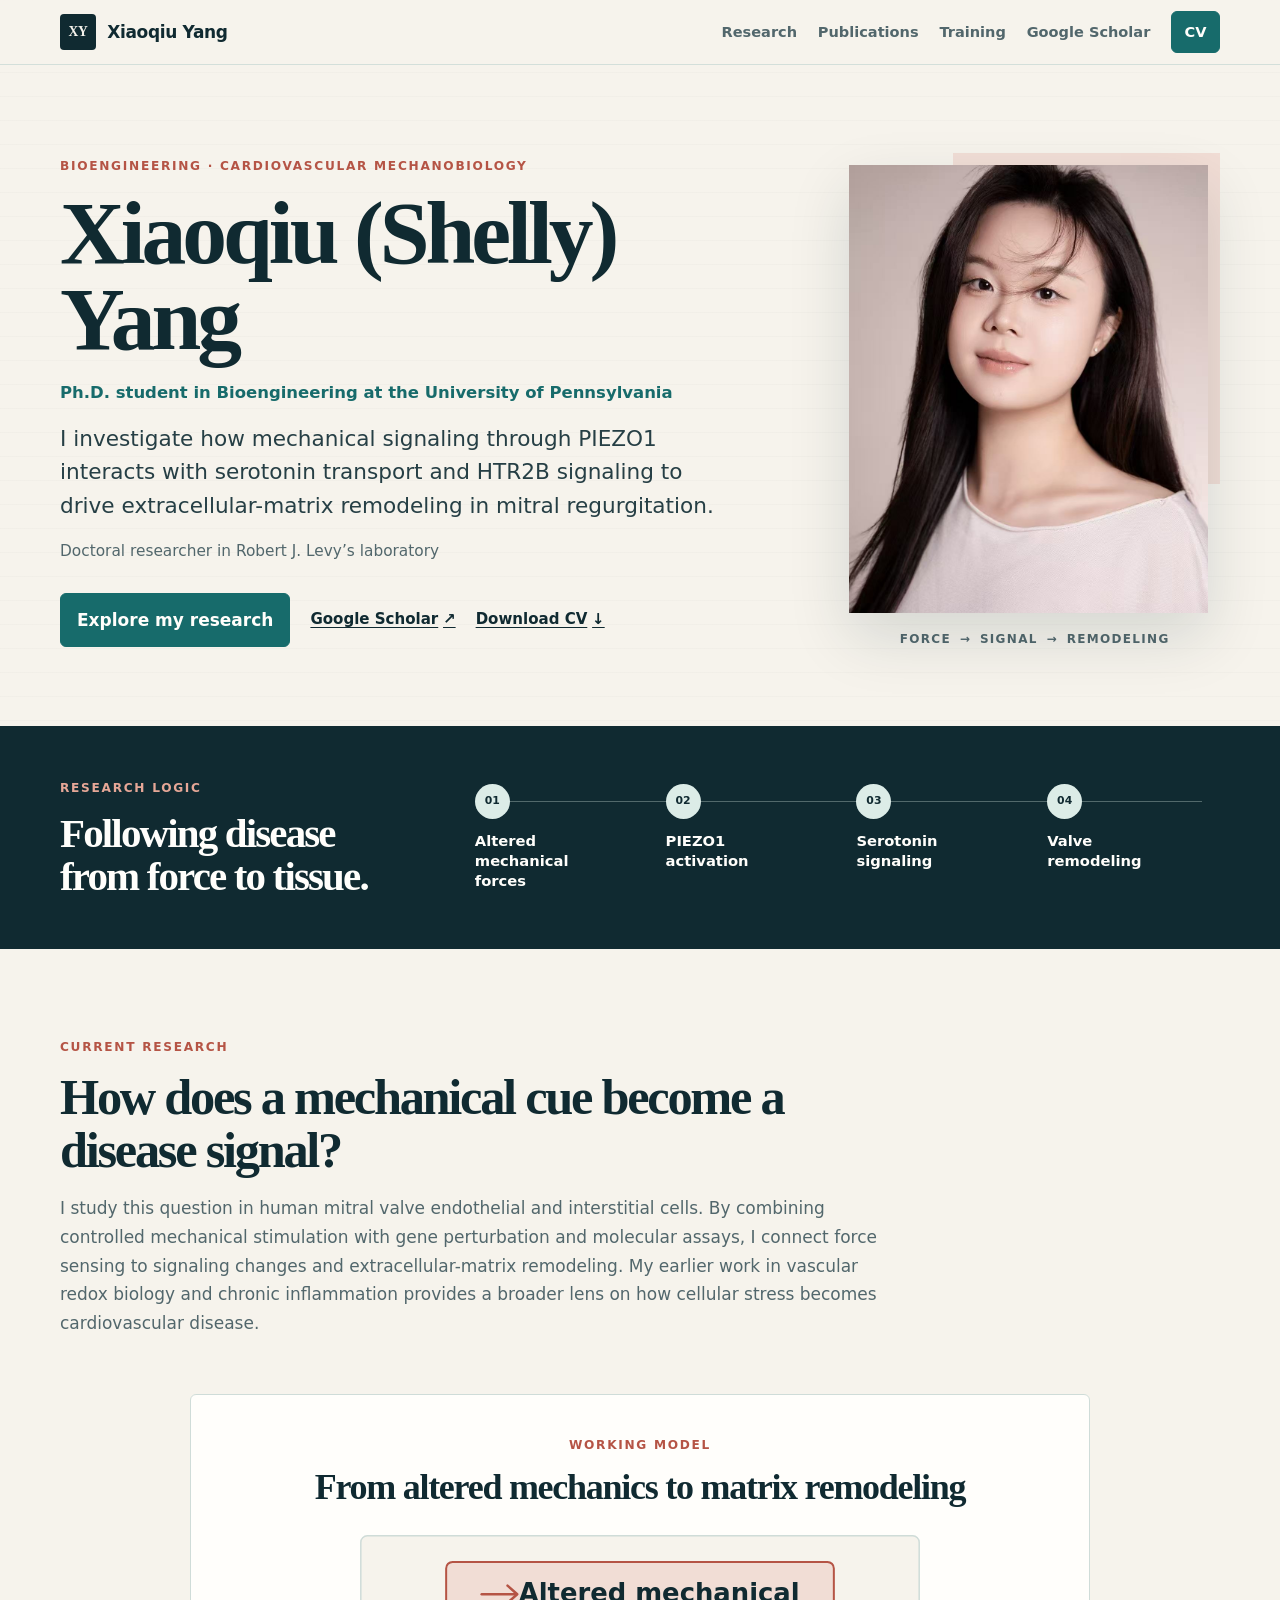
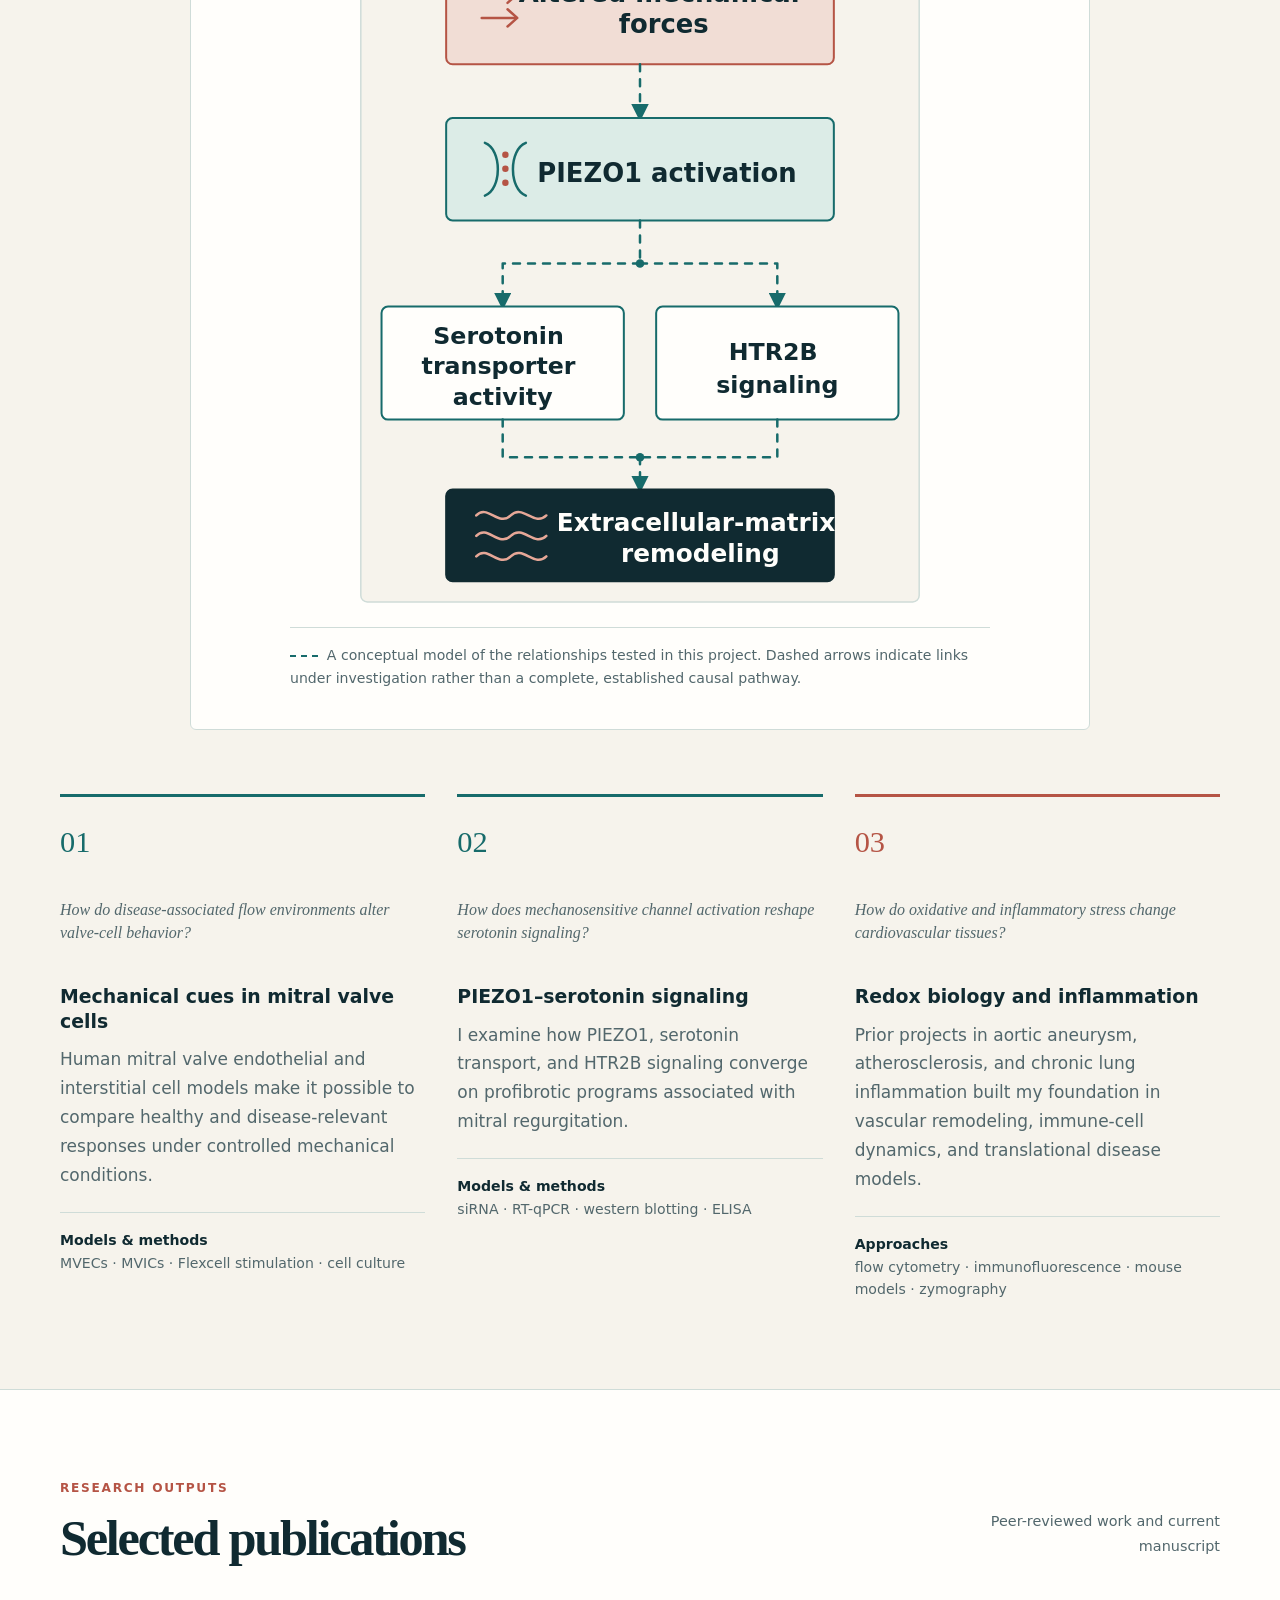
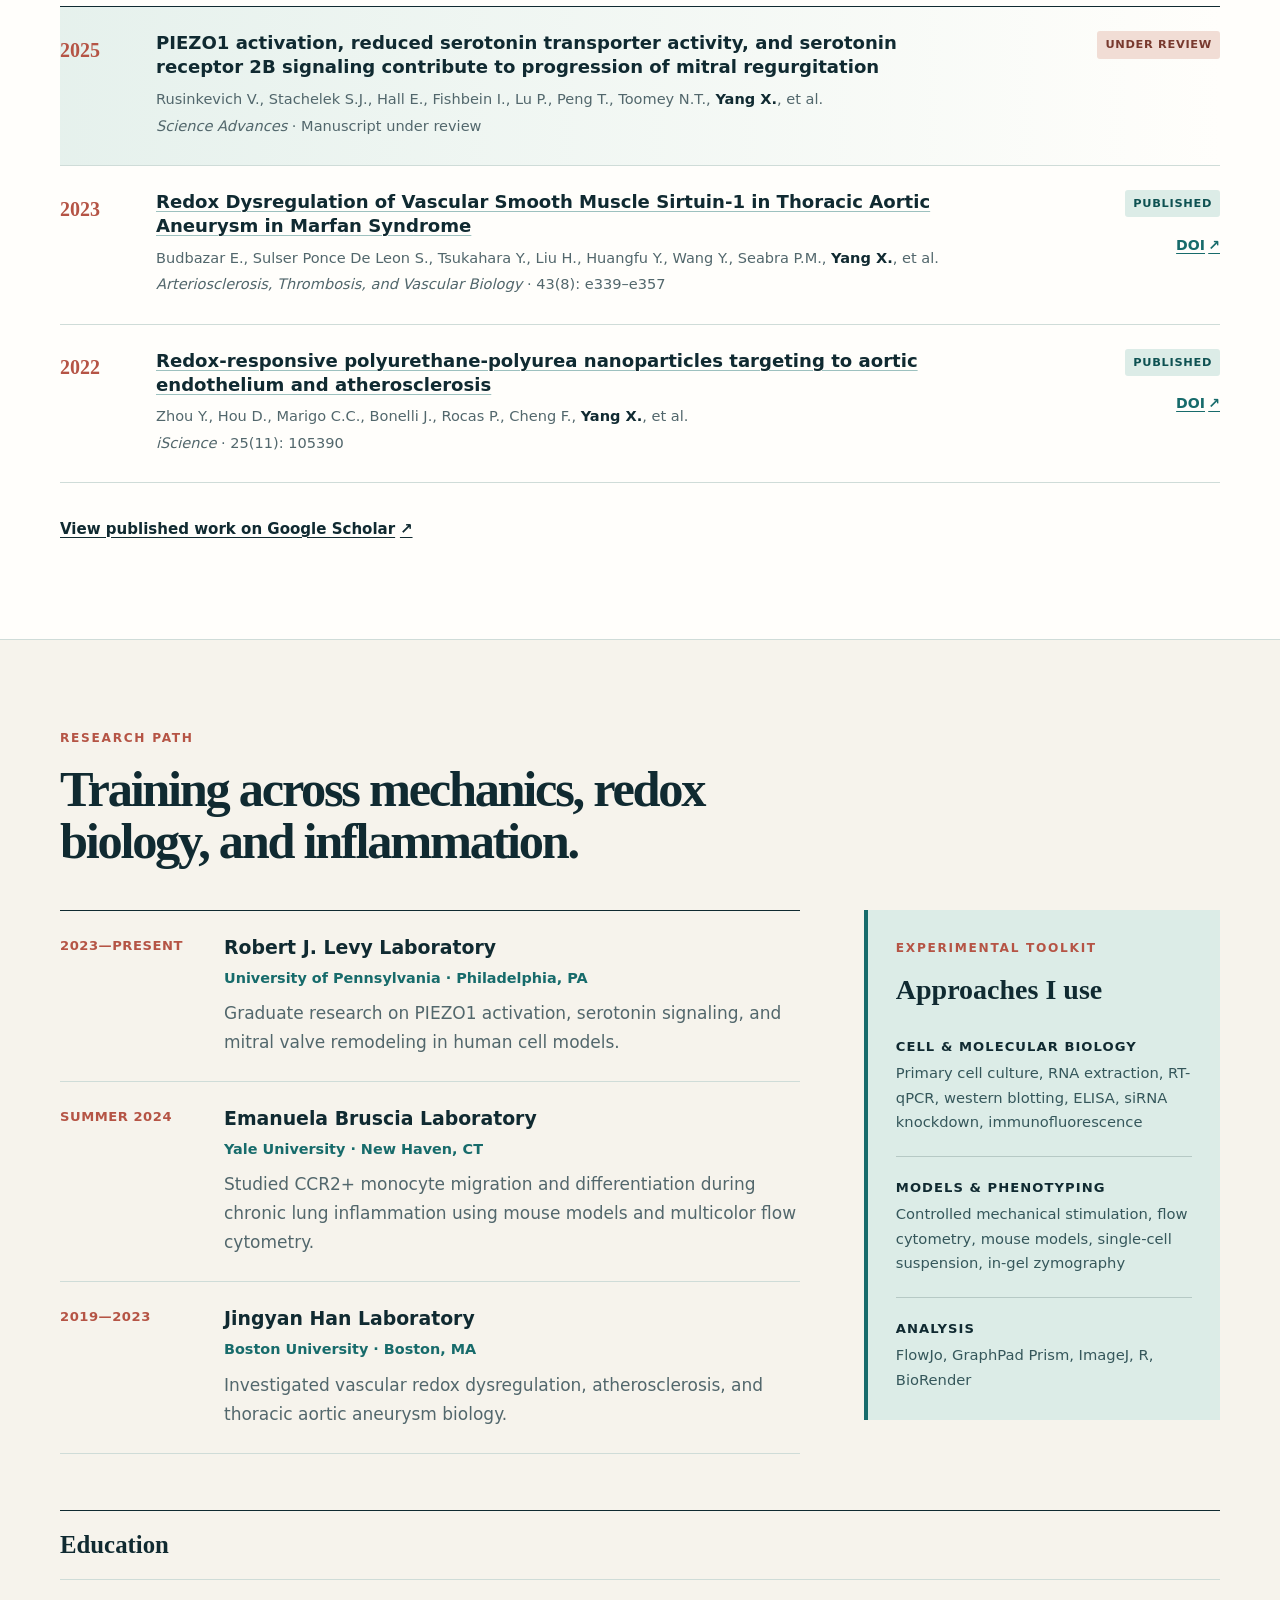
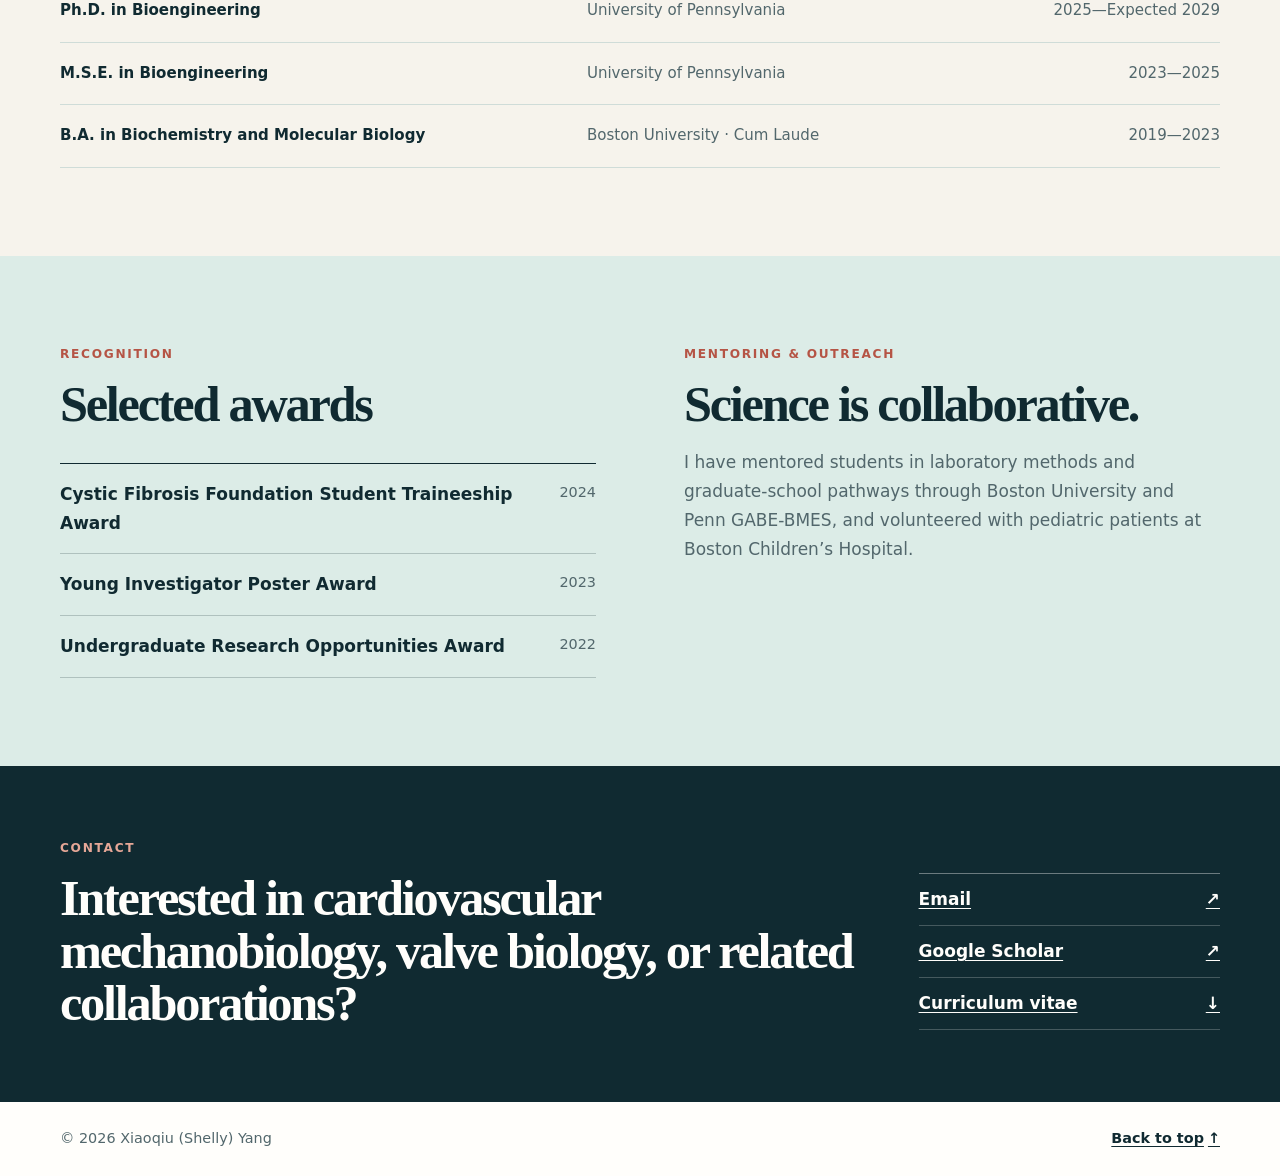
==== commit c1d65a6b: "Add responsive research pathway figure" ====
--- a/index.html
+++ b/index.html
@@ -155,6 +155,86 @@
           </p>
         </div>
 
+        <figure class="research-model" aria-labelledby="research-model-heading" aria-describedby="research-model-caption">
+          <div class="research-model__header">
+            <p class="section-kicker">Working model</p>
+            <h3 id="research-model-heading">From altered mechanics to matrix remodeling</h3>
+          </div>
+
+          <svg class="research-model__graphic" viewBox="0 0 520 620" role="img" aria-labelledby="research-model-svg-title research-model-svg-desc" preserveAspectRatio="xMidYMid meet" focusable="false">
+            <title id="research-model-svg-title">Working model of force sensing and matrix remodeling</title>
+            <desc id="research-model-svg-desc">Altered mechanical forces connect to PIEZO1 activation. Two parallel serotonin-related processes, serotonin transporter activity and HTR2B signaling, are then studied in relation to extracellular-matrix remodeling. Dashed arrows mark proposed relationships under investigation.</desc>
+
+            <defs>
+              <marker id="research-model-arrow" viewBox="0 0 10 10" refX="8" refY="5" markerWidth="7" markerHeight="7" orient="auto-start-reverse">
+                <path class="model-arrowhead" d="M 0 0 L 10 5 L 0 10 z"></path>
+              </marker>
+            </defs>
+
+            <rect class="model-canvas" x="0.75" y="0.75" width="518.5" height="618.5" rx="6"></rect>
+
+            <rect class="model-box model-box--force" x="80" y="25" width="360" height="95" rx="6"></rect>
+            <g class="model-icon model-icon--force" aria-hidden="true">
+              <path d="M113 55 H145"></path>
+              <path d="M137 47 L146 55 L137 63"></path>
+              <path d="M113 77 H145"></path>
+              <path d="M137 69 L146 77 L137 85"></path>
+            </g>
+            <text class="model-label" x="282" y="62" text-anchor="middle">
+              <tspan x="282">Altered mechanical</tspan>
+              <tspan x="282" dy="29">forces</tspan>
+            </text>
+
+            <path class="model-connector" d="M260 120 V170" marker-end="url(#research-model-arrow)"></path>
+
+            <rect class="model-box model-box--signal" x="80" y="170" width="360" height="95" rx="6"></rect>
+            <g class="model-icon model-icon--channel" aria-hidden="true">
+              <path d="M116 193 C132 199 132 236 116 242"></path>
+              <path d="M154 193 C138 199 138 236 154 242"></path>
+              <circle cx="135" cy="204" r="3"></circle>
+              <circle cx="135" cy="217" r="3"></circle>
+              <circle cx="135" cy="230" r="3"></circle>
+            </g>
+            <text class="model-label" x="285" y="229" text-anchor="middle">PIEZO1 activation</text>
+
+            <path class="model-connector" d="M260 265 V305"></path>
+            <circle class="model-junction" cx="260" cy="305" r="4"></circle>
+            <path class="model-connector" d="M260 305 H132.5 V345" marker-end="url(#research-model-arrow)"></path>
+            <path class="model-connector" d="M260 305 H387.5 V345" marker-end="url(#research-model-arrow)"></path>
+
+            <rect class="model-box model-box--branch" x="20" y="345" width="225" height="105" rx="6"></rect>
+            <text class="model-label model-label--branch" x="132.5" y="380" text-anchor="middle">
+              <tspan x="132.5">Serotonin</tspan>
+              <tspan x="132.5" dy="28">transporter</tspan>
+              <tspan x="132.5" dy="28">activity</tspan>
+            </text>
+
+            <rect class="model-box model-box--branch" x="275" y="345" width="225" height="105" rx="6"></rect>
+            <text class="model-label model-label--branch" x="387.5" y="395" text-anchor="middle">
+              <tspan x="387.5">HTR2B</tspan>
+              <tspan x="387.5" dy="30">signaling</tspan>
+            </text>
+
+            <path class="model-connector" d="M132.5 450 V485 H260"></path>
+            <path class="model-connector" d="M387.5 450 V485 H260"></path>
+            <circle class="model-junction" cx="260" cy="485" r="4"></circle>
+            <path class="model-connector" d="M260 485 V515" marker-end="url(#research-model-arrow)"></path>
+
+            <rect class="model-box model-box--outcome" x="80" y="515" width="360" height="85" rx="6"></rect>
+            <g class="model-icon model-icon--matrix" aria-hidden="true">
+              <path d="M108 539 C118 528 129 550 140 539 C151 528 162 550 173 539"></path>
+              <path d="M108 558 C118 547 129 569 140 558 C151 547 162 569 173 558"></path>
+              <path d="M108 577 C118 566 129 588 140 577 C151 566 162 588 173 577"></path>
+            </g>
+            <text class="model-label model-label--inverse" x="316" y="553" text-anchor="middle">
+              <tspan x="316">Extracellular-matrix</tspan>
+              <tspan x="316" dy="29">remodeling</tspan>
+            </text>
+          </svg>
+
+          <figcaption id="research-model-caption">A conceptual model of the relationships tested in this project. Dashed arrows indicate links under investigation rather than a complete, established causal pathway.</figcaption>
+        </figure>
+
         <div class="research-grid">
           <article class="research-item">
             <span class="item-number" aria-hidden="true">01</span>
--- a/styles.css
+++ b/styles.css
@@ -493,6 +493,145 @@
   color: var(--muted);
 }
 
+.research-model {
+  max-width: 900px;
+  margin: 0 auto 64px;
+  padding: clamp(22px, 4vw, 40px);
+  background: var(--surface);
+  border: 1px solid var(--line);
+  border-radius: 6px;
+}
+
+.research-model__header {
+  max-width: 680px;
+  margin: 0 auto 1.5rem;
+  text-align: center;
+}
+
+.research-model__header .section-kicker {
+  margin-bottom: 0.5rem;
+}
+
+.research-model__header h3 {
+  margin-bottom: 0;
+  font-family: Newsreader, "Iowan Old Style", "Palatino Linotype", Georgia, serif;
+  font-size: clamp(1.6rem, 3vw, 2.25rem);
+  font-weight: 600;
+  letter-spacing: -0.035em;
+}
+
+.research-model__graphic {
+  width: min(100%, 560px);
+  height: auto;
+  display: block;
+  margin-inline: auto;
+}
+
+.research-model__graphic path,
+.research-model__graphic rect,
+.research-model__graphic circle {
+  vector-effect: non-scaling-stroke;
+}
+
+.model-canvas {
+  fill: var(--paper);
+  stroke: var(--line);
+  stroke-width: 1.5;
+}
+
+.model-box {
+  stroke-width: 2;
+}
+
+.model-box--force {
+  fill: var(--coral-soft);
+  stroke: var(--coral);
+}
+
+.model-box--signal {
+  fill: var(--aqua);
+  stroke: var(--teal);
+}
+
+.model-box--branch {
+  fill: var(--surface);
+  stroke: var(--teal);
+}
+
+.model-box--outcome {
+  fill: var(--ink);
+  stroke: var(--ink);
+}
+
+.model-label {
+  fill: var(--ink);
+  font-family: "IBM Plex Sans", Inter, ui-sans-serif, system-ui, sans-serif;
+  font-size: 24px;
+  font-weight: 800;
+}
+
+.model-label--branch {
+  font-size: 22px;
+}
+
+.model-label--inverse {
+  fill: var(--surface);
+  font-size: 23px;
+}
+
+.model-connector {
+  fill: none;
+  stroke: var(--teal);
+  stroke-width: 2.5;
+  stroke-dasharray: 7 8;
+  stroke-linecap: round;
+  stroke-linejoin: round;
+}
+
+.model-arrowhead,
+.model-junction {
+  fill: var(--teal);
+}
+
+.model-icon {
+  fill: none;
+  stroke: var(--coral);
+  stroke-width: 2.5;
+  stroke-linecap: round;
+  stroke-linejoin: round;
+}
+
+.model-icon--channel {
+  stroke: var(--teal);
+}
+
+.model-icon--channel circle {
+  fill: var(--coral);
+  stroke: none;
+}
+
+.model-icon--matrix {
+  stroke: #e6a797;
+}
+
+.research-model figcaption {
+  max-width: 700px;
+  margin: 1.5rem auto 0;
+  padding-top: 1rem;
+  color: var(--muted);
+  border-top: 1px solid var(--line);
+  font-size: 0.88rem;
+  line-height: 1.6;
+}
+
+.research-model figcaption::before {
+  content: "";
+  width: 28px;
+  margin: 0 0.55rem 0.2rem 0;
+  display: inline-block;
+  border-top: 2px dashed var(--teal);
+}
+
 .research-grid {
   display: grid;
   grid-template-columns: repeat(3, minmax(0, 1fr));
@@ -1072,6 +1211,20 @@
     margin-bottom: 40px;
   }
 
+  .research-model {
+    margin-bottom: 48px;
+    padding: 20px 8px 18px;
+  }
+
+  .research-model__header {
+    padding-inline: 10px;
+    text-align: left;
+  }
+
+  .research-model figcaption {
+    margin-inline: 10px;
+  }
+
   .toolkit {
     padding: 22px;
   }
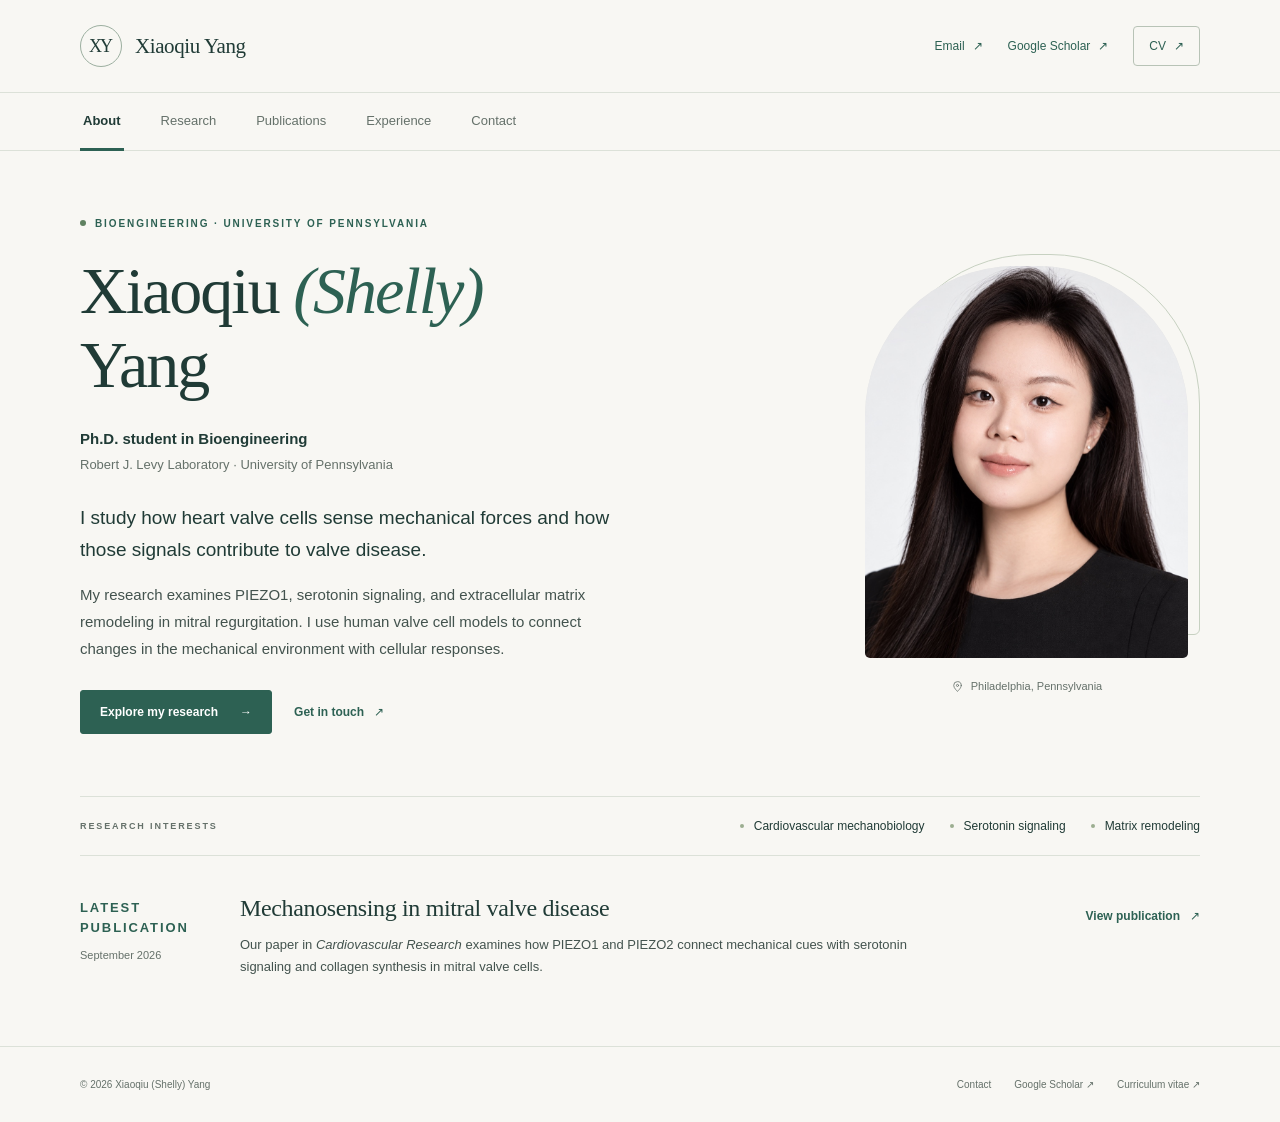
==== commit 5e50bff0: "Redesign academic website with separate tabbed pages" ====
--- a/index.html
+++ b/index.html
@@ -1,464 +1,133 @@
 <!doctype html>
-<html lang="en" class="no-js">
+<!-- Generated by scripts/build.py from content/about.html. -->
+<html lang="en">
 <head>
   <meta charset="utf-8">
   <meta name="viewport" content="width=device-width, initial-scale=1">
-  <script>document.documentElement.classList.remove('no-js'); document.documentElement.classList.add('js');</script>
-  <title>Xiaoqiu (Shelly) Yang — Mitral Valve Mechanobiology | Penn Bioengineering</title>
-  <meta name="description" content="Xiaoqiu (Shelly) Yang is a Penn Bioengineering Ph.D. student studying PIEZO1, serotonin signaling, and extracellular-matrix remodeling in mitral valve disease.">
+  <title>Xiaoqiu (Shelly) Yang | Penn Bioengineering</title>
+  <meta name="description" content="Xiaoqiu (Shelly) Yang is a Penn Bioengineering Ph.D. student studying how mechanical forces and serotonin signaling contribute to mitral valve disease.">
   <meta name="author" content="Xiaoqiu (Shelly) Yang">
-  <meta name="theme-color" content="#102a31">
+  <meta name="theme-color" content="#f8f7f3">
   <link rel="canonical" href="https://shellyyang00-oss.github.io/">
 
-  <meta property="og:title" content="Xiaoqiu (Shelly) Yang — Mitral Valve Mechanobiology">
-  <meta property="og:description" content="Penn Bioengineering Ph.D. student connecting mechanical cues, PIEZO1–serotonin signaling, and mitral valve remodeling.">
+  <meta property="og:title" content="Xiaoqiu (Shelly) Yang | Penn Bioengineering">
+  <meta property="og:description" content="Xiaoqiu (Shelly) Yang is a Penn Bioengineering Ph.D. student studying how mechanical forces and serotonin signaling contribute to mitral valve disease.">
   <meta property="og:type" content="profile">
   <meta property="og:url" content="https://shellyyang00-oss.github.io/">
   <meta property="og:image" content="https://shellyyang00-oss.github.io/assets/img/og.png">
   <meta property="og:image:width" content="1200">
   <meta property="og:image:height" content="630">
-  <meta property="og:image:alt" content="Xiaoqiu (Shelly) Yang — Mitral valve mechanobiology">
+  <meta property="og:image:alt" content="Xiaoqiu (Shelly) Yang, Penn Bioengineering: cardiovascular mechanobiology">
   <meta name="twitter:card" content="summary_large_image">
-  <meta name="twitter:title" content="Xiaoqiu (Shelly) Yang — Mitral Valve Mechanobiology">
-  <meta name="twitter:description" content="Penn Bioengineering Ph.D. student connecting mechanical cues, PIEZO1–serotonin signaling, and mitral valve remodeling.">
+  <meta name="twitter:title" content="Xiaoqiu (Shelly) Yang | Penn Bioengineering">
+  <meta name="twitter:description" content="Xiaoqiu (Shelly) Yang is a Penn Bioengineering Ph.D. student studying how mechanical forces and serotonin signaling contribute to mitral valve disease.">
   <meta name="twitter:image" content="https://shellyyang00-oss.github.io/assets/img/og.png">
-
   <link rel="icon" href="assets/img/favicon.svg" type="image/svg+xml">
   <link rel="stylesheet" href="styles.css">
-
-  <script type="application/ld+json">
-  {
-    "@context": "https://schema.org",
-    "@type": "Person",
-    "name": "Xiaoqiu Yang",
-    "alternateName": "Shelly Yang",
-    "url": "https://shellyyang00-oss.github.io/",
-    "image": "https://shellyyang00-oss.github.io/assets/img/profile.jpg",
-    "email": "mailto:xiaoqiuy@seas.upenn.edu",
-    "sameAs": [
-      "https://scholar.google.com/citations?hl=en&user=ShQ3XMwAAAAJ"
-    ],
-    "affiliation": {
-      "@type": "CollegeOrUniversity",
-      "name": "University of Pennsylvania"
-    },
-    "alumniOf": [
-      {
-        "@type": "CollegeOrUniversity",
-        "name": "Boston University"
-      }
-    ],
-    "jobTitle": "Ph.D. Student in Bioengineering",
-    "knowsAbout": [
-      "Mitral valve mechanobiology",
-      "PIEZO1 mechanotransduction",
-      "Serotonin signaling",
-      "Extracellular-matrix remodeling",
-      "Cardiovascular redox biology",
-      "Inflammation"
-    ]
-  }
-  </script>
+  <script src="assets/site.js" defer></script>
+<script type="application/ld+json">{"@context": "https://schema.org", "@type": "Person", "name": "Xiaoqiu Yang", "alternateName": "Shelly Yang", "url": "https://shellyyang00-oss.github.io/", "image": "https://shellyyang00-oss.github.io/assets/img/profile.jpg", "email": "mailto:xiaoqiuy@seas.upenn.edu", "sameAs": ["https://scholar.google.com/citations?hl=en&user=ShQ3XMwAAAAJ"], "affiliation": {"@type": "CollegeOrUniversity", "name": "University of Pennsylvania"}, "alumniOf": [{"@type": "CollegeOrUniversity", "name": "Boston University"}], "jobTitle": "Ph.D. Student in Bioengineering", "knowsAbout": ["Mitral valve mechanobiology", "PIEZO1 mechanotransduction", "Serotonin signaling", "Extracellular matrix remodeling", "Cardiovascular redox biology"]}</script>
 </head>
 <body>
   <a class="skip-link" href="#main">Skip to content</a>
+  <header class="site-header">
+    <div class="container masthead">
+      <a class="brand" href="index.html" aria-label="Xiaoqiu Yang, About"><span class="brand-mark" aria-hidden="true">XY</span><span class="brand-name">Xiaoqiu Yang</span></a>
+      <div class="masthead-links">
+        <a class="desktop-link" href="mailto:xiaoqiuy@seas.upenn.edu">Email <span aria-hidden="true">↗</span></a>
+        <a class="desktop-link" href="https://scholar.google.com/citations?hl=en&amp;user=ShQ3XMwAAAAJ">Google Scholar <span aria-hidden="true">↗</span></a>
+        <a class="cv-link" href="assets/cv/Xiaoqiu_Yang_Resume.pdf">CV <span aria-hidden="true">↗</span></a>
+      </div>
+    </div>
+    <div class="nav-wrap"><nav class="container page-nav" aria-label="Main navigation">
+        <a href="index.html" aria-current="page">About</a>
+        <a href="research.html">Research</a>
+        <a href="publications.html">Publications</a>
+        <a href="experience.html">Experience</a>
+        <a href="contact.html">Contact</a>
+    </nav></div>
+  </header>
+  <main id="main" tabindex="-1">
+<div class="container">
+  <section class="about-hero" aria-labelledby="about-title">
+    <div class="about-copy">
+      <p class="eyebrow">
+        <span class="eyebrow-dot" aria-hidden="true"></span>Bioengineering ·
+        University of Pennsylvania
+      </p>
+      <h1 id="about-title">
+        Xiaoqiu <span class="preferred-name">(Shelly)</span><br />
+        Yang
+      </h1>
+      <p class="role">Ph.D. student in Bioengineering</p>
+      <p class="affiliation">
+        Robert J. Levy Laboratory · University of Pennsylvania
+      </p>
+      <div class="bio">
+        <p class="intro">
+          I study how heart valve cells sense mechanical forces and how those
+          signals contribute to valve disease.
+        </p>
+        <p>
+          My research examines PIEZO1, serotonin signaling, and extracellular
+          matrix remodeling in mitral regurgitation. I use human valve cell
+          models to connect changes in the mechanical environment with cellular
+          responses.
+        </p>
+      </div>
+      <div class="actions">
+        <a class="button" href="research.html"
+          >Explore my research <span aria-hidden="true">→</span></a
+        >
+        <a class="text-link" href="contact.html"
+          >Get in touch <span aria-hidden="true">↗</span></a
+        >
+      </div>
+    </div>
+    <figure class="portrait">
+      <img
+        src="assets/img/profile.jpg"
+        alt="Xiaoqiu (Shelly) Yang"
+        width="1100"
+        height="1100"
+        fetchpriority="high"
+      />
+      <figcaption>
+        <svg class="icon" viewBox="0 0 24 24" aria-hidden="true">
+          <path d="M19 10c0 5-7 11-7 11S5 15 5 10a7 7 0 1 1 14 0Z" />
+          <circle cx="12" cy="10" r="2" />
+        </svg>
+        Philadelphia, Pennsylvania
+      </figcaption>
+    </figure>
+  </section>
+  <aside class="interest-strip" aria-label="Research interests">
+    <p class="eyebrow">Research interests</p>
+    <ul class="interests">
+      <li>Cardiovascular mechanobiology</li>
+      <li>Serotonin signaling</li>
+      <li>Matrix remodeling</li>
+    </ul>
+  </aside>
+  <section class="home-highlight" aria-labelledby="latest-title">
+    <div>
+      <p class="eyebrow">Latest publication</p>
+      <time class="date-label" datetime="2026-09-03">September 2026</time>
+    </div>
+    <div>
+      <h2 id="latest-title">Mechanosensing in mitral valve disease</h2>
+      <p>
+        Our paper in <em>Cardiovascular Research</em> examines how PIEZO1 and
+        PIEZO2 connect mechanical cues with serotonin signaling and collagen
+        synthesis in mitral valve cells.
+      </p>
+    </div>
+    <a class="text-link" href="publications.html#stachelek-2026"
+      >View publication <span aria-hidden="true">↗</span></a
+    >
+  </section>
+</div>
 
-  <header class="site-header" id="top">
-    <nav class="nav container" aria-label="Main navigation">
-      <a class="brand" href="#top" aria-label="Xiaoqiu Yang homepage">
-        <span class="brand-mark" aria-hidden="true">XY</span>
-        <span class="brand-text">Xiaoqiu Yang</span>
-      </a>
-
-      <button class="menu-toggle" type="button" aria-expanded="false" aria-controls="site-menu">
-        <span>Menu</span>
-        <span class="menu-icon" aria-hidden="true"></span>
-      </button>
-
-      <ul class="nav-menu" id="site-menu">
-        <li><a href="#research">Research</a></li>
-        <li><a href="#publications">Publications</a></li>
-        <li><a href="#training">Training</a></li>
-        <li><a href="https://scholar.google.com/citations?hl=en&amp;user=ShQ3XMwAAAAJ">Google Scholar</a></li>
-        <li><a class="button button-small" href="assets/cv/Xiaoqiu_Yang_Resume.pdf">CV</a></li>
-      </ul>
-    </nav>
-  </header>
-
-  <main id="main">
-    <section class="hero">
-      <div class="container hero-grid">
-        <div class="hero-copy">
-          <p class="eyebrow">Bioengineering · Cardiovascular mechanobiology</p>
-          <h1>Xiaoqiu <span class="nowrap">(Shelly)</span> Yang</h1>
-          <p class="role">Ph.D. student in Bioengineering at the University of Pennsylvania</p>
-          <p class="lead">
-            I investigate how mechanical signaling through PIEZO1 interacts with serotonin transport and HTR2B signaling to drive extracellular-matrix remodeling in mitral regurgitation.
-          </p>
-          <p class="hero-context">Doctoral researcher in Robert J. Levy’s laboratory</p>
-          <div class="hero-actions" aria-label="Primary actions">
-            <a class="button" href="#research">Explore my research</a>
-            <a class="text-action" href="https://scholar.google.com/citations?hl=en&amp;user=ShQ3XMwAAAAJ">Google Scholar <span aria-hidden="true">↗</span></a>
-            <a class="text-action" href="assets/cv/Xiaoqiu_Yang_Resume.pdf">Download CV <span aria-hidden="true">↓</span></a>
-          </div>
-        </div>
-
-        <figure class="portrait">
-          <div class="portrait-frame">
-            <img src="assets/img/profile.jpg" alt="Portrait of Xiaoqiu (Shelly) Yang" width="960" height="1440" fetchpriority="high">
-          </div>
-          <figcaption>
-            <span>Force</span>
-            <span aria-hidden="true">→</span>
-            <span>Signal</span>
-            <span aria-hidden="true">→</span>
-            <span>Remodeling</span>
-          </figcaption>
-        </figure>
-      </div>
-    </section>
-
-    <section class="pathway-section" aria-labelledby="pathway-title">
-      <div class="container pathway-layout">
-        <div>
-          <p class="section-kicker">Research logic</p>
-          <h2 id="pathway-title">Following disease from force to tissue.</h2>
-        </div>
-        <ol class="pathway">
-          <li>
-            <span class="pathway-number">01</span>
-            <strong>Altered mechanical forces</strong>
-          </li>
-          <li>
-            <span class="pathway-number">02</span>
-            <strong>PIEZO1 activation</strong>
-          </li>
-          <li>
-            <span class="pathway-number">03</span>
-            <strong>Serotonin signaling</strong>
-          </li>
-          <li>
-            <span class="pathway-number">04</span>
-            <strong>Valve remodeling</strong>
-          </li>
-        </ol>
-      </div>
-    </section>
-
-    <section class="section" id="research">
-      <div class="container">
-        <div class="section-intro">
-          <p class="section-kicker">Current research</p>
-          <h2>How does a mechanical cue become a disease signal?</h2>
-          <p>
-            I study this question in human mitral valve endothelial and interstitial cells. By combining controlled mechanical stimulation with gene perturbation and molecular assays, I connect force sensing to signaling changes and extracellular-matrix remodeling. My earlier work in vascular redox biology and chronic inflammation provides a broader lens on how cellular stress becomes cardiovascular disease.
-          </p>
-        </div>
-
-        <figure class="research-model" aria-labelledby="research-model-heading" aria-describedby="research-model-caption">
-          <div class="research-model__header">
-            <p class="section-kicker">Working model</p>
-            <h3 id="research-model-heading">From altered mechanics to matrix remodeling</h3>
-          </div>
-
-          <svg class="research-model__graphic" viewBox="0 0 520 620" role="img" aria-labelledby="research-model-svg-title research-model-svg-desc" preserveAspectRatio="xMidYMid meet" focusable="false">
-            <title id="research-model-svg-title">Working model of force sensing and matrix remodeling</title>
-            <desc id="research-model-svg-desc">Altered mechanical forces connect to PIEZO1 activation. Two parallel serotonin-related processes, serotonin transporter activity and HTR2B signaling, are then studied in relation to extracellular-matrix remodeling. Dashed arrows mark proposed relationships under investigation.</desc>
-
-            <defs>
-              <marker id="research-model-arrow" viewBox="0 0 10 10" refX="8" refY="5" markerWidth="7" markerHeight="7" orient="auto-start-reverse">
-                <path class="model-arrowhead" d="M 0 0 L 10 5 L 0 10 z"></path>
-              </marker>
-            </defs>
-
-            <rect class="model-canvas" x="0.75" y="0.75" width="518.5" height="618.5" rx="6"></rect>
-
-            <rect class="model-box model-box--force" x="80" y="25" width="360" height="95" rx="6"></rect>
-            <g class="model-icon model-icon--force" aria-hidden="true">
-              <path d="M113 55 H145"></path>
-              <path d="M137 47 L146 55 L137 63"></path>
-              <path d="M113 77 H145"></path>
-              <path d="M137 69 L146 77 L137 85"></path>
-            </g>
-            <text class="model-label" x="282" y="62" text-anchor="middle">
-              <tspan x="282">Altered mechanical</tspan>
-              <tspan x="282" dy="29">forces</tspan>
-            </text>
-
-            <path class="model-connector" d="M260 120 V170" marker-end="url(#research-model-arrow)"></path>
-
-            <rect class="model-box model-box--signal" x="80" y="170" width="360" height="95" rx="6"></rect>
-            <g class="model-icon model-icon--channel" aria-hidden="true">
-              <path d="M116 193 C132 199 132 236 116 242"></path>
-              <path d="M154 193 C138 199 138 236 154 242"></path>
-              <circle cx="135" cy="204" r="3"></circle>
-              <circle cx="135" cy="217" r="3"></circle>
-              <circle cx="135" cy="230" r="3"></circle>
-            </g>
-            <text class="model-label" x="285" y="229" text-anchor="middle">PIEZO1 activation</text>
-
-            <path class="model-connector" d="M260 265 V305"></path>
-            <circle class="model-junction" cx="260" cy="305" r="4"></circle>
-            <path class="model-connector" d="M260 305 H132.5 V345" marker-end="url(#research-model-arrow)"></path>
-            <path class="model-connector" d="M260 305 H387.5 V345" marker-end="url(#research-model-arrow)"></path>
-
-            <rect class="model-box model-box--branch" x="20" y="345" width="225" height="105" rx="6"></rect>
-            <text class="model-label model-label--branch" x="132.5" y="380" text-anchor="middle">
-              <tspan x="132.5">Serotonin</tspan>
-              <tspan x="132.5" dy="28">transporter</tspan>
-              <tspan x="132.5" dy="28">activity</tspan>
-            </text>
-
-            <rect class="model-box model-box--branch" x="275" y="345" width="225" height="105" rx="6"></rect>
-            <text class="model-label model-label--branch" x="387.5" y="395" text-anchor="middle">
-              <tspan x="387.5">HTR2B</tspan>
-              <tspan x="387.5" dy="30">signaling</tspan>
-            </text>
-
-            <path class="model-connector" d="M132.5 450 V485 H260"></path>
-            <path class="model-connector" d="M387.5 450 V485 H260"></path>
-            <circle class="model-junction" cx="260" cy="485" r="4"></circle>
-            <path class="model-connector" d="M260 485 V515" marker-end="url(#research-model-arrow)"></path>
-
-            <rect class="model-box model-box--outcome" x="80" y="515" width="360" height="85" rx="6"></rect>
-            <g class="model-icon model-icon--matrix" aria-hidden="true">
-              <path d="M108 539 C118 528 129 550 140 539 C151 528 162 550 173 539"></path>
-              <path d="M108 558 C118 547 129 569 140 558 C151 547 162 569 173 558"></path>
-              <path d="M108 577 C118 566 129 588 140 577 C151 566 162 588 173 577"></path>
-            </g>
-            <text class="model-label model-label--inverse" x="316" y="553" text-anchor="middle">
-              <tspan x="316">Extracellular-matrix</tspan>
-              <tspan x="316" dy="29">remodeling</tspan>
-            </text>
-          </svg>
-
-          <figcaption id="research-model-caption">A conceptual model of the relationships tested in this project. Dashed arrows indicate links under investigation rather than a complete, established causal pathway.</figcaption>
-        </figure>
-
-        <div class="research-grid">
-          <article class="research-item">
-            <span class="item-number" aria-hidden="true">01</span>
-            <p class="research-question">How do disease-associated flow environments alter valve-cell behavior?</p>
-            <h3>Mechanical cues in mitral valve cells</h3>
-            <p>Human mitral valve endothelial and interstitial cell models make it possible to compare healthy and disease-relevant responses under controlled mechanical conditions.</p>
-            <p class="methods"><strong>Models &amp; methods</strong> MVECs · MVICs · Flexcell stimulation · cell culture</p>
-          </article>
-
-          <article class="research-item">
-            <span class="item-number" aria-hidden="true">02</span>
-            <p class="research-question">How does mechanosensitive channel activation reshape serotonin signaling?</p>
-            <h3>PIEZO1–serotonin signaling</h3>
-            <p>I examine how PIEZO1, serotonin transport, and HTR2B signaling converge on profibrotic programs associated with mitral regurgitation.</p>
-            <p class="methods"><strong>Models &amp; methods</strong> siRNA · RT-qPCR · western blotting · ELISA</p>
-          </article>
-
-          <article class="research-item prior-work">
-            <span class="item-number" aria-hidden="true">03</span>
-            <p class="research-question">How do oxidative and inflammatory stress change cardiovascular tissues?</p>
-            <h3>Redox biology and inflammation</h3>
-            <p>Prior projects in aortic aneurysm, atherosclerosis, and chronic lung inflammation built my foundation in vascular remodeling, immune-cell dynamics, and translational disease models.</p>
-            <p class="methods"><strong>Approaches</strong> flow cytometry · immunofluorescence · mouse models · zymography</p>
-          </article>
-        </div>
-      </div>
-    </section>
-
-    <section class="section publications-section" id="publications">
-      <div class="container">
-        <div class="section-heading-row">
-          <div>
-            <p class="section-kicker">Research outputs</p>
-            <h2>Selected publications</h2>
-          </div>
-          <p class="section-note">Peer-reviewed work and current manuscript</p>
-        </div>
-
-        <div class="publication-list">
-          <article class="publication-row featured-publication">
-            <div class="publication-year">2025</div>
-            <div class="publication-copy">
-              <h3>PIEZO1 activation, reduced serotonin transporter activity, and serotonin receptor 2B signaling contribute to progression of mitral regurgitation</h3>
-              <p class="publication-authors">Rusinkevich V., Stachelek S.J., Hall E., Fishbein I., Lu P., Peng T., Toomey N.T., <strong>Yang X.</strong>, et al.</p>
-              <p class="publication-venue"><em>Science Advances</em> · Manuscript under review</p>
-            </div>
-            <div class="publication-action">
-              <span class="status status-review">Under review</span>
-            </div>
-          </article>
-
-          <article class="publication-row">
-            <div class="publication-year">2023</div>
-            <div class="publication-copy">
-              <h3><a href="https://doi.org/10.1161/ATVBAHA.123.319145">Redox Dysregulation of Vascular Smooth Muscle Sirtuin-1 in Thoracic Aortic Aneurysm in Marfan Syndrome</a></h3>
-              <p class="publication-authors">Budbazar E., Sulser Ponce De Leon S., Tsukahara Y., Liu H., Huangfu Y., Wang Y., Seabra P.M., <strong>Yang X.</strong>, et al.</p>
-              <p class="publication-venue"><em>Arteriosclerosis, Thrombosis, and Vascular Biology</em> · 43(8): e339–e357</p>
-            </div>
-            <div class="publication-action">
-              <span class="status">Published</span>
-              <a href="https://doi.org/10.1161/ATVBAHA.123.319145" aria-label="Open the 2023 ATVB paper">DOI <span aria-hidden="true">↗</span></a>
-            </div>
-          </article>
-
-          <article class="publication-row">
-            <div class="publication-year">2022</div>
-            <div class="publication-copy">
-              <h3><a href="https://doi.org/10.1016/j.isci.2022.105390">Redox-responsive polyurethane-polyurea nanoparticles targeting to aortic endothelium and atherosclerosis</a></h3>
-              <p class="publication-authors">Zhou Y., Hou D., Marigo C.C., Bonelli J., Rocas P., Cheng F., <strong>Yang X.</strong>, et al.</p>
-              <p class="publication-venue"><em>iScience</em> · 25(11): 105390</p>
-            </div>
-            <div class="publication-action">
-              <span class="status">Published</span>
-              <a href="https://doi.org/10.1016/j.isci.2022.105390" aria-label="Open the 2022 iScience paper">DOI <span aria-hidden="true">↗</span></a>
-            </div>
-          </article>
-        </div>
-
-        <a class="scholar-link" href="https://scholar.google.com/citations?hl=en&amp;user=ShQ3XMwAAAAJ">View published work on Google Scholar <span aria-hidden="true">↗</span></a>
-      </div>
-    </section>
-
-    <section class="section" id="training">
-      <div class="container">
-        <div class="section-heading-row">
-          <div>
-            <p class="section-kicker">Research path</p>
-            <h2>Training across mechanics, redox biology, and inflammation.</h2>
-          </div>
-        </div>
-
-        <div class="training-grid">
-          <div class="timeline" aria-label="Research training timeline">
-            <article class="timeline-entry">
-              <div class="timeline-date">2023—Present</div>
-              <div>
-                <h3>Robert J. Levy Laboratory</h3>
-                <p class="meta">University of Pennsylvania · Philadelphia, PA</p>
-                <p>Graduate research on PIEZO1 activation, serotonin signaling, and mitral valve remodeling in human cell models.</p>
-              </div>
-            </article>
-            <article class="timeline-entry">
-              <div class="timeline-date">Summer 2024</div>
-              <div>
-                <h3>Emanuela Bruscia Laboratory</h3>
-                <p class="meta">Yale University · New Haven, CT</p>
-                <p>Studied CCR2+ monocyte migration and differentiation during chronic lung inflammation using mouse models and multicolor flow cytometry.</p>
-              </div>
-            </article>
-            <article class="timeline-entry">
-              <div class="timeline-date">2019—2023</div>
-              <div>
-                <h3>Jingyan Han Laboratory</h3>
-                <p class="meta">Boston University · Boston, MA</p>
-                <p>Investigated vascular redox dysregulation, atherosclerosis, and thoracic aortic aneurysm biology.</p>
-              </div>
-            </article>
-          </div>
-
-          <aside class="toolkit" aria-labelledby="toolkit-title">
-            <p class="section-kicker">Experimental toolkit</p>
-            <h3 id="toolkit-title">Approaches I use</h3>
-            <div class="toolkit-group">
-              <h4>Cell &amp; molecular biology</h4>
-              <p>Primary cell culture, RNA extraction, RT-qPCR, western blotting, ELISA, siRNA knockdown, immunofluorescence</p>
-            </div>
-            <div class="toolkit-group">
-              <h4>Models &amp; phenotyping</h4>
-              <p>Controlled mechanical stimulation, flow cytometry, mouse models, single-cell suspension, in-gel zymography</p>
-            </div>
-            <div class="toolkit-group">
-              <h4>Analysis</h4>
-              <p>FlowJo, GraphPad Prism, ImageJ, R, BioRender</p>
-            </div>
-          </aside>
-        </div>
-
-        <div class="education-ledger" aria-labelledby="education-title">
-          <h3 id="education-title">Education</h3>
-          <div class="education-row">
-            <strong>Ph.D. in Bioengineering</strong>
-            <span>University of Pennsylvania</span>
-            <span>2025—Expected 2029</span>
-          </div>
-          <div class="education-row">
-            <strong>M.S.E. in Bioengineering</strong>
-            <span>University of Pennsylvania</span>
-            <span>2023—2025</span>
-          </div>
-          <div class="education-row">
-            <strong>B.A. in Biochemistry and Molecular Biology</strong>
-            <span>Boston University · Cum Laude</span>
-            <span>2019—2023</span>
-          </div>
-        </div>
-      </div>
-    </section>
-
-    <section class="section recognition-section" id="recognition">
-      <div class="container recognition-grid">
-        <div>
-          <p class="section-kicker">Recognition</p>
-          <h2>Selected awards</h2>
-          <ul class="ruled-list">
-            <li><strong>Cystic Fibrosis Foundation Student Traineeship Award</strong><span>2024</span></li>
-            <li><strong>Young Investigator Poster Award</strong><span>2023</span></li>
-            <li><strong>Undergraduate Research Opportunities Award</strong><span>2022</span></li>
-          </ul>
-        </div>
-        <div class="mentoring-copy">
-          <p class="section-kicker">Mentoring &amp; outreach</p>
-          <h2>Science is collaborative.</h2>
-          <p>I have mentored students in laboratory methods and graduate-school pathways through Boston University and Penn GABE-BMES, and volunteered with pediatric patients at Boston Children’s Hospital.</p>
-        </div>
-      </div>
-    </section>
-
-    <section class="contact-section" id="contact">
-      <div class="container contact-layout">
-        <div>
-          <p class="section-kicker">Contact</p>
-          <h2>Interested in cardiovascular mechanobiology, valve biology, or related collaborations?</h2>
-        </div>
-        <div class="contact-links">
-          <a href="mailto:xiaoqiuy@seas.upenn.edu">Email <span aria-hidden="true">↗</span></a>
-          <a href="https://scholar.google.com/citations?hl=en&amp;user=ShQ3XMwAAAAJ">Google Scholar <span aria-hidden="true">↗</span></a>
-          <a href="assets/cv/Xiaoqiu_Yang_Resume.pdf">Curriculum vitae <span aria-hidden="true">↓</span></a>
-        </div>
-      </div>
-    </section>
   </main>
-
-  <footer class="site-footer">
-    <div class="container footer-grid">
-      <p>© <span id="year">2026</span> Xiaoqiu (Shelly) Yang</p>
-      <a href="#top">Back to top <span aria-hidden="true">↑</span></a>
-    </div>
-  </footer>
-
-  <script>
-    const menuButton = document.querySelector('.menu-toggle');
-    const nav = document.querySelector('.nav');
-    const menuLinks = document.querySelectorAll('.nav-menu a');
-
-    function closeMenu() {
-      nav.classList.remove('nav-open');
-      menuButton.setAttribute('aria-expanded', 'false');
-    }
-
-    menuButton.addEventListener('click', () => {
-      const willOpen = !nav.classList.contains('nav-open');
-      nav.classList.toggle('nav-open', willOpen);
-      menuButton.setAttribute('aria-expanded', String(willOpen));
-    });
-
-    menuLinks.forEach((link) => link.addEventListener('click', closeMenu));
-    document.addEventListener('keydown', (event) => {
-      if (event.key === 'Escape') {
-        closeMenu();
-        menuButton.focus();
-      }
-    });
-
-    document.getElementById('year').textContent = new Date().getFullYear();
-  </script>
+  <footer class="site-footer"><div class="container footer-inner"><p>© <span data-year>2026</span> Xiaoqiu (Shelly) Yang</p><div class="footer-links"><a href="contact.html">Contact</a><a href="https://scholar.google.com/citations?hl=en&amp;user=ShQ3XMwAAAAJ">Google Scholar <span aria-hidden="true">↗</span></a><a href="assets/cv/Xiaoqiu_Yang_Resume.pdf">Curriculum vitae <span aria-hidden="true">↗</span></a></div></div></footer>
 </body>
 </html>
--- a/styles.css
+++ b/styles.css
@@ -1,1282 +1,1376 @@
+@charset "UTF-8";
 :root {
-  --paper: #f6f3ec;
-  --surface: #fffefb;
-  --ink: #102a31;
-  --muted: #52676c;
-  --teal: #176b6b;
-  --teal-dark: #0e5152;
-  --aqua: #dcece7;
-  --coral: #b55445;
-  --coral-soft: #f1ddd5;
-  --line: #cfdcd8;
-  --white: #ffffff;
-  --max-width: 1160px;
-  --shadow: 0 24px 58px rgba(16, 42, 49, 0.14);
-}
-
+  --paper: #f8f7f3;
+  --white: #fff;
+  --ink: #203b36;
+  --text: #43534e;
+  --muted: #65716a;
+  --green: #2d6153;
+  --green-dark: #204b40;
+  --sage: #eaf0e9;
+  --line: #dce1d8;
+  --rust: #9a583f;
+  --serif: Georgia, "Times New Roman", serif;
+  --sans: -apple-system, BlinkMacSystemFont, "Segoe UI", Arial, sans-serif;
+}
 *,
 *::before,
 *::after {
   box-sizing: border-box;
 }
-
 html {
   scroll-behavior: smooth;
-}
-
+  scroll-padding-top: 100px;
+}
 body {
   margin: 0;
-  color: var(--ink);
   background: var(--paper);
-  font-family: "IBM Plex Sans", Inter, ui-sans-serif, system-ui, -apple-system, BlinkMacSystemFont, "Segoe UI", sans-serif;
-  font-size: 1.0625rem;
-  line-height: 1.7;
-  text-rendering: optimizeLegibility;
-}
-
-body::before {
-  content: "";
-  position: fixed;
-  inset: 0;
-  z-index: -1;
-  pointer-events: none;
-  background-image: linear-gradient(rgba(16, 42, 49, 0.018) 1px, transparent 1px);
-  background-size: 100% 24px;
-}
-
+  color: var(--text);
+  font: 16px/1.7 var(--sans);
+  -webkit-font-smoothing: antialiased;
+  min-height: 100vh;
+  display: flex;
+  flex-direction: column;
+}
+main {
+  flex: 1;
+}
+img,
+svg {
+  display: block;
+  max-width: 100%;
+}
+img {
+  height: auto;
+}
+button,
+input {
+  font: inherit;
+}
 a {
-  color: inherit;
-  text-decoration-thickness: 0.08em;
-  text-underline-offset: 0.18em;
-}
-
+  color: var(--green);
+  text-underline-offset: 4px;
+  text-decoration-thickness: 1px;
+}
 a:hover {
-  color: var(--teal);
-}
-
+  color: var(--green-dark);
+}
+a,
 button,
-a {
+summary {
+  touch-action: manipulation;
   -webkit-tap-highlight-color: transparent;
 }
-
 :focus-visible {
-  outline: 3px solid var(--coral);
-  outline-offset: 4px;
-  border-radius: 2px;
-}
-
+  outline: 3px solid var(--rust);
+  outline-offset: 5px;
+}
 h1,
 h2,
 h3,
 h4,
 p,
-figure,
-ol,
-ul {
-  margin-top: 0;
-}
-
+figure {
+  margin: 0;
+}
+h1,
+h2,
+h3,
+h4 {
+  color: var(--ink);
+}
 h1,
 h2,
 h3 {
+  font-family: var(--serif);
+  font-weight: 400;
+}
+h1 {
+  font-size: clamp(42px, 5vw, 64px);
+  line-height: 1.12;
+  letter-spacing: -2px;
+}
+h2 {
+  font-size: clamp(28px, 3.1vw, 38px);
+  line-height: 1.24;
+  letter-spacing: -0.7px;
+}
+h3 {
+  font-size: 25px;
+  line-height: 1.3;
+  letter-spacing: -0.35px;
+}
+h4 {
+  font-size: 14px;
+}
+p + p {
+  margin-top: 16px;
+}
+::selection {
+  background: #d8e6d8;
   color: var(--ink);
 }
-
-h1,
-h2 {
-  font-family: Newsreader, "Iowan Old Style", "Palatino Linotype", Georgia, serif;
-  font-weight: 600;
-  letter-spacing: -0.045em;
-}
-
-h1 {
-  max-width: 760px;
-  margin-bottom: 1.1rem;
-  font-size: clamp(3.3rem, 7vw, 5.7rem);
-  line-height: 0.96;
-}
-
-h2 {
-  margin-bottom: 1.1rem;
-  font-size: clamp(2.1rem, 4vw, 3.15rem);
-  line-height: 1.04;
-}
-
-h3 {
-  margin-bottom: 0.75rem;
-  font-size: 1.18rem;
-  line-height: 1.32;
-}
-
-h4 {
-  margin-bottom: 0.35rem;
-  font-size: 0.82rem;
-  line-height: 1.4;
-  letter-spacing: 0.08em;
-  text-transform: uppercase;
-}
-
-p {
-  margin-bottom: 1rem;
-}
-
 .container {
-  width: min(var(--max-width), calc(100% - 48px));
+  width: min(1120px, calc(100% - 96px));
   margin-inline: auto;
 }
-
 .skip-link {
   position: fixed;
-  top: -100px;
-  left: 18px;
+  top: 12px;
+  left: 12px;
   z-index: 100;
-  padding: 0.7rem 1rem;
-  color: var(--white);
+  padding: 10px 20px;
   background: var(--ink);
-}
-
+  color: #fff;
+  transform: translateY(-180%);
+}
 .skip-link:focus {
-  top: 12px;
-}
-
+  transform: translateY(0);
+  color: #fff;
+}
+.masthead {
+  display: flex;
+  align-items: center;
+  justify-content: space-between;
+  gap: 24px;
+  padding-block: 25px;
+}
 .site-header {
   position: sticky;
-  top: 0;
-  z-index: 30;
-  border-bottom: 1px solid rgba(207, 220, 216, 0.86);
-  background: rgba(246, 243, 236, 0.94);
-  backdrop-filter: blur(18px);
-}
-
-.nav {
-  min-height: 64px;
-  display: flex;
-  align-items: center;
-  justify-content: space-between;
-  gap: 1.5rem;
-}
-
+  top: -92px;
+  z-index: 20;
+  background: var(--paper);
+}
 .brand {
+  display: inline-flex;
+  align-items: center;
+  gap: 13px;
+  text-decoration: none;
+  color: var(--ink);
+}
+.brand-mark {
+  display: grid;
+  place-items: center;
+  width: 42px;
+  height: 42px;
+  border: 1px solid #9cafa0;
+  border-radius: 50%;
+  font: 18px var(--serif);
+  letter-spacing: -2px;
+  padding-right: 2px;
+}
+.brand-name {
+  font: 21px var(--serif);
+  letter-spacing: -0.4px;
+}
+.masthead-links {
+  display: flex;
+  align-items: center;
+  gap: 25px;
+  font-size: 12px;
+}
+.masthead-links a {
+  display: inline-flex;
+  align-items: center;
+  min-height: 40px;
+  gap: 8px;
+  text-decoration: none;
+}
+.masthead-links a:hover {
+  text-decoration: underline;
+}
+.masthead-links .cv-link {
+  border: 1px solid #b8c3b6;
+  padding: 4px 15px;
+  border-radius: 4px;
+}
+.icon {
+  width: 17px;
+  height: 17px;
+  flex-shrink: 0;
+  fill: none;
+  stroke: currentColor;
+  stroke-width: 1.5;
+  stroke-linecap: round;
+  stroke-linejoin: round;
+}
+.nav-wrap {
+  border-block: 1px solid var(--line);
+}
+.page-nav {
+  display: flex;
+  gap: 34px;
+}
+.page-nav a {
+  display: flex;
+  justify-content: center;
+  align-items: center;
+  min-height: 57px;
+  position: relative;
+  color: var(--muted);
+  text-decoration: none;
+  font-size: 13px;
+  padding-inline: 3px;
+}
+.page-nav a:hover {
+  color: var(--ink);
+}
+.page-nav a[aria-current="page"] {
+  color: var(--ink);
+  font-weight: 600;
+}
+.page-nav a[aria-current="page"]::after {
+  content: "";
+  position: absolute;
+  bottom: -1px;
+  height: 3px;
+  background: var(--green);
+  left: 0;
+  right: 0;
+}
+.eyebrow {
+  color: var(--green);
+  font-size: 10px;
+  font-weight: 650;
+  letter-spacing: 1.9px;
+  text-transform: uppercase;
+  line-height: 1.5;
+}
+.eyebrow-dot {
+  display: inline-block;
+  width: 6px;
+  height: 6px;
+  margin: 0 9px 1px 0;
+  border-radius: 50%;
+  background: #5f8160;
+}
+.about-hero {
+  display: grid;
+  grid-template-columns: minmax(0, 1fr) 335px;
+  align-items: center;
+  gap: 90px;
+  padding-block: 65px 62px;
+}
+.about-copy h1 {
+  margin-top: 23px;
+  font-size: clamp(48px, 5.2vw, 66px);
+}
+.about-copy h1 .preferred-name {
+  color: var(--green);
+  font-weight: 400;
+  font-style: italic;
+}
+.role {
+  color: var(--ink);
+  font-weight: 550;
+  font-size: 15px;
+  margin-top: 24px;
+}
+.affiliation {
+  font-size: 13px;
+  color: var(--muted);
+  margin-top: 3px;
+}
+.bio {
+  margin-top: 26px;
+  font-size: 15px;
+  line-height: 1.8;
+  max-width: 550px;
+}
+.bio .intro {
+  font-size: 19px;
+  line-height: 1.65;
+  color: var(--ink);
+}
+.actions {
+  display: flex;
+  align-items: center;
+  flex-wrap: wrap;
+  gap: 22px;
+  margin-top: 28px;
+}
+.button {
   min-height: 44px;
   display: inline-flex;
   align-items: center;
-  gap: 0.7rem;
-  color: var(--ink);
-  font-weight: 800;
-  letter-spacing: -0.02em;
+  justify-content: center;
+  gap: 22px;
+  border: 1px solid var(--green);
+  padding: 10px 19px;
+  border-radius: 3px;
+  background: var(--green);
+  color: #fff;
+  font-size: 12px;
+  font-weight: 550;
   text-decoration: none;
-}
-
-.brand-mark {
-  width: 36px;
-  height: 36px;
-  display: inline-grid;
-  place-items: center;
-  color: var(--paper);
-  background: var(--ink);
-  border-radius: 4px;
-  font-family: Georgia, serif;
-  font-size: 0.85rem;
-}
-
-.nav-menu {
-  margin: 0;
-  padding: 0;
-  display: flex;
-  align-items: center;
-  gap: 1.3rem;
-  list-style: none;
-}
-
-.nav-menu a {
+  transition: background 0.18s ease;
+}
+.button:hover {
+  background: var(--green-dark);
+  border-color: var(--green-dark);
+  color: #fff;
+}
+.button-outline {
+  background: transparent;
+  color: var(--green);
+  border-color: #a4b5a6;
+}
+.text-link {
+  display: inline-flex;
+  align-items: center;
+  gap: 10px;
   min-height: 44px;
-  display: inline-flex;
-  align-items: center;
-  color: var(--muted);
-  font-size: 0.91rem;
-  font-weight: 700;
+  color: var(--green);
+  font-size: 12px;
+  font-weight: 550;
   text-decoration: none;
 }
-
-.nav-menu a:hover {
-  color: var(--teal);
-}
-
-.menu-toggle {
-  min-width: 44px;
-  min-height: 44px;
-  padding: 0.45rem 0.7rem;
-  display: none;
-  align-items: center;
-  gap: 0.55rem;
-  color: var(--ink);
-  background: transparent;
-  border: 1px solid var(--line);
-  border-radius: 4px;
-  font: inherit;
-  font-size: 0.88rem;
-  font-weight: 800;
-  cursor: pointer;
-}
-
-.menu-icon,
-.menu-icon::before,
-.menu-icon::after {
-  width: 16px;
-  height: 2px;
-  display: block;
-  background: currentColor;
-  transition: transform 180ms ease;
-}
-
-.menu-icon {
+.text-link:hover {
+  text-decoration: underline;
+}
+.portrait {
   position: relative;
-}
-
-.menu-icon::before,
-.menu-icon::after {
+  padding: 12px 12px 0 0;
+}
+.portrait::before {
   content: "";
   position: absolute;
-  left: 0;
-}
-
-.menu-icon::before {
-  top: -5px;
-}
-
-.menu-icon::after {
-  top: 5px;
-}
-
-.nav-open .menu-icon {
-  background: transparent;
-}
-
-.nav-open .menu-icon::before {
-  top: 0;
+  inset: 0 0 61px 17px;
+  border: 1px solid #c7d1c1;
+  border-radius: 150px 150px 6px 6px;
+  z-index: -1;
+}
+.portrait img {
+  width: 100%;
+  height: 392px;
+  object-fit: cover;
+  object-position: center 42%;
+  border-radius: 150px 150px 5px 5px;
+  background: #e8e8e6;
+}
+.portrait figcaption {
+  display: flex;
+  align-items: center;
+  justify-content: center;
+  gap: 7px;
+  margin-top: 19px;
+  font-size: 11px;
+  color: var(--muted);
+}
+.portrait figcaption .icon {
+  width: 13px;
+  height: 13px;
+}
+.interest-strip {
+  border-block: 1px solid var(--line);
+  padding-block: 19px;
+  display: flex;
+  align-items: center;
+  justify-content: space-between;
+  gap: 20px;
+}
+.interest-strip .eyebrow {
+  font-size: 9px;
+  color: var(--muted);
+}
+.interests {
+  display: flex;
+  flex-wrap: wrap;
+  gap: 12px 25px;
+  padding: 0;
+  margin: 0;
+  list-style: none;
+  font-size: 12px;
+  color: var(--ink);
+}
+.interests li::before {
+  content: "";
+  display: inline-block;
+  width: 4px;
+  height: 4px;
+  background: #9cae91;
+  border-radius: 50%;
+  margin: 0 10px 2px 0;
+}
+.home-highlight {
+  display: grid;
+  grid-template-columns: 130px 1fr auto;
+  align-items: start;
+  gap: 30px;
+  padding-block: 38px 48px;
+}
+.home-highlight .eyebrow {
+  margin-top: 4px;
+}
+.home-highlight h2 {
+  font-size: 24px;
+  letter-spacing: -0.35px;
+}
+.home-highlight p {
+  font-size: 13px;
+  margin-top: 10px;
+  max-width: 670px;
+}
+.date-label {
+  display: block;
+  color: var(--muted);
+  font-size: 11px;
+  margin-top: 9px;
+}
+.site-footer {
+  border-top: 1px solid var(--line);
+  margin-top: 20px;
+}
+.footer-inner {
+  display: flex;
+  align-items: center;
+  justify-content: space-between;
+  gap: 20px;
+  padding-block: 24px;
+  color: var(--muted);
+  font-size: 10px;
+}
+.footer-links {
+  display: flex;
+  gap: 23px;
+}
+.footer-links a {
+  color: var(--muted);
+  text-decoration: none;
+  padding-block: 5px;
+}
+.footer-links a:hover {
+  color: var(--ink);
+  text-decoration: underline;
+}
+.page-heading {
+  padding-top: 56px;
+  padding-bottom: 35px;
+}
+.page-heading h1 {
+  margin-top: 17px;
+}
+.page-heading .page-intro {
+  font-size: 17px;
+  line-height: 1.75;
+  margin-top: 21px;
+  max-width: 730px;
+}
+.heading-row {
+  display: flex;
+  align-items: end;
+  justify-content: space-between;
+  gap: 36px;
+}
+.heading-row .actions {
+  margin-top: 0;
+  flex-shrink: 0;
+  gap: 16px;
+}
+.research-figure {
+  background: #eef1e9;
+  border: 1px solid #dce2d6;
+  border-radius: 6px;
+  padding: 28px 30px 24px;
+}
+.figure-heading {
+  display: flex;
+  align-items: baseline;
+  justify-content: space-between;
+  gap: 20px;
+}
+.figure-heading h2 {
+  font-size: 25px;
+  letter-spacing: -0.35px;
+}
+.figure-heading .figure-index {
+  font-size: 10px;
+  color: var(--muted);
+  letter-spacing: 0.6px;
+  white-space: nowrap;
+}
+.framework {
+  list-style: none;
+  margin: 28px 0 0;
+  padding: 0;
+  display: grid;
+  grid-template-columns: repeat(3, minmax(0, 1fr));
+  gap: 45px;
+}
+.framework li {
+  position: relative;
+}
+.framework li + li::before {
+  content: "";
+  width: 33px;
+  height: 1px;
+  border-top: 1px dashed #8b9f8c;
+  position: absolute;
+  left: -39px;
+  top: 89px;
+}
+.framework li + li::after {
+  content: "";
+  width: 6px;
+  height: 6px;
+  border-top: 1px solid #8b9f8c;
+  border-right: 1px solid #8b9f8c;
   transform: rotate(45deg);
-}
-
-.nav-open .menu-icon::after {
-  top: 0;
-  transform: rotate(-45deg);
-}
-
-.button {
-  min-height: 46px;
-  padding: 0.72rem 1rem;
-  display: inline-flex;
-  align-items: center;
-  justify-content: center;
-  color: var(--surface);
-  background: var(--teal);
-  border: 1px solid var(--teal);
-  border-radius: 6px;
-  font-weight: 800;
-  text-decoration: none;
-  transition: background 160ms ease, border-color 160ms ease, transform 160ms ease;
-}
-
-.button:hover {
-  color: var(--white);
-  background: var(--teal-dark);
-  border-color: var(--teal-dark);
-  transform: translateY(-1px);
-}
-
-.button-small {
-  min-height: 38px !important;
-  padding: 0.45rem 0.78rem;
-  color: var(--surface) !important;
-}
-
-.hero {
-  padding: 88px 0 76px;
-}
-
-.hero-grid {
-  display: grid;
-  grid-template-columns: repeat(12, minmax(0, 1fr));
-  gap: 24px;
-  align-items: center;
-}
-
-.hero-copy {
-  grid-column: 1 / span 7;
-}
-
-.eyebrow,
-.section-kicker {
-  margin-bottom: 0.85rem;
-  color: var(--coral);
-  font-size: 0.76rem;
-  font-weight: 900;
-  letter-spacing: 0.14em;
-  text-transform: uppercase;
-}
-
-.role {
-  max-width: 650px;
-  margin-bottom: 0.9rem;
-  color: var(--teal);
-  font-size: 1.03rem;
-  font-weight: 800;
-}
-
-.lead {
-  max-width: 690px;
-  margin-bottom: 1rem;
-  color: #263f45;
-  font-size: clamp(1.16rem, 2vw, 1.35rem);
-  line-height: 1.55;
-}
-
-.hero-context {
-  margin-bottom: 0;
-  color: var(--muted);
-  font-size: 0.96rem;
-}
-
-.hero-actions {
-  margin-top: 1.8rem;
-  display: flex;
-  flex-wrap: wrap;
-  align-items: center;
-  gap: 0.8rem 1.25rem;
-}
-
-.text-action,
-.scholar-link {
-  min-height: 44px;
-  display: inline-flex;
-  align-items: center;
-  gap: 0.3rem;
-  color: var(--ink);
-  font-size: 0.94rem;
-  font-weight: 800;
-}
-
-.portrait {
-  grid-column: 9 / -1;
-  margin: 0;
-}
-
-.portrait-frame {
-  position: relative;
-  padding: 12px 12px 0 0;
-}
-
-.portrait-frame::before {
-  content: "";
   position: absolute;
-  top: 0;
-  right: 0;
-  width: 72%;
-  height: 72%;
-  background: var(--coral-soft);
-}
-
-.portrait-frame img {
-  position: relative;
-  z-index: 1;
+  left: -9px;
+  top: 86px;
+}
+.framework img {
   width: 100%;
   height: auto;
+  aspect-ratio: 340/220;
+}
+.framework .step {
+  font-size: 10px;
+  color: #526a53;
+  font-weight: 500;
+  letter-spacing: 1px;
   display: block;
-  aspect-ratio: 4 / 5;
-  object-fit: cover;
-  object-position: center 18%;
-  box-shadow: var(--shadow);
-}
-
-.portrait figcaption {
-  margin-top: 1rem;
+  margin: 16px 0 8px;
+}
+.framework h3 {
+  font-size: 23px;
+}
+.framework p {
+  font-size: 12px;
+  line-height: 1.65;
+  margin-top: 9px;
+  max-width: 260px;
+}
+.research-figure > figcaption {
+  padding-top: 19px;
+  margin-top: 24px;
+  border-top: 1px solid #d5ddcf;
+  color: #586952;
+  font-size: 11px;
+  line-height: 1.65;
+}
+.section-space {
+  padding-block: 49px;
+}
+.section-label {
+  display: flex;
+  align-items: baseline;
+  justify-content: space-between;
+  gap: 20px;
+  padding-bottom: 23px;
+}
+.section-label .section-note {
+  font-size: 11px;
+  color: var(--muted);
+}
+.research-topics {
+  display: grid;
+  grid-template-columns: repeat(2, minmax(0, 1fr));
+  gap: 40px;
+}
+.research-topic {
+  border-top: 1px solid var(--line);
+  padding-top: 25px;
+}
+.research-topic h3 {
+  margin-top: 9px;
+}
+.research-topic p {
+  font-size: 14px;
+  margin-top: 15px;
+}
+.method-list {
   display: flex;
   flex-wrap: wrap;
-  align-items: center;
-  justify-content: center;
-  gap: 0.55rem;
-  color: var(--muted);
-  font-size: 0.75rem;
-  font-weight: 900;
-  letter-spacing: 0.11em;
+  gap: 7px;
+  margin-top: 20px;
+}
+.method-list span {
+  font-size: 10px;
+  border: 1px solid var(--line);
+  border-radius: 3px;
+  padding: 3px 9px;
+  color: var(--muted);
+}
+.prior-research {
+  background: #eeeae2;
+  border-radius: 4px;
+  padding: 28px 32px;
+  display: grid;
+  grid-template-columns: 230px 1fr;
+  gap: 36px;
+  margin-bottom: 38px;
+}
+.prior-research h3 {
+  margin-top: 9px;
+}
+.prior-research p {
+  font-size: 14px;
+}
+.prior-research .text-link {
+  margin-top: 7px;
+}
+.publication-group {
+  margin-bottom: 36px;
+}
+.publication-group-title {
+  display: flex;
+  align-items: baseline;
+  gap: 12px;
+  border-bottom: 1px solid var(--line);
+  padding-bottom: 17px;
+}
+.publication-group-title h2 {
+  font-size: 26px;
+}
+.publication-group-title span {
+  font-size: 11px;
+  color: var(--muted);
+}
+.publication {
+  display: grid;
+  grid-template-columns: 65px 1fr;
+  gap: 25px;
+  padding: 28px 0 29px;
+  border-bottom: 1px solid var(--line);
+}
+.pub-year {
+  font-family: var(--serif);
+  font-size: 25px;
+  line-height: 1.4;
+  color: #72816a;
+}
+.pub-topline {
+  display: flex;
+  align-items: center;
+  gap: 10px;
+  font-size: 10px;
+  margin-bottom: 9px;
+  color: var(--muted);
+}
+.badge {
+  display: inline-block;
+  padding: 2px 8px;
+  border: 1px solid #c5d4c4;
+  border-radius: 3px;
+  color: var(--green);
+  font-size: 9px;
+  letter-spacing: 0.6px;
   text-transform: uppercase;
 }
-
-.nowrap {
-  white-space: nowrap;
-}
-
-.pathway-section {
-  padding: 52px 0;
-  color: var(--surface);
-  background: var(--ink);
-}
-
-.pathway-layout {
+.publication h3 {
+  font-size: 22px;
+  line-height: 1.4;
+  max-width: 950px;
+}
+.publication h3 a {
+  text-decoration: none;
+  color: var(--ink);
+}
+.publication h3 a:hover {
+  color: var(--green);
+  text-decoration: underline;
+}
+.pub-authors {
+  font-size: 12px;
+  color: var(--muted);
+  margin-top: 11px;
+  line-height: 1.7;
+}
+.pub-authors strong {
+  font-weight: 650;
+  color: var(--ink);
+}
+.pub-venue {
+  font-size: 12px;
+  margin-top: 9px;
+  color: var(--text);
+}
+.pub-actions {
+  display: flex;
+  align-items: center;
+  flex-wrap: wrap;
+  gap: 24px;
+  margin-top: 10px;
+}
+.pub-actions .text-link {
+  min-height: 32px;
+  font-size: 11px;
+}
+.publication details {
+  margin-top: 5px;
+  font-size: 12px;
+}
+.publication summary {
+  cursor: pointer;
+  color: var(--green);
+  padding-block: 7px;
+  width: fit-content;
+}
+.publication details p {
+  max-width: 830px;
+  margin-top: 8px;
+}
+.manuscript-note {
+  font-size: 11px;
+  color: var(--muted);
+  margin-top: 9px;
+}
+.experience-layout {
   display: grid;
-  grid-template-columns: minmax(250px, 0.65fr) minmax(0, 1.35fr);
-  gap: 56px;
-  align-items: center;
-}
-
-.pathway-section h2 {
-  margin-bottom: 0;
-  color: var(--surface);
-  font-size: clamp(2rem, 3.2vw, 2.75rem);
-}
-
-.pathway-section .section-kicker {
-  color: #e6a797;
-}
-
-.pathway {
+  grid-template-columns: minmax(0, 1.5fr) minmax(0, 1fr);
+  gap: 75px;
+  padding-bottom: 48px;
+}
+.subsection-title {
+  padding-bottom: 19px;
+  border-bottom: 1px solid var(--line);
+  font-size: 28px;
+}
+.timeline {
+  padding: 0;
+  list-style: none;
+  margin: 0;
+}
+.timeline li {
+  padding: 24px 0 24px 23px;
+  border-left: 1px solid var(--line);
   position: relative;
+  margin-left: 4px;
+}
+.timeline li::before {
+  content: "";
+  width: 7px;
+  height: 7px;
+  border: 1px solid #8ea68c;
+  border-radius: 50%;
+  background: var(--paper);
+  position: absolute;
+  top: 31px;
+  left: -4px;
+}
+.timeline li:first-child::before {
+  background: var(--green);
+  border-color: var(--green);
+}
+.timeline time,
+.time-range {
+  font-size: 10px;
+  color: var(--green);
+  letter-spacing: 0.6px;
+}
+.timeline h3 {
+  font-size: 23px;
+  margin-top: 6px;
+}
+.timeline .institution {
+  margin-top: 6px;
+  font-size: 12px;
+  color: var(--muted);
+}
+.timeline .description {
+  margin-top: 11px;
+  font-size: 13px;
+  line-height: 1.7;
+}
+.education-list {
   margin: 0;
-  padding: 0;
-  display: grid;
-  grid-template-columns: repeat(4, minmax(0, 1fr));
-  gap: 18px;
-  list-style: none;
-}
-
-.pathway::before {
-  content: "";
-  position: absolute;
-  top: 17px;
-  left: 18px;
-  right: 18px;
-  height: 1px;
-  background: rgba(220, 236, 231, 0.32);
-}
-
-.pathway li {
-  position: relative;
-  display: grid;
-  gap: 0.75rem;
-  align-content: start;
-}
-
-.pathway-number {
-  position: relative;
-  z-index: 1;
-  width: 35px;
-  height: 35px;
-  display: inline-grid;
-  place-items: center;
-  color: var(--ink);
-  background: var(--aqua);
-  border-radius: 50%;
-  font-size: 0.68rem;
-  font-weight: 900;
-}
-
-.pathway strong {
-  max-width: 140px;
-  color: var(--surface);
-  font-size: 0.92rem;
-  line-height: 1.35;
-}
-
-.section {
-  padding: 88px 0;
-  scroll-margin-top: 78px;
-}
-
-.section-intro {
-  max-width: 820px;
-  margin-bottom: 56px;
-}
-
-.section-intro > p:last-child {
-  max-width: 76ch;
-  margin-bottom: 0;
-  color: var(--muted);
-}
-
-.research-model {
-  max-width: 900px;
-  margin: 0 auto 64px;
-  padding: clamp(22px, 4vw, 40px);
-  background: var(--surface);
-  border: 1px solid var(--line);
-  border-radius: 6px;
-}
-
-.research-model__header {
-  max-width: 680px;
-  margin: 0 auto 1.5rem;
-  text-align: center;
-}
-
-.research-model__header .section-kicker {
-  margin-bottom: 0.5rem;
-}
-
-.research-model__header h3 {
-  margin-bottom: 0;
-  font-family: Newsreader, "Iowan Old Style", "Palatino Linotype", Georgia, serif;
-  font-size: clamp(1.6rem, 3vw, 2.25rem);
+}
+.education-item {
+  border-bottom: 1px solid var(--line);
+  padding-block: 22px;
+}
+.education-item h3 {
+  font-size: 21px;
+  margin-top: 7px;
+}
+.education-item p {
+  font-size: 12px;
+  margin-top: 7px;
+}
+.education-item .honor {
+  font-size: 11px;
+  color: var(--muted);
+}
+.toolkit {
+  padding: 25px 26px;
+  margin-top: 28px;
+  border-radius: 4px;
+  background: var(--sage);
+}
+.toolkit h3 {
+  font-size: 22px;
+  margin-bottom: 18px;
+}
+.toolkit-group + .toolkit-group {
+  margin-top: 15px;
+}
+.toolkit h4 {
+  font-size: 11px;
   font-weight: 600;
-  letter-spacing: -0.035em;
-}
-
-.research-model__graphic {
-  width: min(100%, 560px);
-  height: auto;
-  display: block;
-  margin-inline: auto;
-}
-
-.research-model__graphic path,
-.research-model__graphic rect,
-.research-model__graphic circle {
-  vector-effect: non-scaling-stroke;
-}
-
-.model-canvas {
-  fill: var(--paper);
-  stroke: var(--line);
-  stroke-width: 1.5;
-}
-
-.model-box {
-  stroke-width: 2;
-}
-
-.model-box--force {
-  fill: var(--coral-soft);
-  stroke: var(--coral);
-}
-
-.model-box--signal {
-  fill: var(--aqua);
-  stroke: var(--teal);
-}
-
-.model-box--branch {
-  fill: var(--surface);
-  stroke: var(--teal);
-}
-
-.model-box--outcome {
-  fill: var(--ink);
-  stroke: var(--ink);
-}
-
-.model-label {
-  fill: var(--ink);
-  font-family: "IBM Plex Sans", Inter, ui-sans-serif, system-ui, sans-serif;
-  font-size: 24px;
-  font-weight: 800;
-}
-
-.model-label--branch {
-  font-size: 22px;
-}
-
-.model-label--inverse {
-  fill: var(--surface);
-  font-size: 23px;
-}
-
-.model-connector {
-  fill: none;
-  stroke: var(--teal);
-  stroke-width: 2.5;
-  stroke-dasharray: 7 8;
-  stroke-linecap: round;
-  stroke-linejoin: round;
-}
-
-.model-arrowhead,
-.model-junction {
-  fill: var(--teal);
-}
-
-.model-icon {
-  fill: none;
-  stroke: var(--coral);
-  stroke-width: 2.5;
-  stroke-linecap: round;
-  stroke-linejoin: round;
-}
-
-.model-icon--channel {
-  stroke: var(--teal);
-}
-
-.model-icon--channel circle {
-  fill: var(--coral);
-  stroke: none;
-}
-
-.model-icon--matrix {
-  stroke: #e6a797;
-}
-
-.research-model figcaption {
-  max-width: 700px;
-  margin: 1.5rem auto 0;
-  padding-top: 1rem;
-  color: var(--muted);
-  border-top: 1px solid var(--line);
-  font-size: 0.88rem;
-  line-height: 1.6;
-}
-
-.research-model figcaption::before {
-  content: "";
-  width: 28px;
-  margin: 0 0.55rem 0.2rem 0;
-  display: inline-block;
-  border-top: 2px dashed var(--teal);
-}
-
-.research-grid {
-  display: grid;
-  grid-template-columns: repeat(3, minmax(0, 1fr));
-  gap: 32px;
-}
-
-.research-item {
-  padding-top: 20px;
-  border-top: 3px solid var(--teal);
-}
-
-.research-item.prior-work {
-  border-top-color: var(--coral);
-}
-
-.item-number {
-  display: block;
-  margin-bottom: 1.8rem;
-  color: var(--teal);
-  font-family: Georgia, serif;
-  font-size: 1.9rem;
-}
-
-.prior-work .item-number {
-  color: var(--coral);
-}
-
-.research-question {
-  min-height: 70px;
-  margin-bottom: 1rem;
-  color: var(--muted);
-  font-family: Georgia, serif;
-  font-size: 1rem;
-  font-style: italic;
-  line-height: 1.45;
-}
-
-.research-item > p:not(.research-question):not(.methods) {
-  color: var(--muted);
-}
-
-.methods {
-  margin: 1.4rem 0 0;
-  padding-top: 1rem;
-  color: var(--muted);
-  border-top: 1px solid var(--line);
-  font-size: 0.88rem;
-  line-height: 1.6;
-}
-
-.methods strong {
-  display: block;
-  color: var(--ink);
-}
-
-.publications-section {
-  background: var(--surface);
-  border-top: 1px solid var(--line);
-  border-bottom: 1px solid var(--line);
-}
-
-.section-heading-row {
-  margin-bottom: 42px;
-  display: flex;
-  align-items: end;
-  justify-content: space-between;
-  gap: 2rem;
-}
-
-.section-heading-row h2 {
-  max-width: 780px;
-  margin-bottom: 0;
-}
-
-.section-note {
-  max-width: 250px;
-  margin-bottom: 0.4rem;
-  color: var(--muted);
-  font-size: 0.9rem;
-  text-align: right;
-}
-
-.publication-list {
-  border-top: 1px solid var(--ink);
-}
-
-.publication-row {
-  padding: 24px 0;
-  display: grid;
-  grid-template-columns: 72px minmax(0, 1fr) 132px;
-  gap: 24px;
-  align-items: start;
-  border-bottom: 1px solid var(--line);
-}
-
-.featured-publication {
-  background: linear-gradient(90deg, rgba(220, 236, 231, 0.72), rgba(220, 236, 231, 0));
-}
-
-.publication-year {
-  padding-top: 0.1rem;
-  color: var(--coral);
-  font-family: Georgia, serif;
-  font-size: 1.25rem;
-  font-weight: 700;
-}
-
-.publication-copy h3 {
-  max-width: 820px;
-  margin-bottom: 0.55rem;
-  font-size: 1.13rem;
-}
-
-.publication-copy h3 a {
-  text-decoration-color: rgba(23, 107, 107, 0.42);
-}
-
-.publication-authors,
-.publication-venue {
-  margin-bottom: 0.25rem;
-  color: var(--muted);
-  font-size: 0.91rem;
-  line-height: 1.55;
-}
-
-.publication-authors strong {
-  color: var(--ink);
-}
-
-.publication-action {
-  display: grid;
-  justify-items: end;
-  gap: 0.65rem;
-}
-
-.publication-action a {
-  min-height: 36px;
-  display: inline-flex;
-  align-items: center;
-  gap: 0.2rem;
-  color: var(--teal);
-  font-size: 0.88rem;
-  font-weight: 900;
-}
-
-.status {
-  padding: 0.25rem 0.5rem;
-  display: inline-flex;
-  color: var(--teal-dark);
-  background: var(--aqua);
-  border-radius: 3px;
-  font-size: 0.71rem;
-  font-weight: 900;
-  letter-spacing: 0.06em;
-  text-transform: uppercase;
-}
-
-.status-review {
-  color: #783a2f;
-  background: var(--coral-soft);
-}
-
-.scholar-link {
-  margin-top: 1.5rem;
-}
-
-.training-grid {
-  display: grid;
-  grid-template-columns: minmax(0, 1.35fr) minmax(300px, 0.65fr);
-  gap: 64px;
-  align-items: start;
-}
-
-.timeline {
-  border-top: 1px solid var(--ink);
-}
-
-.timeline-entry {
-  padding: 24px 0;
-  display: grid;
-  grid-template-columns: 140px minmax(0, 1fr);
-  gap: 24px;
-  border-bottom: 1px solid var(--line);
-}
-
-.timeline-entry p:last-child {
-  margin-bottom: 0;
-  color: var(--muted);
-}
-
-.timeline-date {
-  color: var(--coral);
-  font-size: 0.82rem;
-  font-weight: 900;
-  letter-spacing: 0.04em;
-  text-transform: uppercase;
-}
-
-.meta {
-  margin-top: -0.35rem;
-  margin-bottom: 0.55rem;
-  color: var(--teal) !important;
-  font-size: 0.9rem;
-  font-weight: 700;
-}
-
-.toolkit {
-  padding: 28px;
-  background: var(--aqua);
-  border-left: 4px solid var(--teal);
-}
-
-.toolkit > h3 {
-  margin-bottom: 1.8rem;
-  font-family: Georgia, serif;
-  font-size: 1.75rem;
-}
-
-.toolkit-group + .toolkit-group {
-  margin-top: 1.35rem;
-  padding-top: 1.35rem;
-  border-top: 1px solid rgba(16, 42, 49, 0.18);
-}
-
-.toolkit-group p {
-  margin-bottom: 0;
-  color: #35575b;
-  font-size: 0.92rem;
-  line-height: 1.65;
-}
-
-.education-ledger {
-  margin-top: 56px;
-  border-top: 1px solid var(--ink);
-}
-
-.education-ledger > h3 {
-  padding: 18px 0;
-  margin-bottom: 0;
-  font-family: Georgia, serif;
-  font-size: 1.55rem;
-  border-bottom: 1px solid var(--line);
-}
-
-.education-row {
-  padding: 18px 0;
-  display: grid;
-  grid-template-columns: 1.2fr 1fr 190px;
-  gap: 24px;
-  border-bottom: 1px solid var(--line);
-  font-size: 0.94rem;
-}
-
-.education-row span {
-  color: var(--muted);
-}
-
-.education-row span:last-child {
-  text-align: right;
-}
-
-.recognition-section {
-  background: var(--aqua);
-}
-
+}
+.toolkit p {
+  font-size: 12px;
+  margin-top: 5px;
+}
 .recognition-grid {
   display: grid;
   grid-template-columns: repeat(2, minmax(0, 1fr));
-  gap: 88px;
-}
-
-.ruled-list {
-  margin: 2rem 0 0;
+  gap: 75px;
+  padding-bottom: 44px;
+}
+.award-list {
   padding: 0;
-  border-top: 1px solid var(--ink);
+  margin: 0;
   list-style: none;
 }
-
-.ruled-list li {
-  padding: 1rem 0;
-  display: flex;
+.award-list li {
+  display: flex;
+  align-items: start;
   justify-content: space-between;
-  gap: 1rem;
-  border-bottom: 1px solid rgba(16, 42, 49, 0.22);
-}
-
-.ruled-list span {
-  color: var(--muted);
-  font-size: 0.9rem;
-}
-
-.mentoring-copy p:last-child {
-  max-width: 58ch;
-  color: var(--muted);
-}
-
-.contact-section {
-  padding: 72px 0;
-  color: var(--surface);
-  background: var(--ink);
-  scroll-margin-top: 78px;
-}
-
-.contact-layout {
+  gap: 30px;
+  border-bottom: 1px solid var(--line);
+  padding-block: 17px;
+  font-size: 12px;
+}
+.award-list time {
+  color: var(--muted);
+  font-size: 11px;
+}
+.mentoring p {
+  margin-top: 19px;
+  font-size: 14px;
+}
+.contact-grid {
   display: grid;
-  grid-template-columns: minmax(0, 1.45fr) minmax(250px, 0.55fr);
-  gap: 64px;
-  align-items: end;
-}
-
-.contact-layout h2 {
-  max-width: 850px;
-  margin-bottom: 0;
-  color: var(--surface);
-}
-
-.contact-layout .section-kicker {
-  color: #e6a797;
-}
-
-.contact-links {
-  display: grid;
-  border-top: 1px solid rgba(255, 255, 255, 0.38);
-}
-
-.contact-links a {
-  min-height: 52px;
-  display: flex;
+  grid-template-columns: 1.3fr 1fr;
+  gap: 76px;
+  padding-block: 10px 60px;
+}
+.contact-card {
+  background: #eaf0e7;
+  border: 1px solid #dce4d7;
+  border-radius: 5px;
+  padding: 33px;
+}
+.contact-card .eyebrow {
+  margin-bottom: 14px;
+}
+.email-address {
+  font: 25px/1.5 var(--serif);
+  color: var(--ink);
+  overflow-wrap: anywhere;
+}
+.contact-card p {
+  font-size: 13px;
+  margin-top: 16px;
+}
+.contact-card .actions {
+  margin-top: 24px;
+}
+.contact-profile {
+  padding-top: 7px;
+}
+.contact-profile h2 {
+  font-size: 29px;
+}
+.contact-profile .position {
+  color: var(--ink);
+  font-size: 14px;
+  margin-top: 17px;
+}
+.contact-profile .address {
+  color: var(--muted);
+  font-size: 13px;
+  margin-top: 8px;
+}
+.resource-links {
+  list-style: none;
+  padding: 0;
+  margin: 24px 0 0;
+  border-top: 1px solid var(--line);
+}
+.resource-links li {
+  border-bottom: 1px solid var(--line);
+}
+.resource-links a {
+  display: flex;
+  min-height: 54px;
   align-items: center;
   justify-content: space-between;
-  color: var(--surface);
-  border-bottom: 1px solid rgba(255, 255, 255, 0.22);
-  font-weight: 800;
-}
-
-.contact-links a:hover {
-  color: #e6a797;
-}
-
-.site-footer {
-  background: var(--surface);
-}
-
-.footer-grid {
-  min-height: 74px;
-  display: flex;
-  align-items: center;
+  gap: 20px;
+  text-decoration: none;
+  font-size: 12px;
+}
+.resource-links a:hover {
+  text-decoration: underline;
+}
+.page-end-link {
+  display: flex;
   justify-content: space-between;
-  gap: 1rem;
-  color: var(--muted);
-  font-size: 0.9rem;
-}
-
-.footer-grid p {
-  margin-bottom: 0;
-}
-
-.footer-grid a {
-  min-height: 44px;
-  display: inline-flex;
-  align-items: center;
-  gap: 0.25rem;
-  color: var(--ink);
-  font-weight: 800;
-}
-
-@media (max-width: 960px) {
-  .hero-copy {
-    grid-column: 1 / span 7;
-  }
-
+  align-items: center;
+  gap: 25px;
+  padding-block: 27px;
+  border-top: 1px solid var(--line);
+  margin-bottom: 20px;
+}
+.page-end-link p {
+  font-size: 12px;
+  color: var(--muted);
+}
+.not-found {
+  max-width: 650px;
+  padding-block: 90px;
+}
+.not-found h1 {
+  margin: 18px 0 25px;
+}
+@media (max-width: 1000px) {
+  .container {
+    width: calc(100% - 64px);
+  }
+  .about-hero {
+    grid-template-columns: minmax(0, 1fr) 285px;
+    gap: 45px;
+  }
+  .about-copy h1 {
+    font-size: 54px;
+  }
+  .portrait img {
+    height: 355px;
+  }
+  .interest-strip {
+    align-items: flex-start;
+  }
+  .interests {
+    gap: 8px 16px;
+  }
+  .home-highlight {
+    grid-template-columns: 110px 1fr;
+    gap: 23px;
+  }
+  .home-highlight > .text-link {
+    grid-column: 2;
+    margin-top: -14px;
+  }
+  .heading-row {
+    align-items: start;
+  }
+  .heading-row .actions {
+    flex-direction: column;
+    align-items: end;
+    gap: 3px;
+  }
+  .experience-layout,
+  .recognition-grid {
+    gap: 42px;
+  }
+  .framework {
+    gap: 30px;
+  }
+  .framework li + li::before {
+    width: 24px;
+    left: -27px;
+    top: 67px;
+  }
+  .framework li + li::after {
+    left: -6px;
+    top: 64px;
+  }
+  .contact-grid {
+    gap: 40px;
+  }
+}
+@media (min-width: 701px) and (max-width: 900px) {
+  .framework {
+    grid-template-columns: 1fr;
+    gap: 24px;
+  }
+  .framework li {
+    display: grid;
+    grid-template-columns: 260px minmax(0, 1fr);
+    column-gap: 28px;
+    align-content: center;
+  }
+  .framework img {
+    grid-row: 1 / 4;
+    align-self: center;
+  }
+  .framework .step {
+    margin-top: 0;
+  }
+  .framework p {
+    max-width: none;
+  }
+  .framework li + li::before,
+  .framework li + li::after {
+    display: none;
+  }
+  .figure-heading {
+    display: block;
+  }
+  .figure-heading .figure-index {
+    display: block;
+    margin-top: 10px;
+  }
+}
+@media (max-width: 700px) {
+  .site-header {
+    top: -72px;
+  }
+  .container {
+    width: calc(100% - 40px);
+  }
+  .masthead {
+    padding-block: 18px;
+    gap: 12px;
+  }
+  .brand-mark {
+    width: 35px;
+    height: 35px;
+    font-size: 16px;
+  }
+  .brand {
+    gap: 10px;
+  }
+  .brand-name {
+    font-size: 19px;
+  }
+  .masthead-links {
+    gap: 12px;
+  }
+  .masthead-links .desktop-link {
+    display: none;
+  }
+  .masthead-links .cv-link {
+    min-height: 36px;
+    padding: 3px 11px;
+    font-size: 11px;
+  }
+  .page-nav {
+    gap: 0;
+    justify-content: space-between;
+  }
+  .page-nav a {
+    font-size: 11px;
+    min-height: 50px;
+    padding-inline: 3px;
+  }
+  .about-hero {
+    grid-template-columns: minmax(0, 1fr) 115px;
+    gap: 0 16px;
+    padding-block: 38px;
+  }
+  .about-copy {
+    display: contents;
+  }
+  .about-copy > .eyebrow,
+  .about-copy > .role,
+  .about-copy > .affiliation,
+  .about-copy > .bio,
+  .about-copy > .actions {
+    grid-column: 1 / -1;
+  }
+  .about-copy h1 {
+    grid-column: 1;
+    grid-row: 2;
+    font-size: clamp(36px, 10.5vw, 48px);
+    letter-spacing: -2px;
+    margin-top: 19px;
+  }
+  .about-copy h1 br {
+    display: none;
+  }
+  .role {
+    margin-top: 20px;
+    font-size: 14px;
+  }
+  .bio {
+    margin-top: 22px;
+  }
+  .bio .intro {
+    font-size: 18px;
+  }
   .portrait {
-    grid-column: 9 / -1;
-  }
-
-  .pathway-layout {
+    width: 115px;
+    grid-column: 2;
+    grid-row: 2;
+    align-self: center;
+    justify-self: end;
+    margin-top: 20px;
+    padding: 7px 7px 0 0;
+  }
+  .portrait img {
+    height: 145px;
+    border-radius: 60px 60px 3px 3px;
+  }
+  .portrait figcaption {
+    display: none;
+  }
+  .portrait::before {
+    inset: 0 0 10px 7px;
+    border-radius: 60px 60px 3px 3px;
+  }
+  .interest-strip {
+    display: block;
+    padding-block: 20px;
+  }
+  .interests {
+    margin-top: 13px;
+    gap: 8px 20px;
+    font-size: 11px;
+  }
+  .home-highlight {
+    grid-template-columns: 1fr;
+    gap: 16px;
+    padding-block: 28px 25px;
+  }
+  .home-highlight .date-label {
+    display: inline;
+    margin-left: 10px;
+  }
+  .home-highlight .eyebrow {
+    display: inline;
+  }
+  .home-highlight h2 {
+    font-size: 24px;
+  }
+  .home-highlight > .text-link {
+    grid-column: 1;
+    margin-top: -8px;
+  }
+  .footer-inner {
+    display: block;
+    padding-block: 23px;
+    font-size: 10px;
+  }
+  .footer-links {
+    margin-top: 9px;
+  }
+  h1 {
+    font-size: 43px;
+    letter-spacing: -1.3px;
+  }
+  .page-heading {
+    padding-block: 36px 27px;
+  }
+  .page-heading .page-intro {
+    font-size: 15px;
+    margin-top: 18px;
+  }
+  .heading-row {
+    display: block;
+  }
+  .heading-row .actions {
+    flex-direction: row;
+    align-items: center;
+    gap: 20px;
+    margin-top: 18px;
+  }
+  .research-figure {
+    padding: 23px 22px;
+  }
+  .figure-heading {
+    display: block;
+  }
+  .figure-heading h2 {
+    font-size: 25px;
+  }
+  .figure-heading .figure-index {
+    display: block;
+    margin-top: 7px;
+  }
+  .framework {
+    grid-template-columns: 1fr;
+    gap: 26px;
+    margin-top: 12px;
+  }
+  .framework li {
+    border-bottom: 1px solid #d5ddcf;
+    padding-bottom: 23px;
+  }
+  .framework li:last-child {
+    padding-bottom: 0;
+    border-bottom: 0;
+  }
+  .framework img {
+    max-width: 275px;
+    margin-inline: auto;
+  }
+  .framework p {
+    max-width: none;
+    font-size: 13px;
+  }
+  .framework li + li::before,
+  .framework li + li::after {
+    display: none;
+  }
+  .framework .step {
+    margin-top: 4px;
+  }
+  .framework h3 {
+    font-size: 24px;
+  }
+  .research-figure > figcaption {
+    margin-top: 22px;
+  }
+  .section-space {
+    padding-block: 35px;
+  }
+  .section-label {
+    display: block;
+    padding-bottom: 20px;
+  }
+  .section-label .section-note {
+    display: block;
+    margin-top: 9px;
+  }
+  .research-topics {
+    grid-template-columns: 1fr;
+    gap: 28px;
+  }
+  .prior-research {
+    grid-template-columns: 1fr;
+    gap: 18px;
+    padding: 24px;
+    margin-bottom: 25px;
+  }
+  .publication {
+    grid-template-columns: 1fr;
+    gap: 10px;
+    padding-block: 24px;
+  }
+  .pub-year {
+    font-size: 22px;
+  }
+  .publication h3 {
+    font-size: 22px;
+  }
+  .pub-topline {
+    flex-wrap: wrap;
+  }
+  .pub-authors,
+  .pub-venue {
+    font-size: 12px;
+  }
+  .pub-actions {
+    gap: 24px;
+  }
+  .publication summary {
+    padding-block: 12px;
+  }
+  .experience-layout {
     grid-template-columns: 1fr;
     gap: 32px;
-  }
-
-  .research-grid {
-    grid-template-columns: repeat(2, minmax(0, 1fr));
-  }
-
-  .research-item:last-child {
-    grid-column: 1 / -1;
-  }
-
-  .research-question {
-    min-height: 0;
-  }
-
-  .training-grid {
+    padding-bottom: 35px;
+  }
+  .recognition-grid {
     grid-template-columns: 1fr;
-    gap: 48px;
-  }
-}
-
-@media (max-width: 780px) {
-  .container {
-    width: min(var(--max-width), calc(100% - 32px));
-  }
-
-  .nav {
-    position: relative;
-    min-height: 64px;
-    flex-wrap: wrap;
-    gap: 0;
-  }
-
-  .menu-toggle {
-    display: inline-flex;
-  }
-
-  .js .nav-menu {
-    display: none;
-  }
-
-  .nav-menu,
-  .nav-open .nav-menu {
-    width: 100%;
-    padding: 0.7rem 0 1rem;
-    display: flex;
-    flex-direction: column;
-    align-items: stretch;
-    gap: 0;
-    border-top: 1px solid var(--line);
-  }
-
-  .nav-menu a {
-    min-height: 46px;
-    width: 100%;
-    justify-content: space-between;
-  }
-
-  .nav-menu .button-small {
-    width: auto;
-    margin-top: 0.35rem;
-    justify-content: center;
-  }
-
-  .hero {
-    padding: 64px 0 56px;
-  }
-
-  .hero-grid {
+    gap: 33px;
+    padding-bottom: 24px;
+  }
+  .contact-grid {
     grid-template-columns: 1fr;
-    gap: 48px;
-  }
-
-  .hero-copy,
-  .portrait {
-    grid-column: auto;
-  }
-
-  .portrait {
-    width: min(72vw, 300px);
-  }
-
-  .pathway {
-    grid-template-columns: repeat(2, minmax(0, 1fr));
-    gap: 24px;
-  }
-
-  .pathway::before {
-    display: none;
-  }
-
-  .pathway li {
-    padding: 1rem;
-    border: 1px solid rgba(220, 236, 231, 0.22);
-  }
-
-  .section {
-    padding: 64px 0;
-  }
-
-  .section-heading-row {
+    gap: 34px;
+    padding-top: 0;
+    padding-bottom: 30px;
+  }
+  .contact-card {
+    padding: 25px 23px;
+  }
+  .email-address {
+    font-size: 24px;
+  }
+  .page-end-link {
     align-items: start;
     flex-direction: column;
-    gap: 0.8rem;
-  }
-
-  .section-note {
-    max-width: none;
-    text-align: left;
-  }
-
-  .publication-row {
-    grid-template-columns: 1fr;
-    gap: 0.7rem;
-  }
-
-  .publication-action {
-    display: flex;
-    align-items: center;
-    justify-content: space-between;
-  }
-
-  .timeline-entry {
-    grid-template-columns: 1fr;
-    gap: 0.55rem;
-  }
-
-  .education-row {
-    grid-template-columns: 1fr;
-    gap: 0.2rem;
-  }
-
-  .education-row span:last-child {
-    text-align: left;
-  }
-
-  .recognition-grid,
-  .contact-layout {
-    grid-template-columns: 1fr;
-    gap: 52px;
-  }
-}
-
-@media (max-width: 520px) {
-  body {
-    font-size: 1rem;
-  }
-
-  .brand-text {
-    font-size: 0.94rem;
-  }
-
-  h1 {
-    font-size: clamp(3rem, 15vw, 4rem);
-  }
-
-  .hero-actions {
-    align-items: stretch;
-    flex-direction: column;
-  }
-
-  .hero-actions .button,
-  .text-action {
-    width: 100%;
-    justify-content: space-between;
-  }
-
-  .portrait {
-    width: min(80vw, 280px);
-  }
-
-  .pathway-section {
-    padding: 44px 0;
-  }
-
-  .pathway {
-    grid-template-columns: 1fr;
-    gap: 12px;
-  }
-
-  .pathway li {
-    grid-template-columns: 35px minmax(0, 1fr);
-    align-items: center;
-  }
-
-  .pathway strong {
-    max-width: none;
-  }
-
-  .research-grid {
-    grid-template-columns: 1fr;
-    gap: 40px;
-  }
-
-  .research-item:last-child {
-    grid-column: auto;
-  }
-
-  .section-intro {
-    margin-bottom: 40px;
-  }
-
-  .research-model {
-    margin-bottom: 48px;
-    padding: 20px 8px 18px;
-  }
-
-  .research-model__header {
-    padding-inline: 10px;
-    text-align: left;
-  }
-
-  .research-model figcaption {
-    margin-inline: 10px;
-  }
-
-  .toolkit {
-    padding: 22px;
-  }
-
-  .ruled-list li {
-    align-items: flex-start;
-    flex-direction: column;
-    gap: 0.25rem;
-  }
-
-  .footer-grid {
-    padding: 1rem 0;
-    align-items: flex-start;
-    flex-direction: column;
-    gap: 0.2rem;
-  }
-}
-
+    gap: 5px;
+    padding-block: 19px;
+  }
+  .not-found {
+    padding-block: 55px;
+  }
+}
+@media (max-width: 360px) {
+  .container {
+    width: calc(100% - 32px);
+  }
+  .brand-name {
+    font-size: 17px;
+  }
+  .page-nav a {
+    font-size: 10px;
+  }
+  .about-copy h1 {
+    font-size: 36px;
+  }
+  .actions {
+    gap: 14px;
+  }
+}
 @media (prefers-reduced-motion: reduce) {
   html {
     scroll-behavior: auto;
   }
-
   *,
   *::before,
   *::after {
-    scroll-behavior: auto !important;
-    transition-duration: 0.01ms !important;
-  }
-}
-
+    transition: none !important;
+    animation: none !important;
+  }
+}
 @media print {
-  .site-header,
-  .hero-actions,
-  .contact-section,
-  .site-footer {
+  .site-header {
+    position: static;
+  }
+  body {
+    background: white;
+    color: black;
+    font-size: 10pt;
+  }
+  .container {
+    width: 100%;
+  }
+  .skip-link,
+  .nav-wrap,
+  .masthead-links,
+  .site-footer,
+  .actions,
+  .pub-actions,
+  .page-end-link {
     display: none;
   }
-
-  body,
-  .publications-section,
-  .recognition-section {
-    background: #fff;
-  }
-
-  .hero,
-  .section {
-    padding: 28px 0;
-  }
-
-  .portrait-frame img,
-  .toolkit {
-    box-shadow: none;
-  }
-}
+  .masthead {
+    padding: 0 0 20px;
+  }
+  .page-heading {
+    padding-top: 20px;
+  }
+  .about-hero {
+    padding-block: 20px;
+    grid-template-columns: 1fr 180px;
+    gap: 30px;
+  }
+  .about-copy h1 {
+    font-size: 34pt;
+  }
+  .portrait img {
+    height: 220px;
+  }
+  .publication,
+  .education-item,
+  .timeline li,
+  .research-figure {
+    break-inside: avoid;
+  }
+  .publication h3 {
+    font-size: 14pt;
+  }
+  .experience-layout {
+    gap: 35px;
+  }
+  a {
+    color: inherit;
+  }
+}
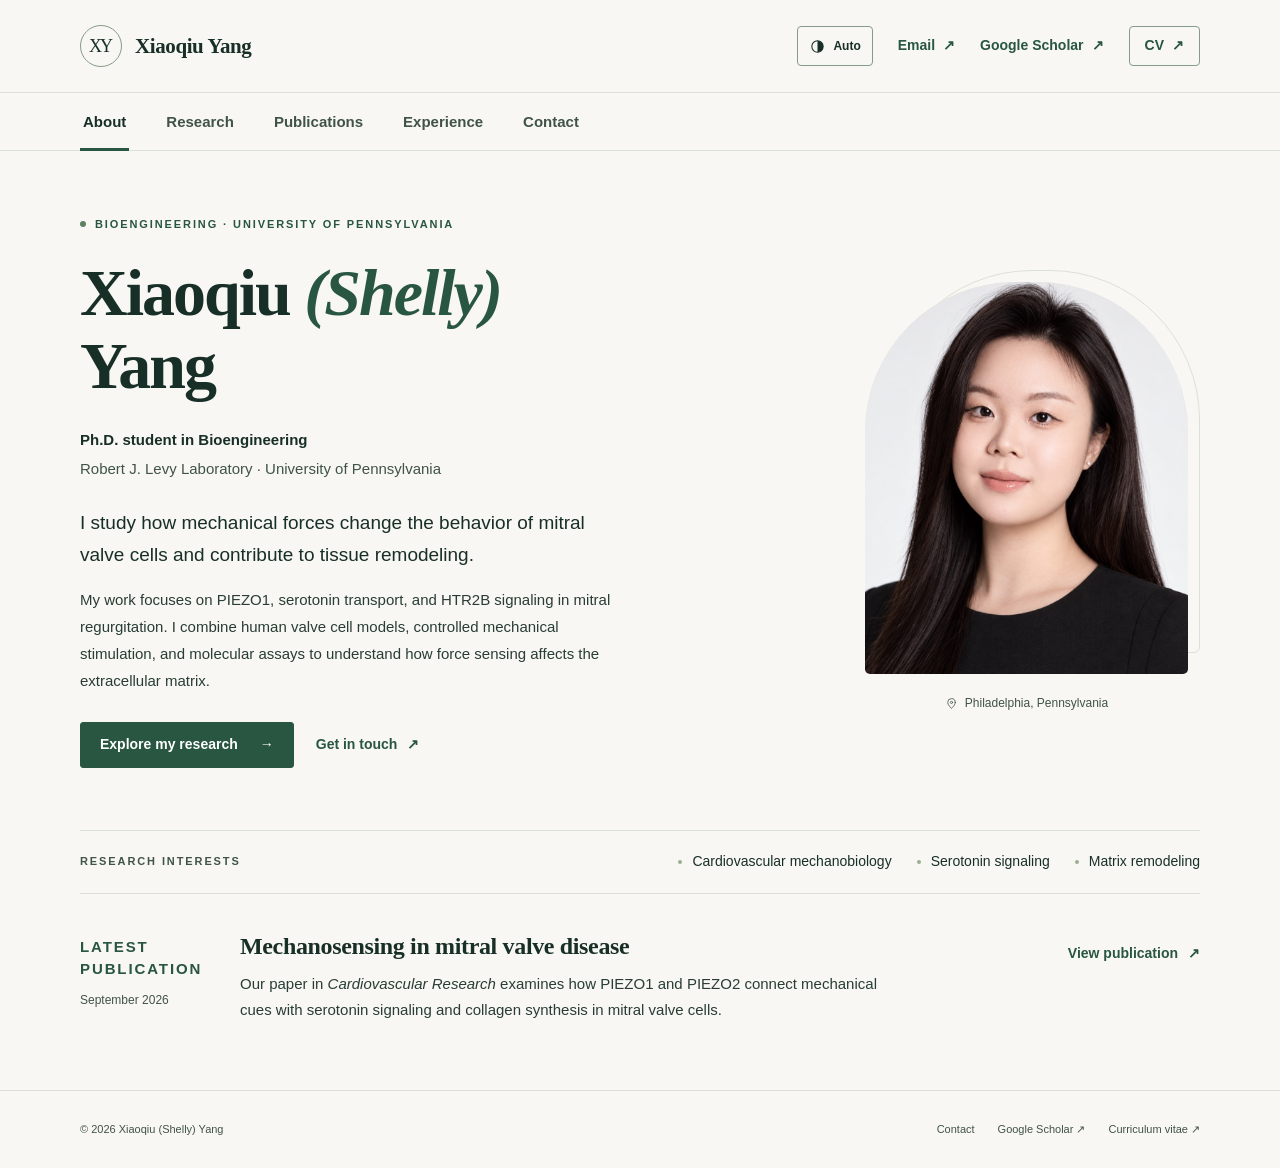
==== commit ce222de6: "Refresh research summary, contact details, readability, and color themes" ====
--- a/index.html
+++ b/index.html
@@ -14,18 +14,19 @@
   <meta property="og:description" content="Xiaoqiu (Shelly) Yang is a Penn Bioengineering Ph.D. student studying how mechanical forces and serotonin signaling contribute to mitral valve disease.">
   <meta property="og:type" content="profile">
   <meta property="og:url" content="https://shellyyang00-oss.github.io/">
-  <meta property="og:image" content="https://shellyyang00-oss.github.io/assets/img/og.png">
+  <meta property="og:image" content="https://shellyyang00-oss.github.io/assets/img/og.png?v=c508897e6bb9">
   <meta property="og:image:width" content="1200">
   <meta property="og:image:height" content="630">
   <meta property="og:image:alt" content="Xiaoqiu (Shelly) Yang, Penn Bioengineering: cardiovascular mechanobiology">
   <meta name="twitter:card" content="summary_large_image">
   <meta name="twitter:title" content="Xiaoqiu (Shelly) Yang | Penn Bioengineering">
   <meta name="twitter:description" content="Xiaoqiu (Shelly) Yang is a Penn Bioengineering Ph.D. student studying how mechanical forces and serotonin signaling contribute to mitral valve disease.">
-  <meta name="twitter:image" content="https://shellyyang00-oss.github.io/assets/img/og.png">
-  <link rel="icon" href="assets/img/favicon.svg" type="image/svg+xml">
-  <link rel="stylesheet" href="styles.css">
-  <script src="assets/site.js" defer></script>
-<script type="application/ld+json">{"@context": "https://schema.org", "@type": "Person", "name": "Xiaoqiu Yang", "alternateName": "Shelly Yang", "url": "https://shellyyang00-oss.github.io/", "image": "https://shellyyang00-oss.github.io/assets/img/profile.jpg", "email": "mailto:xiaoqiuy@seas.upenn.edu", "sameAs": ["https://scholar.google.com/citations?hl=en&user=ShQ3XMwAAAAJ"], "affiliation": {"@type": "CollegeOrUniversity", "name": "University of Pennsylvania"}, "alumniOf": [{"@type": "CollegeOrUniversity", "name": "Boston University"}], "jobTitle": "Ph.D. Student in Bioengineering", "knowsAbout": ["Mitral valve mechanobiology", "PIEZO1 mechanotransduction", "Serotonin signaling", "Extracellular matrix remodeling", "Cardiovascular redox biology"]}</script>
+  <meta name="twitter:image" content="https://shellyyang00-oss.github.io/assets/img/og.png?v=c508897e6bb9">
+  <link rel="icon" href="assets/img/favicon.svg?v=8502e0e77057" type="image/svg+xml">
+  <script src="assets/theme.js?v=bc20406345b5"></script>
+  <link rel="stylesheet" href="styles.css?v=f6bdb706503c">
+  <script src="assets/site.js?v=75671ed9fac6" defer></script>
+<script type="application/ld+json">{"@context": "https://schema.org", "@type": "Person", "name": "Xiaoqiu Yang", "alternateName": "Shelly Yang", "url": "https://shellyyang00-oss.github.io/", "image": "https://shellyyang00-oss.github.io/assets/img/profile.jpg?v=72fa648a2bc5", "email": "mailto:xiaoqiuy@engineering.upenn.edu", "sameAs": ["https://scholar.google.com/citations?hl=en&user=ShQ3XMwAAAAJ"], "affiliation": {"@type": "CollegeOrUniversity", "name": "University of Pennsylvania"}, "alumniOf": [{"@type": "CollegeOrUniversity", "name": "Boston University"}], "jobTitle": "Ph.D. Student in Bioengineering", "knowsAbout": ["Mitral valve mechanobiology", "PIEZO1 mechanotransduction", "Serotonin signaling", "Extracellular matrix remodeling", "Cardiovascular redox biology"]}</script>
 </head>
 <body>
   <a class="skip-link" href="#main">Skip to content</a>
@@ -33,9 +34,13 @@
     <div class="container masthead">
       <a class="brand" href="index.html" aria-label="Xiaoqiu Yang, About"><span class="brand-mark" aria-hidden="true">XY</span><span class="brand-name">Xiaoqiu Yang</span></a>
       <div class="masthead-links">
-        <a class="desktop-link" href="mailto:xiaoqiuy@seas.upenn.edu">Email <span aria-hidden="true">↗</span></a>
+        <button class="theme-toggle" type="button" data-theme-toggle hidden aria-label="Color theme: automatic. Switch to light.">
+          <svg class="icon" viewBox="0 0 24 24" aria-hidden="true"><circle cx="12" cy="12" r="8"/><path d="M12 4a8 8 0 0 1 0 16Z" fill="currentColor" stroke="none"/></svg>
+          <span data-theme-label>Auto</span>
+        </button>
+        <a class="desktop-link" href="mailto:xiaoqiuy@engineering.upenn.edu">Email <span aria-hidden="true">↗</span></a>
         <a class="desktop-link" href="https://scholar.google.com/citations?hl=en&amp;user=ShQ3XMwAAAAJ">Google Scholar <span aria-hidden="true">↗</span></a>
-        <a class="cv-link" href="assets/cv/Xiaoqiu_Yang_Resume.pdf">CV <span aria-hidden="true">↗</span></a>
+        <a class="cv-link" href="assets/cv/Xiaoqiu_Yang_Resume.pdf?v=9a6de15e4424">CV <span aria-hidden="true">↗</span></a>
       </div>
     </div>
     <div class="nav-wrap"><nav class="container page-nav" aria-label="Main navigation">
@@ -64,14 +69,14 @@
       </p>
       <div class="bio">
         <p class="intro">
-          I study how heart valve cells sense mechanical forces and how those
-          signals contribute to valve disease.
+          I study how mechanical forces change the behavior of mitral valve
+          cells and contribute to tissue remodeling.
         </p>
         <p>
-          My research examines PIEZO1, serotonin signaling, and extracellular
-          matrix remodeling in mitral regurgitation. I use human valve cell
-          models to connect changes in the mechanical environment with cellular
-          responses.
+          My work focuses on PIEZO1, serotonin transport, and HTR2B signaling in
+          mitral regurgitation. I combine human valve cell models, controlled
+          mechanical stimulation, and molecular assays to understand how force
+          sensing affects the extracellular matrix.
         </p>
       </div>
       <div class="actions">
@@ -85,7 +90,7 @@
     </div>
     <figure class="portrait">
       <img
-        src="assets/img/profile.jpg"
+        src="assets/img/profile.jpg?v=72fa648a2bc5"
         alt="Xiaoqiu (Shelly) Yang"
         width="1100"
         height="1100"
@@ -128,6 +133,6 @@
 </div>
 
   </main>
-  <footer class="site-footer"><div class="container footer-inner"><p>© <span data-year>2026</span> Xiaoqiu (Shelly) Yang</p><div class="footer-links"><a href="contact.html">Contact</a><a href="https://scholar.google.com/citations?hl=en&amp;user=ShQ3XMwAAAAJ">Google Scholar <span aria-hidden="true">↗</span></a><a href="assets/cv/Xiaoqiu_Yang_Resume.pdf">Curriculum vitae <span aria-hidden="true">↗</span></a></div></div></footer>
+  <footer class="site-footer"><div class="container footer-inner"><p>© <span data-year>2026</span> Xiaoqiu (Shelly) Yang</p><div class="footer-links"><a href="contact.html">Contact</a><a href="https://scholar.google.com/citations?hl=en&amp;user=ShQ3XMwAAAAJ">Google Scholar <span aria-hidden="true">↗</span></a><a href="assets/cv/Xiaoqiu_Yang_Resume.pdf?v=9a6de15e4424">Curriculum vitae <span aria-hidden="true">↗</span></a></div></div></footer>
 </body>
 </html>
--- a/styles.css
+++ b/styles.css
@@ -1,17 +1,65 @@
 @charset "UTF-8";
 :root {
+  color-scheme: light;
   --paper: #f8f7f3;
   --white: #fff;
-  --ink: #203b36;
-  --text: #43534e;
-  --muted: #65716a;
-  --green: #2d6153;
+  --ink: #182f27;
+  --text: #293d34;
+  --muted: #415349;
+  --green: #285640;
   --green-dark: #204b40;
   --sage: #eaf0e9;
   --line: #dce1d8;
   --rust: #9a583f;
   --serif: Georgia, "Times New Roman", serif;
   --sans: -apple-system, BlinkMacSystemFont, "Segoe UI", Arial, sans-serif;
+  --control-border: #869c88;
+  --figure-bg: #eef1e9;
+  --figure-line: #c1cfb8;
+  --illustration-bg: transparent;
+  --warm-surface: #eeeae2;
+  --button-text: #ffffff;
+  --button-hover: #204b40;
+}
+:root[data-theme="dark"] {
+  color-scheme: dark;
+  --paper: #102019;
+  --ink: #f0f4eb;
+  --text: #e0e8dc;
+  --muted: #c1ceb9;
+  --green: #aeceaa;
+  --green-dark: #d7efd0;
+  --sage: #203729;
+  --line: #3c5242;
+  --rust: #e6b184;
+  --control-border: #7a967e;
+  --figure-bg: #1b3024;
+  --figure-line: #526b4d;
+  --illustration-bg: #dce5d5;
+  --warm-surface: #302f25;
+  --button-text: #16281b;
+  --button-hover: #c7e2be;
+}
+@media (prefers-color-scheme: dark) {
+  :root:not([data-theme="light"]) {
+    color-scheme: dark;
+    --paper: #102019;
+    --ink: #f0f4eb;
+    --text: #e0e8dc;
+    --muted: #c1ceb9;
+    --green: #aeceaa;
+    --green-dark: #d7efd0;
+    --sage: #203729;
+    --line: #3c5242;
+    --rust: #e6b184;
+    --control-border: #7a967e;
+    --figure-bg: #1b3024;
+    --figure-line: #526b4d;
+    --illustration-bg: #dce5d5;
+    --warm-surface: #302f25;
+    --button-text: #16281b;
+    --button-hover: #c7e2be;
+  }
 }
 *,
 *::before,
@@ -27,7 +75,8 @@
   background: var(--paper);
   color: var(--text);
   font: 16px/1.7 var(--sans);
-  -webkit-font-smoothing: antialiased;
+  -webkit-font-smoothing: auto;
+  font-weight: 450;
   min-height: 100vh;
   display: flex;
   flex-direction: column;
@@ -83,7 +132,7 @@
 h2,
 h3 {
   font-family: var(--serif);
-  font-weight: 400;
+  font-weight: 600;
 }
 h1 {
   font-size: clamp(42px, 5vw, 64px);
@@ -107,8 +156,8 @@
   margin-top: 16px;
 }
 ::selection {
-  background: #d8e6d8;
-  color: var(--ink);
+  background: var(--green);
+  color: var(--button-text);
 }
 .container {
   width: min(1120px, calc(100% - 96px));
@@ -120,13 +169,13 @@
   left: 12px;
   z-index: 100;
   padding: 10px 20px;
-  background: var(--ink);
-  color: #fff;
+  background: var(--green);
+  color: var(--button-text);
   transform: translateY(-180%);
 }
 .skip-link:focus {
   transform: translateY(0);
-  color: #fff;
+  color: var(--button-text);
 }
 .masthead {
   display: flex;
@@ -153,7 +202,7 @@
   place-items: center;
   width: 42px;
   height: 42px;
-  border: 1px solid #9cafa0;
+  border: 1px solid var(--control-border);
   border-radius: 50%;
   font: 18px var(--serif);
   letter-spacing: -2px;
@@ -161,13 +210,36 @@
 }
 .brand-name {
   font: 21px var(--serif);
+  font-weight: 600;
   letter-spacing: -0.4px;
 }
 .masthead-links {
   display: flex;
   align-items: center;
   gap: 25px;
+  font-size: 14px;
+  font-weight: 600;
+}
+.theme-toggle {
+  display: inline-flex;
+  align-items: center;
+  justify-content: center;
+  gap: 7px;
+  min-height: 40px;
+  padding: 5px 11px;
+  border: 1px solid var(--control-border);
+  border-radius: 4px;
+  background: transparent;
+  color: var(--ink);
   font-size: 12px;
+  font-weight: 600;
+  cursor: pointer;
+}
+.theme-toggle[hidden] {
+  display: none;
+}
+.theme-toggle:hover {
+  background: var(--sage);
 }
 .masthead-links a {
   display: inline-flex;
@@ -180,7 +252,7 @@
   text-decoration: underline;
 }
 .masthead-links .cv-link {
-  border: 1px solid #b8c3b6;
+  border: 1px solid var(--control-border);
   padding: 4px 15px;
   border-radius: 4px;
 }
@@ -209,7 +281,8 @@
   position: relative;
   color: var(--muted);
   text-decoration: none;
-  font-size: 13px;
+  font-size: 15px;
+  font-weight: 600;
   padding-inline: 3px;
 }
 .page-nav a:hover {
@@ -230,7 +303,7 @@
 }
 .eyebrow {
   color: var(--green);
-  font-size: 10px;
+  font-size: 11px;
   font-weight: 650;
   letter-spacing: 1.9px;
   text-transform: uppercase;
@@ -257,17 +330,17 @@
 }
 .about-copy h1 .preferred-name {
   color: var(--green);
-  font-weight: 400;
+  font-weight: 600;
   font-style: italic;
 }
 .role {
   color: var(--ink);
-  font-weight: 550;
+  font-weight: 600;
   font-size: 15px;
   margin-top: 24px;
 }
 .affiliation {
-  font-size: 13px;
+  font-size: 15px;
   color: var(--muted);
   margin-top: 3px;
 }
@@ -299,21 +372,20 @@
   padding: 10px 19px;
   border-radius: 3px;
   background: var(--green);
-  color: #fff;
-  font-size: 12px;
-  font-weight: 550;
+  color: var(--button-text);
+  font-size: 14px;
+  font-weight: 600;
   text-decoration: none;
-  transition: background 0.18s ease;
 }
 .button:hover {
-  background: var(--green-dark);
-  border-color: var(--green-dark);
-  color: #fff;
+  background: var(--button-hover);
+  border-color: var(--button-hover);
+  color: var(--button-text);
 }
 .button-outline {
   background: transparent;
   color: var(--green);
-  border-color: #a4b5a6;
+  border-color: var(--control-border);
 }
 .text-link {
   display: inline-flex;
@@ -321,8 +393,8 @@
   gap: 10px;
   min-height: 44px;
   color: var(--green);
-  font-size: 12px;
-  font-weight: 550;
+  font-size: 14px;
+  font-weight: 600;
   text-decoration: none;
 }
 .text-link:hover {
@@ -336,7 +408,7 @@
   content: "";
   position: absolute;
   inset: 0 0 61px 17px;
-  border: 1px solid #c7d1c1;
+  border: 1px solid var(--line);
   border-radius: 150px 150px 6px 6px;
   z-index: -1;
 }
@@ -354,7 +426,7 @@
   justify-content: center;
   gap: 7px;
   margin-top: 19px;
-  font-size: 11px;
+  font-size: 12px;
   color: var(--muted);
 }
 .portrait figcaption .icon {
@@ -370,7 +442,7 @@
   gap: 20px;
 }
 .interest-strip .eyebrow {
-  font-size: 9px;
+  font-size: 11px;
   color: var(--muted);
 }
 .interests {
@@ -380,7 +452,7 @@
   padding: 0;
   margin: 0;
   list-style: none;
-  font-size: 12px;
+  font-size: 14px;
   color: var(--ink);
 }
 .interests li::before {
@@ -407,14 +479,14 @@
   letter-spacing: -0.35px;
 }
 .home-highlight p {
-  font-size: 13px;
+  font-size: 15px;
   margin-top: 10px;
   max-width: 670px;
 }
 .date-label {
   display: block;
   color: var(--muted);
-  font-size: 11px;
+  font-size: 12px;
   margin-top: 9px;
 }
 .site-footer {
@@ -428,11 +500,12 @@
   gap: 20px;
   padding-block: 24px;
   color: var(--muted);
-  font-size: 10px;
+  font-size: 11px;
 }
 .footer-links {
   display: flex;
-  gap: 23px;
+  flex-wrap: wrap;
+  gap: 8px 23px;
 }
 .footer-links a {
   color: var(--muted);
@@ -456,6 +529,11 @@
   margin-top: 21px;
   max-width: 730px;
 }
+.research-summary-methods {
+  max-width: 790px;
+  font-size: 16px;
+  line-height: 1.8;
+}
 .heading-row {
   display: flex;
   align-items: end;
@@ -468,8 +546,8 @@
   gap: 16px;
 }
 .research-figure {
-  background: #eef1e9;
-  border: 1px solid #dce2d6;
+  background: var(--figure-bg);
+  border: 1px solid var(--figure-line);
   border-radius: 6px;
   padding: 28px 30px 24px;
 }
@@ -484,7 +562,7 @@
   letter-spacing: -0.35px;
 }
 .figure-heading .figure-index {
-  font-size: 10px;
+  font-size: 11px;
   color: var(--muted);
   letter-spacing: 0.6px;
   white-space: nowrap;
@@ -504,7 +582,7 @@
   content: "";
   width: 33px;
   height: 1px;
-  border-top: 1px dashed #8b9f8c;
+  border-top: 1px dashed var(--control-border);
   position: absolute;
   left: -39px;
   top: 89px;
@@ -513,8 +591,8 @@
   content: "";
   width: 6px;
   height: 6px;
-  border-top: 1px solid #8b9f8c;
-  border-right: 1px solid #8b9f8c;
+  border-top: 1px solid var(--control-border);
+  border-right: 1px solid var(--control-border);
   transform: rotate(45deg);
   position: absolute;
   left: -9px;
@@ -524,11 +602,13 @@
   width: 100%;
   height: auto;
   aspect-ratio: 340/220;
+  background: var(--illustration-bg);
+  border-radius: 5px;
 }
 .framework .step {
-  font-size: 10px;
-  color: #526a53;
-  font-weight: 500;
+  font-size: 11px;
+  color: var(--green);
+  font-weight: 600;
   letter-spacing: 1px;
   display: block;
   margin: 16px 0 8px;
@@ -537,7 +617,7 @@
   font-size: 23px;
 }
 .framework p {
-  font-size: 12px;
+  font-size: 14px;
   line-height: 1.65;
   margin-top: 9px;
   max-width: 260px;
@@ -545,9 +625,9 @@
 .research-figure > figcaption {
   padding-top: 19px;
   margin-top: 24px;
-  border-top: 1px solid #d5ddcf;
-  color: #586952;
-  font-size: 11px;
+  border-top: 1px solid var(--figure-line);
+  color: var(--muted);
+  font-size: 12px;
   line-height: 1.65;
 }
 .section-space {
@@ -561,7 +641,7 @@
   padding-bottom: 23px;
 }
 .section-label .section-note {
-  font-size: 11px;
+  font-size: 12px;
   color: var(--muted);
 }
 .research-topics {
@@ -587,14 +667,14 @@
   margin-top: 20px;
 }
 .method-list span {
-  font-size: 10px;
+  font-size: 11px;
   border: 1px solid var(--line);
   border-radius: 3px;
   padding: 3px 9px;
   color: var(--muted);
 }
 .prior-research {
-  background: #eeeae2;
+  background: var(--warm-surface);
   border-radius: 4px;
   padding: 28px 32px;
   display: grid;
@@ -625,7 +705,7 @@
   font-size: 26px;
 }
 .publication-group-title span {
-  font-size: 11px;
+  font-size: 12px;
   color: var(--muted);
 }
 .publication {
@@ -639,23 +719,25 @@
   font-family: var(--serif);
   font-size: 25px;
   line-height: 1.4;
-  color: #72816a;
+  color: var(--green);
+  font-weight: 600;
 }
 .pub-topline {
   display: flex;
   align-items: center;
   gap: 10px;
-  font-size: 10px;
+  font-size: 11px;
   margin-bottom: 9px;
   color: var(--muted);
 }
 .badge {
   display: inline-block;
   padding: 2px 8px;
-  border: 1px solid #c5d4c4;
+  border: 1px solid var(--control-border);
   border-radius: 3px;
   color: var(--green);
-  font-size: 9px;
+  font-size: 11px;
+  font-weight: 600;
   letter-spacing: 0.6px;
   text-transform: uppercase;
 }
@@ -673,7 +755,7 @@
   text-decoration: underline;
 }
 .pub-authors {
-  font-size: 12px;
+  font-size: 14px;
   color: var(--muted);
   margin-top: 11px;
   line-height: 1.7;
@@ -683,7 +765,7 @@
   color: var(--ink);
 }
 .pub-venue {
-  font-size: 12px;
+  font-size: 14px;
   margin-top: 9px;
   color: var(--text);
 }
@@ -696,11 +778,11 @@
 }
 .pub-actions .text-link {
   min-height: 32px;
-  font-size: 11px;
+  font-size: 12px;
 }
 .publication details {
   margin-top: 5px;
-  font-size: 12px;
+  font-size: 14px;
 }
 .publication summary {
   cursor: pointer;
@@ -713,7 +795,7 @@
   margin-top: 8px;
 }
 .manuscript-note {
-  font-size: 11px;
+  font-size: 12px;
   color: var(--muted);
   margin-top: 9px;
 }
@@ -743,7 +825,7 @@
   content: "";
   width: 7px;
   height: 7px;
-  border: 1px solid #8ea68c;
+  border: 1px solid var(--control-border);
   border-radius: 50%;
   background: var(--paper);
   position: absolute;
@@ -756,7 +838,7 @@
 }
 .timeline time,
 .time-range {
-  font-size: 10px;
+  font-size: 11px;
   color: var(--green);
   letter-spacing: 0.6px;
 }
@@ -766,12 +848,12 @@
 }
 .timeline .institution {
   margin-top: 6px;
-  font-size: 12px;
+  font-size: 14px;
   color: var(--muted);
 }
 .timeline .description {
   margin-top: 11px;
-  font-size: 13px;
+  font-size: 15px;
   line-height: 1.7;
 }
 .education-list {
@@ -786,11 +868,11 @@
   margin-top: 7px;
 }
 .education-item p {
+  font-size: 14px;
+  margin-top: 7px;
+}
+.education-item .honor {
   font-size: 12px;
-  margin-top: 7px;
-}
-.education-item .honor {
-  font-size: 11px;
   color: var(--muted);
 }
 .toolkit {
@@ -807,11 +889,11 @@
   margin-top: 15px;
 }
 .toolkit h4 {
-  font-size: 11px;
+  font-size: 12px;
   font-weight: 600;
 }
 .toolkit p {
-  font-size: 12px;
+  font-size: 14px;
   margin-top: 5px;
 }
 .recognition-grid {
@@ -832,11 +914,11 @@
   gap: 30px;
   border-bottom: 1px solid var(--line);
   padding-block: 17px;
+  font-size: 14px;
+}
+.award-list time {
+  color: var(--muted);
   font-size: 12px;
-}
-.award-list time {
-  color: var(--muted);
-  font-size: 11px;
 }
 .mentoring p {
   margin-top: 19px;
@@ -849,8 +931,8 @@
   padding-block: 10px 60px;
 }
 .contact-card {
-  background: #eaf0e7;
-  border: 1px solid #dce4d7;
+  background: var(--sage);
+  border: 1px solid var(--line);
   border-radius: 5px;
   padding: 33px;
 }
@@ -859,11 +941,12 @@
 }
 .email-address {
   font: 25px/1.5 var(--serif);
+  font-weight: 600;
   color: var(--ink);
   overflow-wrap: anywhere;
 }
 .contact-card p {
-  font-size: 13px;
+  font-size: 15px;
   margin-top: 16px;
 }
 .contact-card .actions {
@@ -882,7 +965,7 @@
 }
 .contact-profile .address {
   color: var(--muted);
-  font-size: 13px;
+  font-size: 15px;
   margin-top: 8px;
 }
 .resource-links {
@@ -901,7 +984,7 @@
   justify-content: space-between;
   gap: 20px;
   text-decoration: none;
-  font-size: 12px;
+  font-size: 14px;
 }
 .resource-links a:hover {
   text-decoration: underline;
@@ -916,7 +999,7 @@
   margin-bottom: 20px;
 }
 .page-end-link p {
-  font-size: 12px;
+  font-size: 14px;
   color: var(--muted);
 }
 .not-found {
@@ -1038,7 +1121,15 @@
     font-size: 19px;
   }
   .masthead-links {
-    gap: 12px;
+    gap: 8px;
+  }
+  .theme-toggle {
+    min-height: 36px;
+    width: 36px;
+    padding: 6px;
+  }
+  .theme-toggle [data-theme-label] {
+    display: none;
   }
   .masthead-links .desktop-link {
     display: none;
@@ -1046,14 +1137,14 @@
   .masthead-links .cv-link {
     min-height: 36px;
     padding: 3px 11px;
-    font-size: 11px;
+    font-size: 12px;
   }
   .page-nav {
     gap: 0;
     justify-content: space-between;
   }
   .page-nav a {
-    font-size: 11px;
+    font-size: 12px;
     min-height: 50px;
     padding-inline: 3px;
   }
@@ -1119,7 +1210,7 @@
   .interests {
     margin-top: 13px;
     gap: 8px 20px;
-    font-size: 11px;
+    font-size: 12px;
   }
   .home-highlight {
     grid-template-columns: 1fr;
@@ -1143,7 +1234,7 @@
   .footer-inner {
     display: block;
     padding-block: 23px;
-    font-size: 10px;
+    font-size: 11px;
   }
   .footer-links {
     margin-top: 9px;
@@ -1187,7 +1278,7 @@
     margin-top: 12px;
   }
   .framework li {
-    border-bottom: 1px solid #d5ddcf;
+    border-bottom: 1px solid var(--figure-line);
     padding-bottom: 23px;
   }
   .framework li:last-child {
@@ -1200,7 +1291,7 @@
   }
   .framework p {
     max-width: none;
-    font-size: 13px;
+    font-size: 15px;
   }
   .framework li + li::before,
   .framework li + li::after {
@@ -1252,7 +1343,7 @@
   }
   .pub-authors,
   .pub-venue {
-    font-size: 12px;
+    font-size: 14px;
   }
   .pub-actions {
     gap: 24px;
@@ -1280,7 +1371,7 @@
     padding: 25px 23px;
   }
   .email-address {
-    font-size: 24px;
+    font-size: clamp(18px, 5.6vw, 22px);
   }
   .page-end-link {
     align-items: start;
@@ -1300,7 +1391,7 @@
     font-size: 17px;
   }
   .page-nav a {
-    font-size: 10px;
+    font-size: 11px;
   }
   .about-copy h1 {
     font-size: 36px;
@@ -1321,6 +1412,26 @@
   }
 }
 @media print {
+  :root[data-theme],
+  :root:not([data-theme]) {
+    color-scheme: light;
+    --paper: #fff;
+    --ink: #182f27;
+    --text: #293d34;
+    --muted: #415349;
+    --green: #285640;
+    --green-dark: #204b40;
+    --sage: #eaf0e9;
+    --line: #dce1d8;
+    --rust: #9a583f;
+    --control-border: #869c88;
+    --figure-bg: #eef1e9;
+    --figure-line: #c1cfb8;
+    --illustration-bg: transparent;
+    --warm-surface: #eeeae2;
+    --button-text: #fff;
+    --button-hover: #204b40;
+  }
   .site-header {
     position: static;
   }
